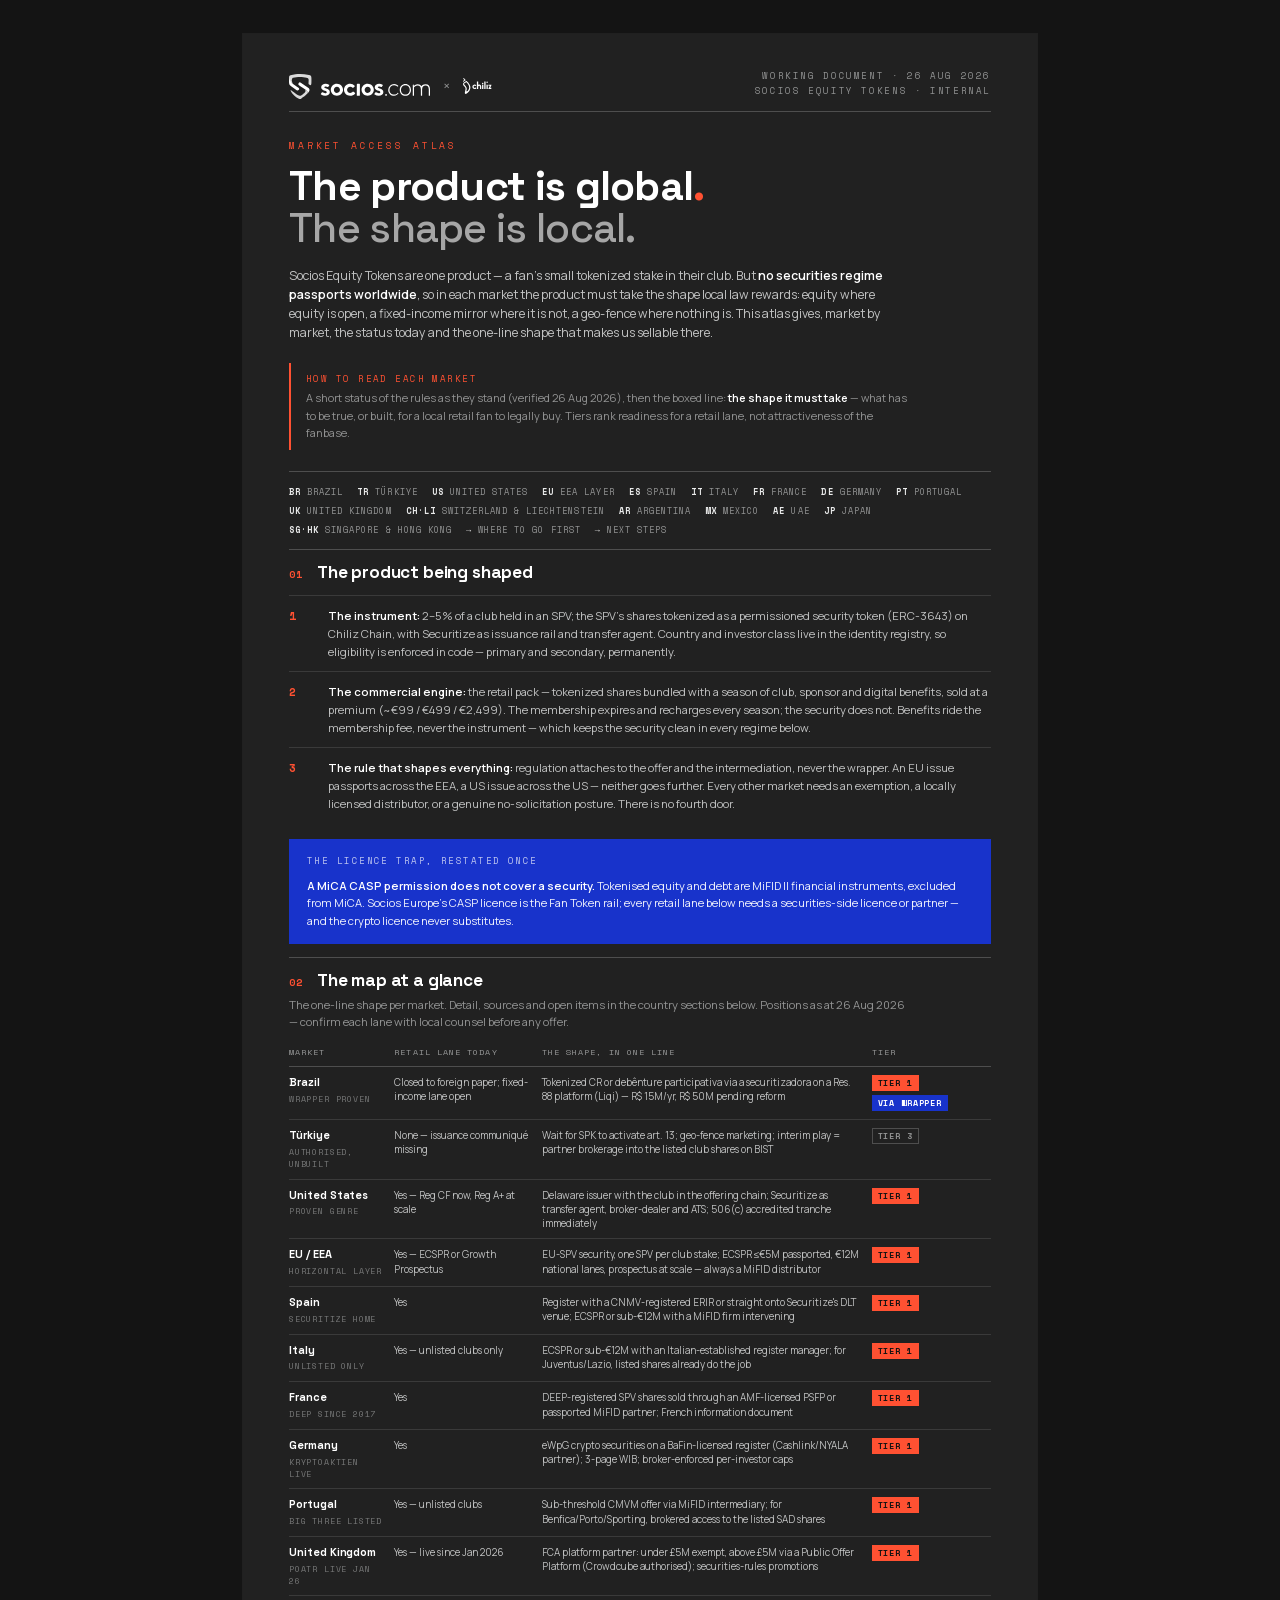
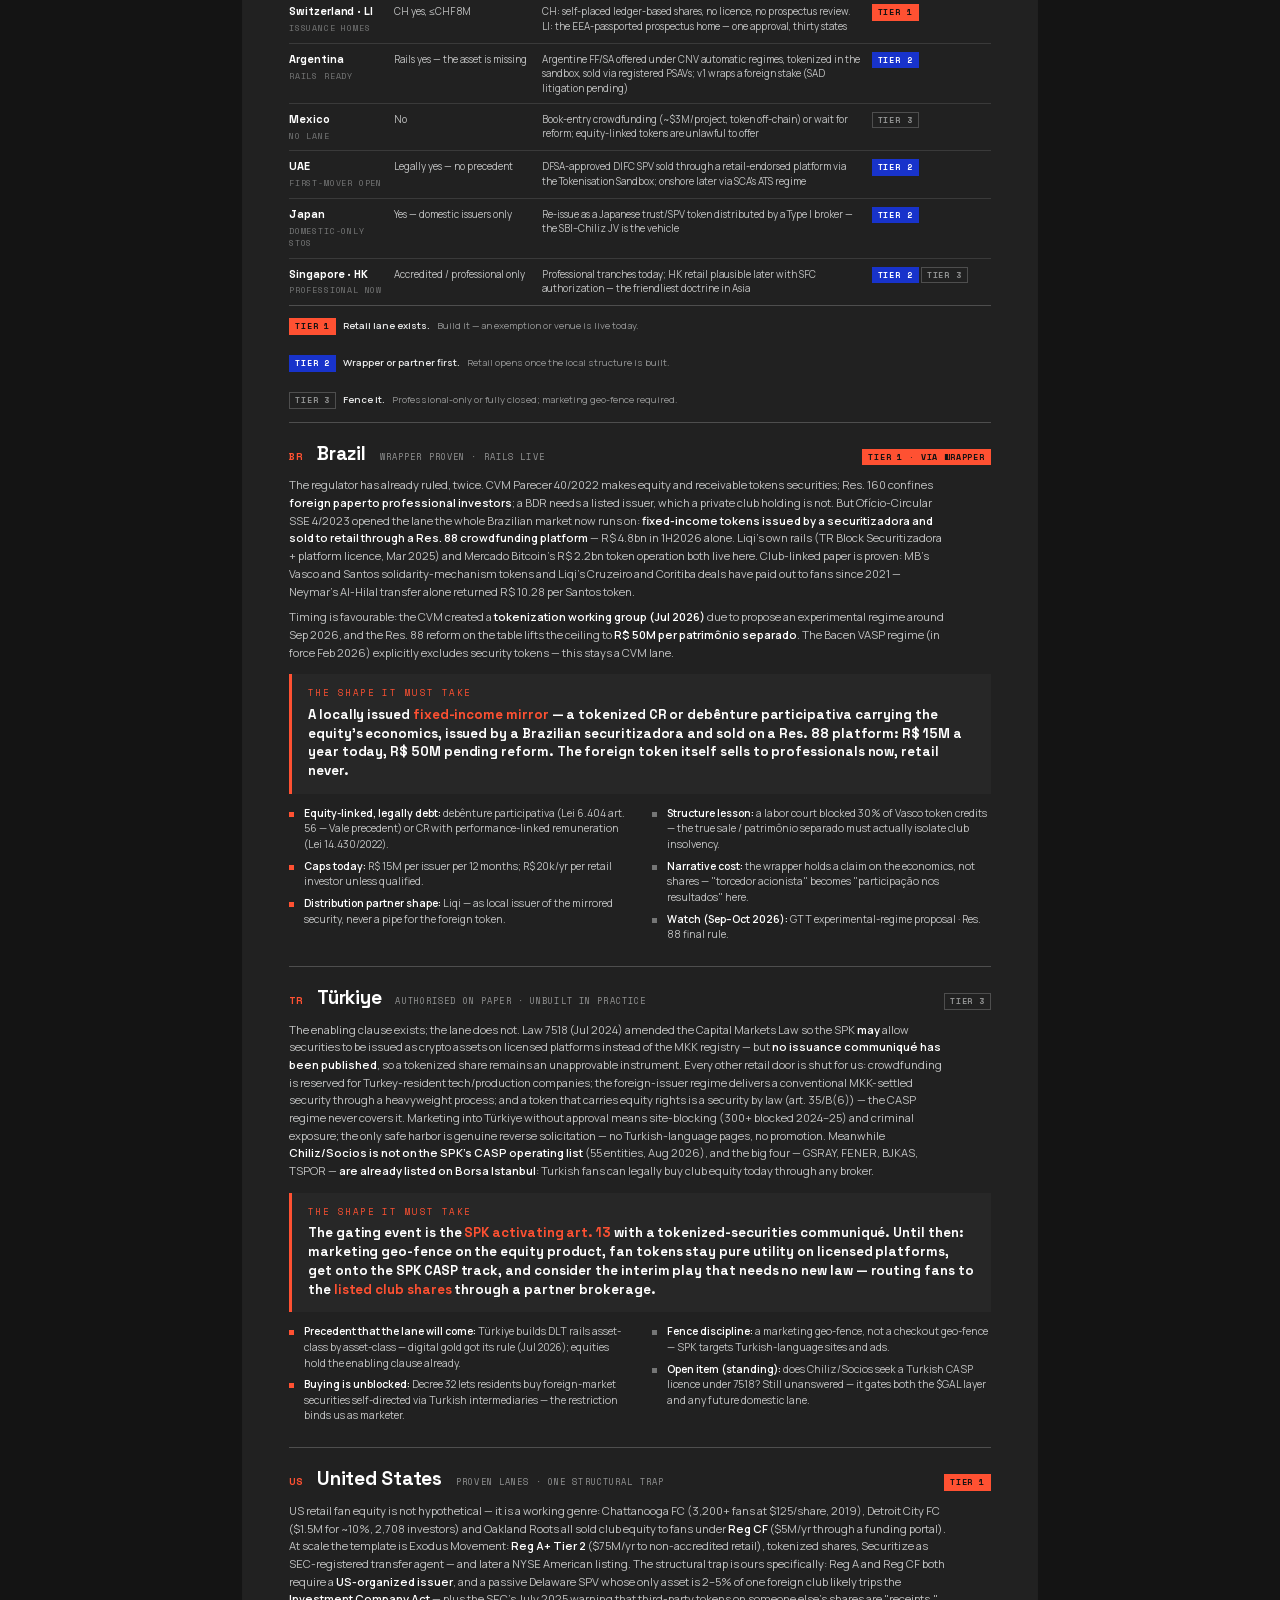
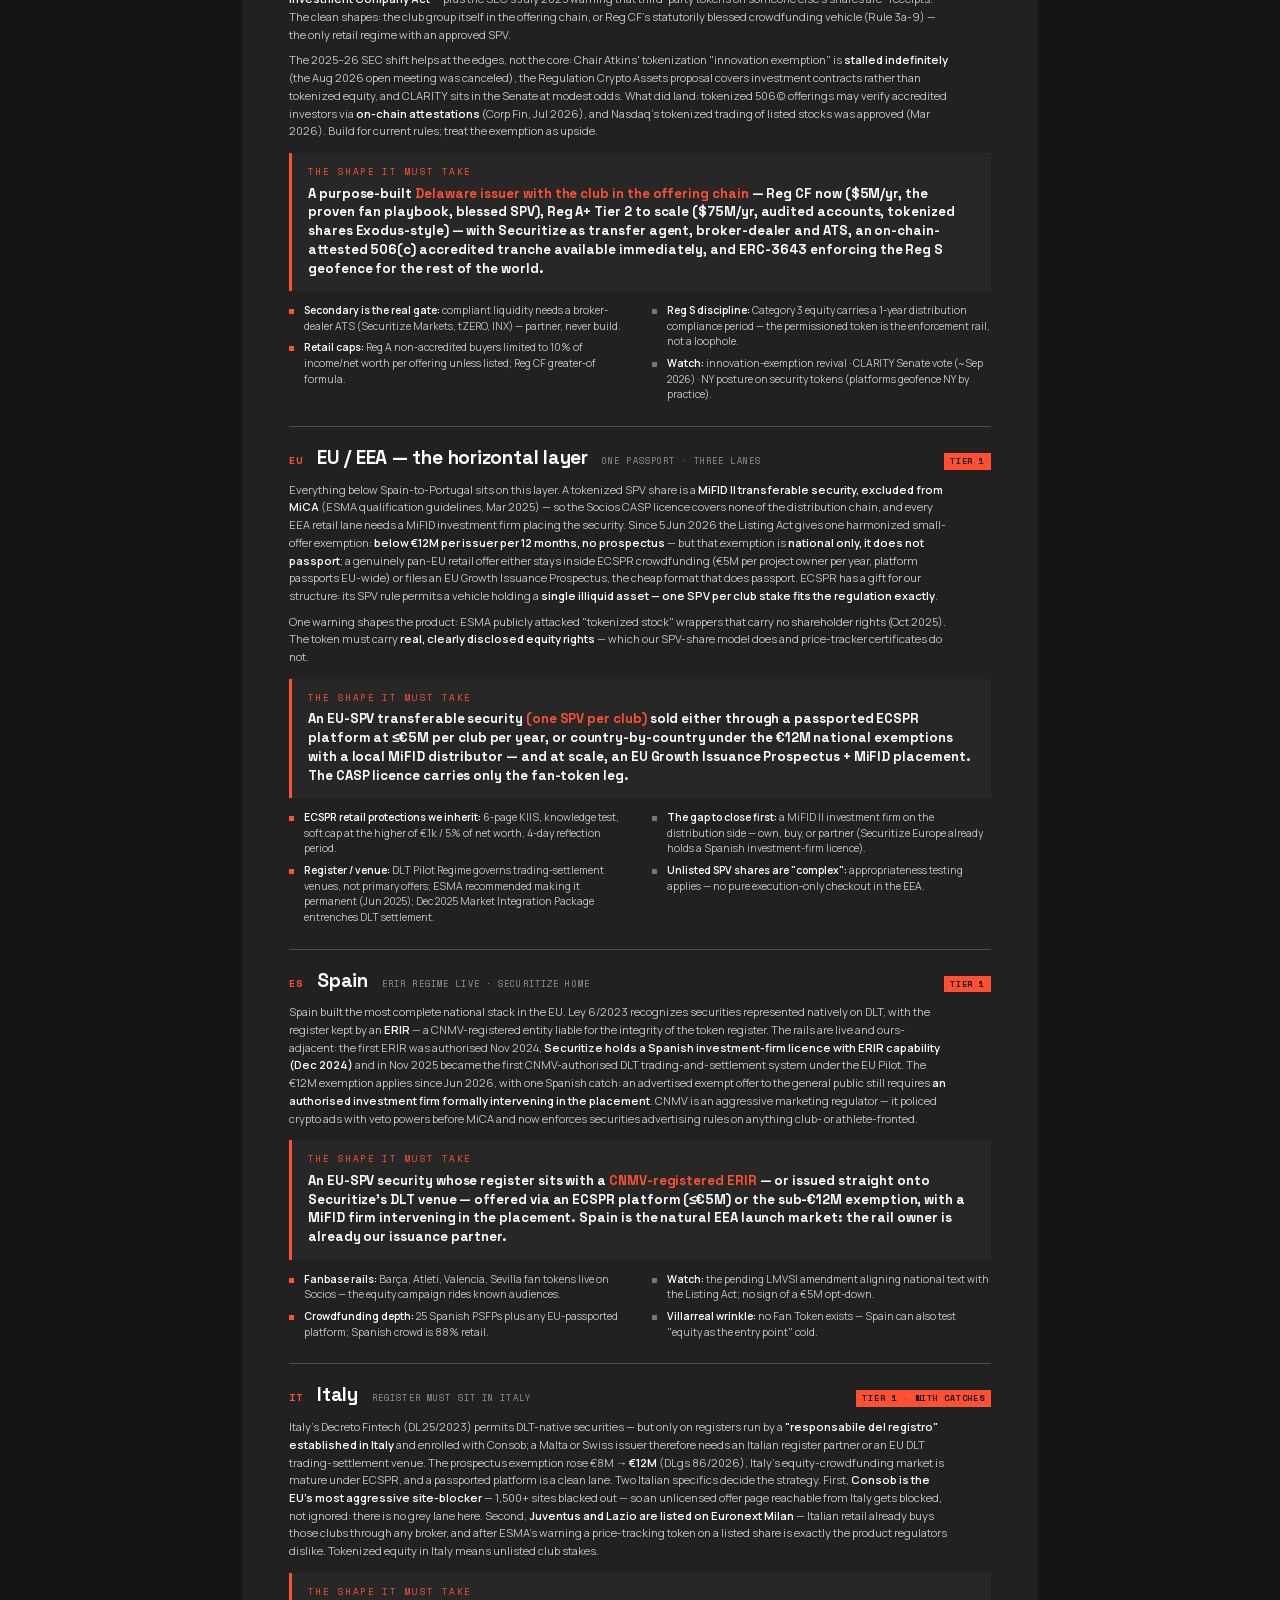
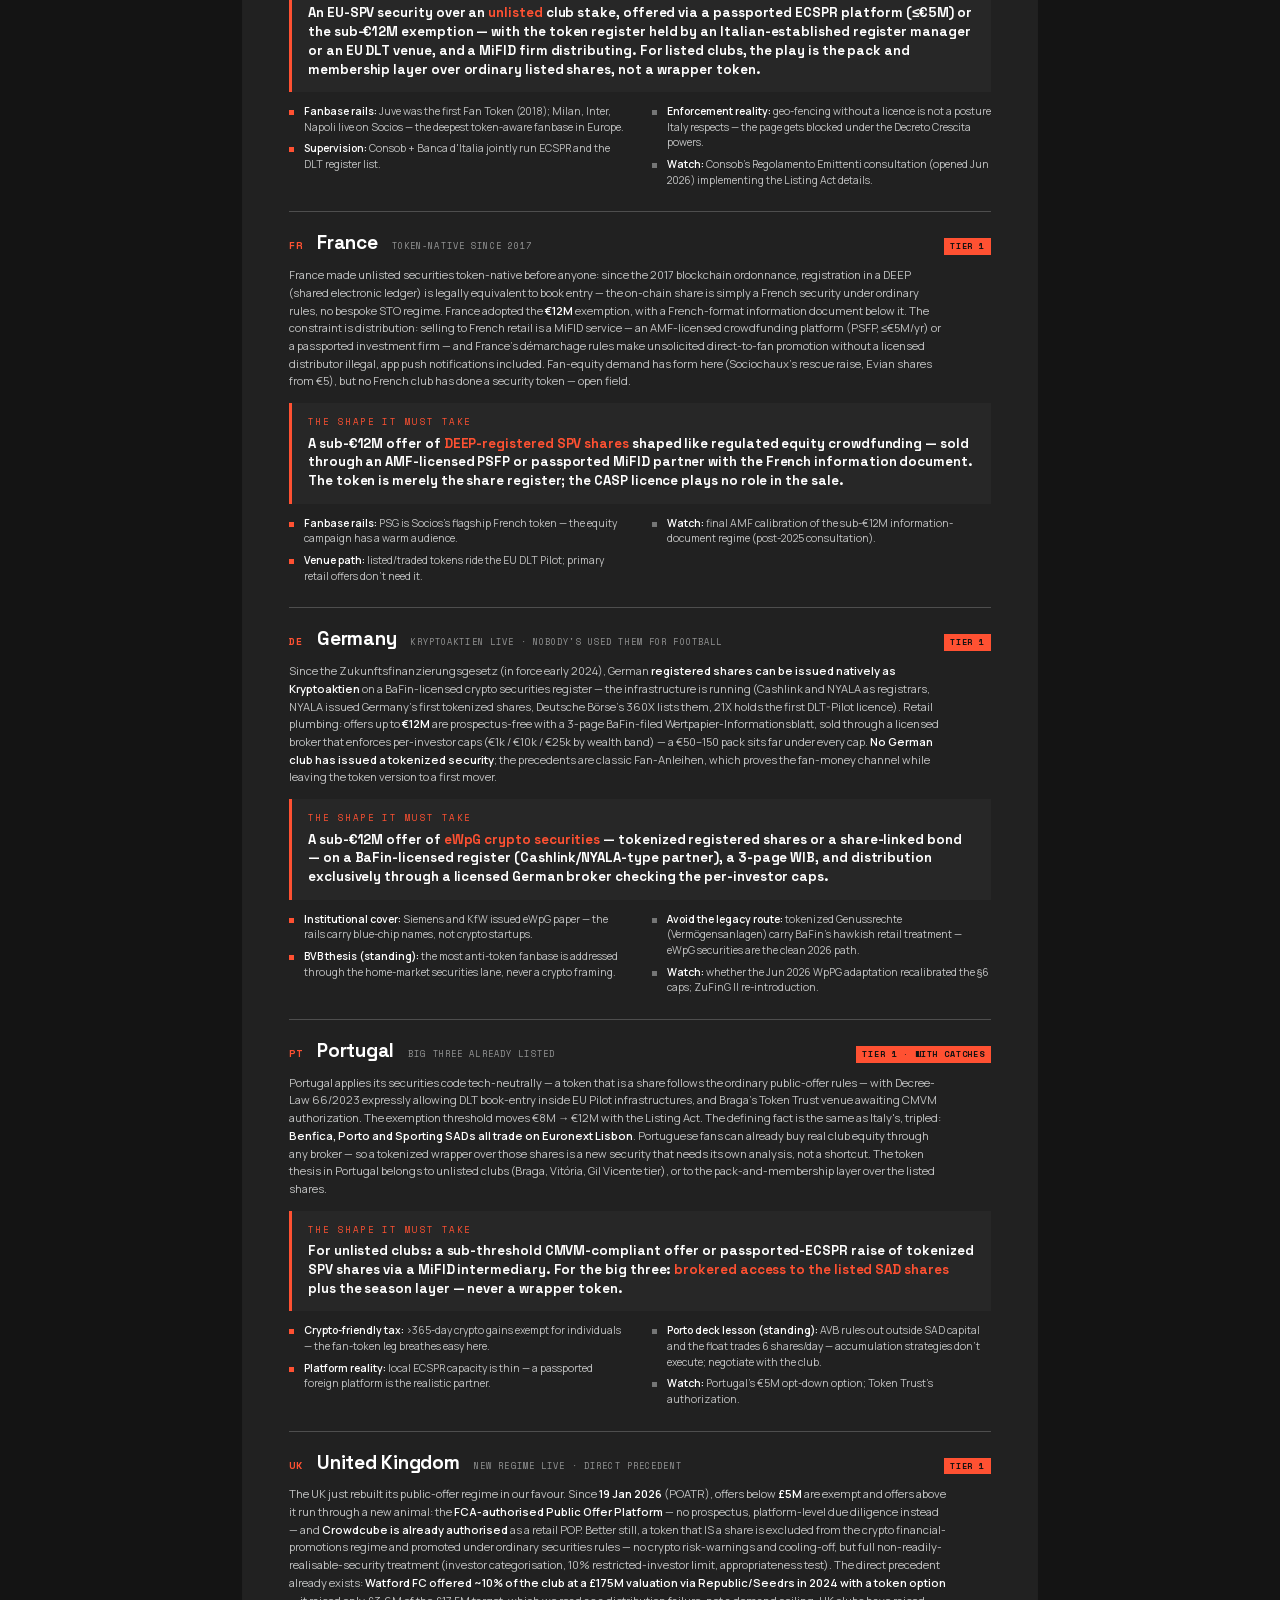
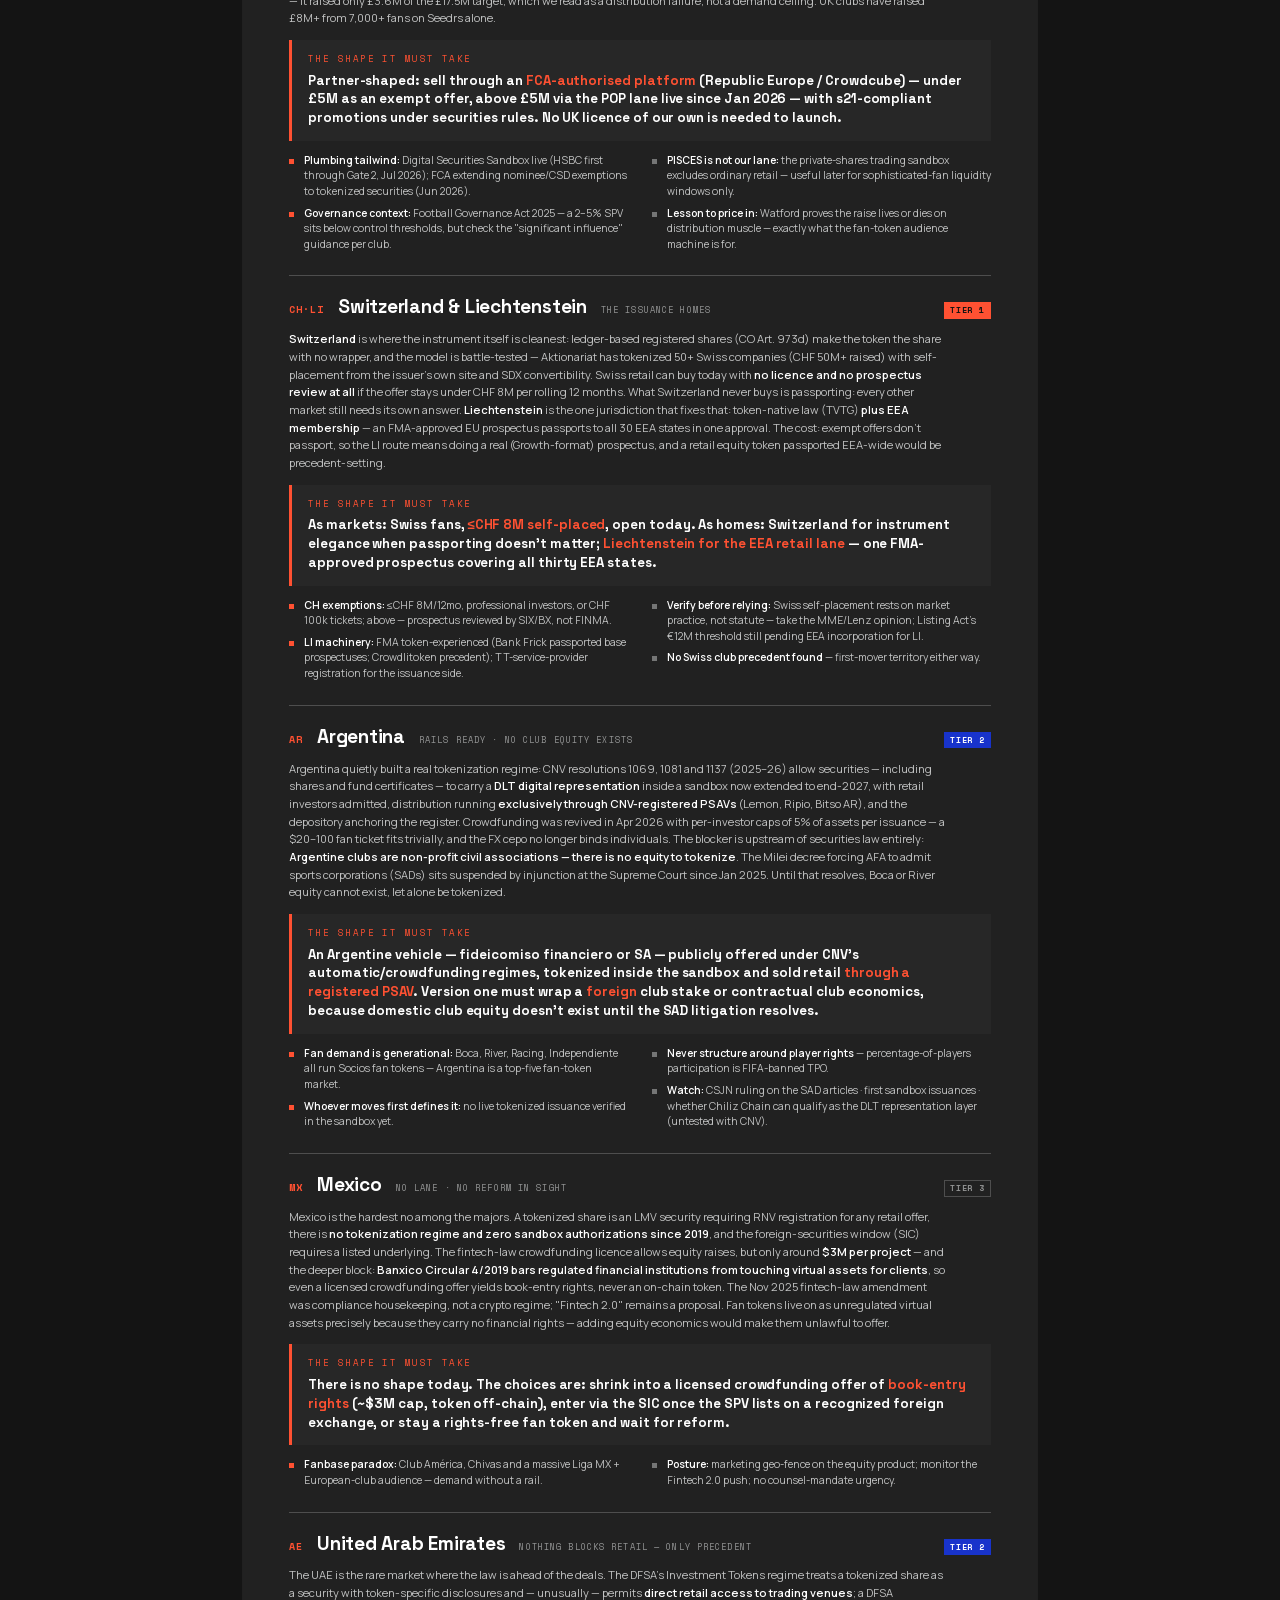
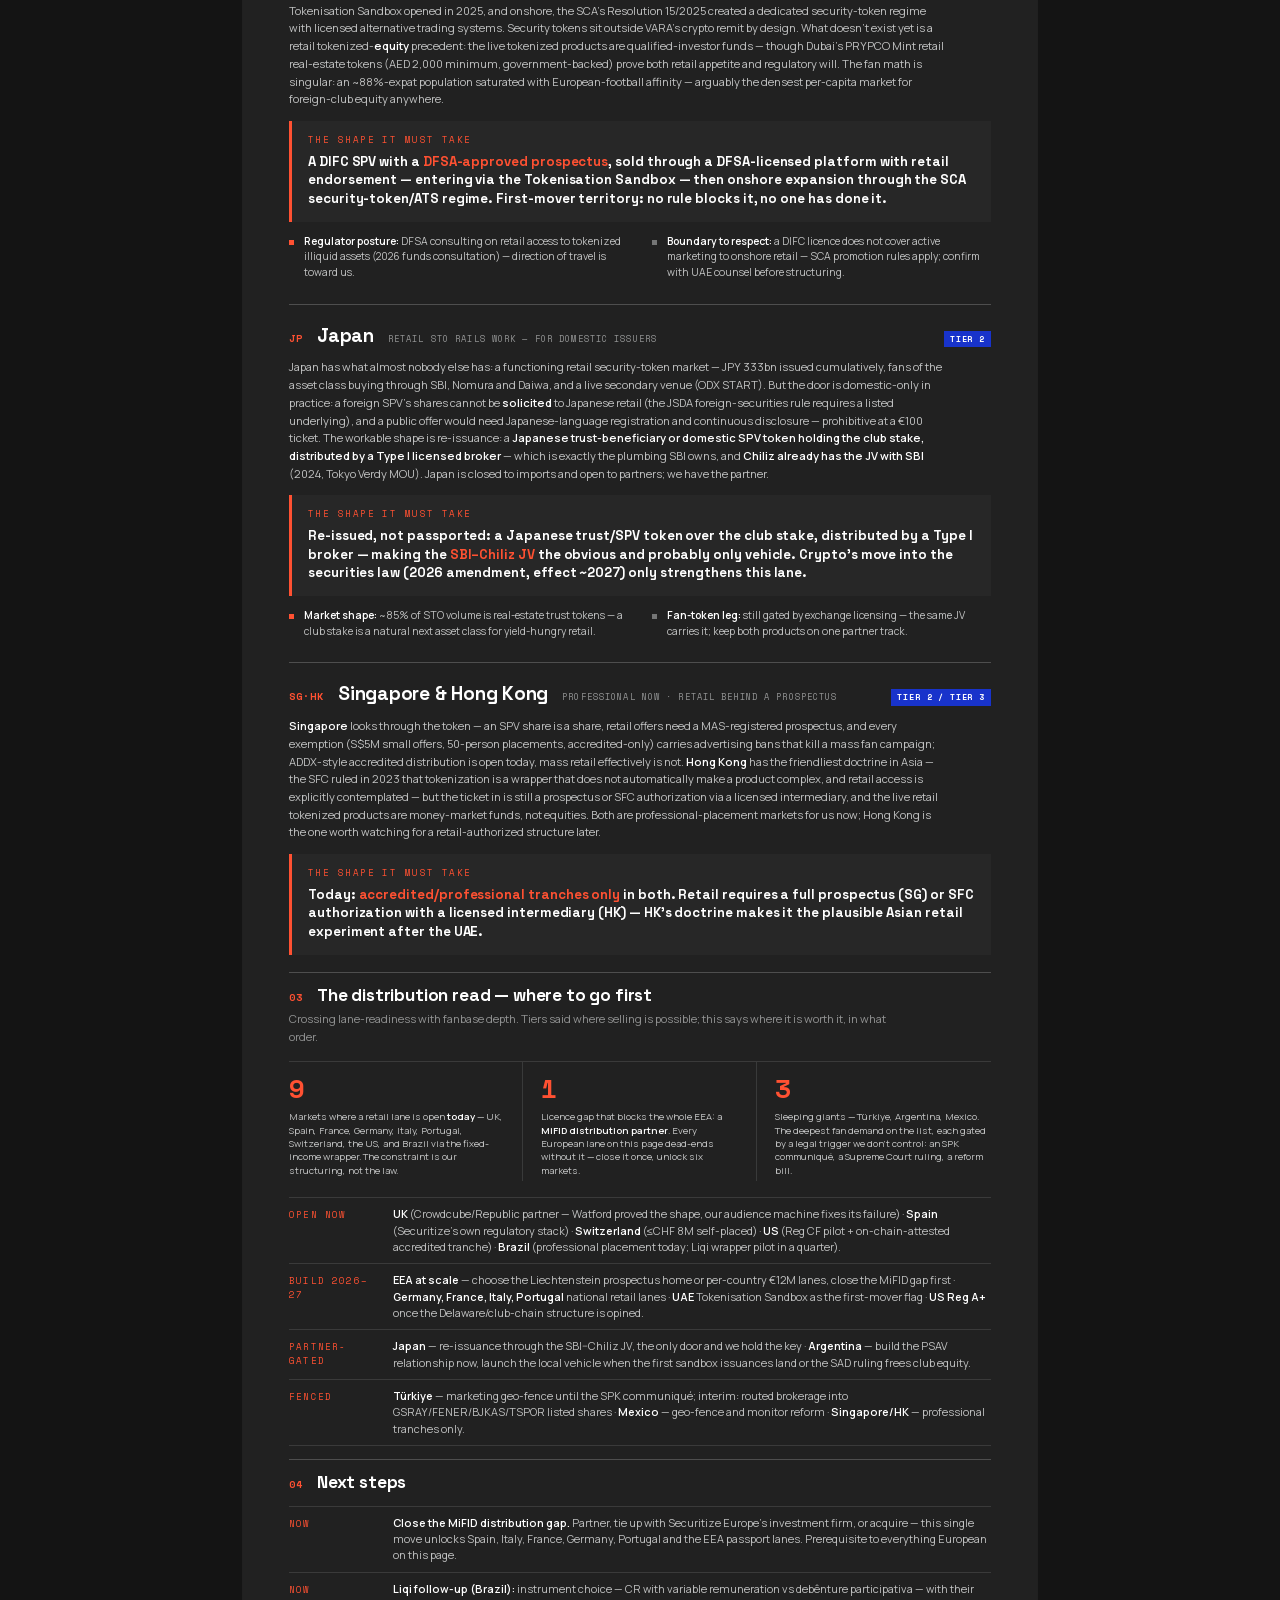
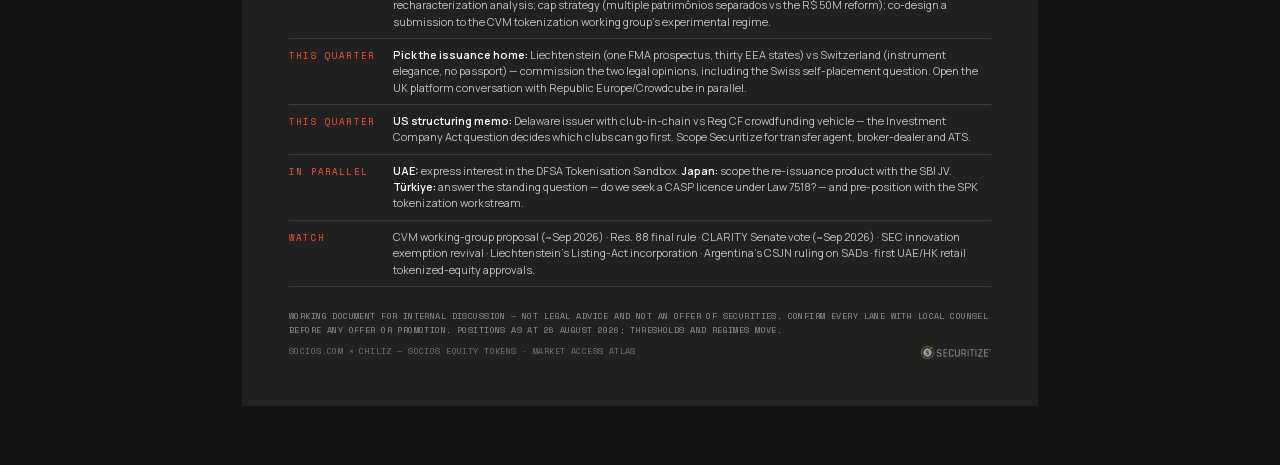
==== index.html @ 25858655 "feat: Socios Equity Tokens market access atlas 16-market regulatory atlas (verified 26 Aug 2026): st" ====
<!DOCTYPE html>
<html lang="en">
<head>
<meta charset="utf-8">
<meta name="viewport" content="width=device-width, initial-scale=1">
<title>Socios.com × Chiliz — Market Access Atlas · Socios Equity Tokens</title>
<meta name="description" content="Where Socios Equity Tokens can be sold, what shape the product must take in each market, and which markets to target first.">
<meta name="robots" content="noindex,nofollow">
<style>
/* vietnamese */
@font-face {
  font-family: 'Space Grotesk';
  font-style: normal;
  font-weight: 500;
  font-display: swap;
  src: url([data-uri]) format('woff2');
  unicode-range: U+0102-0103, U+0110-0111, U+0128-0129, U+0168-0169, U+01A0-01A1, U+01AF-01B0, U+0300-0301, U+0303-0304, U+0308-0309, U+0323, U+0329, U+1EA0-1EF9, U+20AB;
}
/* latin-ext */
@font-face {
  font-family: 'Space Grotesk';
  font-style: normal;
  font-weight: 500;
  font-display: swap;
  src: url([data-uri]) format('woff2');
  unicode-range: U+0100-02BA, U+02BD-02C5, U+02C7-02CC, U+02CE-02D7, U+02DD-02FF, U+0304, U+0308, U+0329, U+1D00-1DBF, U+1E00-1E9F, U+1EF2-1EFF, U+2020, U+20A0-20AB, U+20AD-20C0, U+2113, U+2C60-2C7F, U+A720-A7FF;
}
/* latin */
@font-face {
  font-family: 'Space Grotesk';
  font-style: normal;
  font-weight: 500;
  font-display: swap;
  src: url([data-uri]) format('woff2');
  unicode-range: U+0000-00FF, U+0131, U+0152-0153, U+02BB-02BC, U+02C6, U+02DA, U+02DC, U+0304, U+0308, U+0329, U+2000-206F, U+20AC, U+2122, U+2191, U+2193, U+2212, U+2215, U+FEFF, U+FFFD;
}
/* vietnamese */
@font-face {
  font-family: 'Space Grotesk';
  font-style: normal;
  font-weight: 700;
  font-display: swap;
  src: url([data-uri]) format('woff2');
  unicode-range: U+0102-0103, U+0110-0111, U+0128-0129, U+0168-0169, U+01A0-01A1, U+01AF-01B0, U+0300-0301, U+0303-0304, U+0308-0309, U+0323, U+0329, U+1EA0-1EF9, U+20AB;
}
/* latin-ext */
@font-face {
  font-family: 'Space Grotesk';
  font-style: normal;
  font-weight: 700;
  font-display: swap;
  src: url([data-uri]) format('woff2');
  unicode-range: U+0100-02BA, U+02BD-02C5, U+02C7-02CC, U+02CE-02D7, U+02DD-02FF, U+0304, U+0308, U+0329, U+1D00-1DBF, U+1E00-1E9F, U+1EF2-1EFF, U+2020, U+20A0-20AB, U+20AD-20C0, U+2113, U+2C60-2C7F, U+A720-A7FF;
}
/* latin */
@font-face {
  font-family: 'Space Grotesk';
  font-style: normal;
  font-weight: 700;
  font-display: swap;
  src: url([data-uri]) format('woff2');
  unicode-range: U+0000-00FF, U+0131, U+0152-0153, U+02BB-02BC, U+02C6, U+02DA, U+02DC, U+0304, U+0308, U+0329, U+2000-206F, U+20AC, U+2122, U+2191, U+2193, U+2212, U+2215, U+FEFF, U+FFFD;
}
/* cyrillic-ext */
@font-face {
  font-family: 'Manrope';
  font-style: normal;
  font-weight: 400;
  font-display: swap;
  src: url([data-uri]) format('woff2');
  unicode-range: U+0460-052F, U+1C80-1C8A, U+20B4, U+2DE0-2DFF, U+A640-A69F, U+FE2E-FE2F;
}
/* cyrillic */
@font-face {
  font-family: 'Manrope';
  font-style: normal;
  font-weight: 400;
  font-display: swap;
  src: url([data-uri]) format('woff2');
  unicode-range: U+0301, U+0400-045F, U+0490-0491, U+04B0-04B1, U+2116;
}
/* greek */
@font-face {
  font-family: 'Manrope';
  font-style: normal;
  font-weight: 400;
  font-display: swap;
  src: url([data-uri]) format('woff2');
  unicode-range: U+0370-0377, U+037A-037F, U+0384-038A, U+038C, U+038E-03A1, U+03A3-03FF;
}
/* vietnamese */
@font-face {
  font-family: 'Manrope';
  font-style: normal;
  font-weight: 400;
  font-display: swap;
  src: url([data-uri]) format('woff2');
  unicode-range: U+0102-0103, U+0110-0111, U+0128-0129, U+0168-0169, U+01A0-01A1, U+01AF-01B0, U+0300-0301, U+0303-0304, U+0308-0309, U+0323, U+0329, U+1EA0-1EF9, U+20AB;
}
/* latin-ext */
@font-face {
  font-family: 'Manrope';
  font-style: normal;
  font-weight: 400;
  font-display: swap;
  src: url([data-uri]) format('woff2');
  unicode-range: U+0100-02BA, U+02BD-02C5, U+02C7-02CC, U+02CE-02D7, U+02DD-02FF, U+0304, U+0308, U+0329, U+1D00-1DBF, U+1E00-1E9F, U+1EF2-1EFF, U+2020, U+20A0-20AB, U+20AD-20C0, U+2113, U+2C60-2C7F, U+A720-A7FF;
}
/* latin */
@font-face {
  font-family: 'Manrope';
  font-style: normal;
  font-weight: 400;
  font-display: swap;
  src: url([data-uri]) format('woff2');
  unicode-range: U+0000-00FF, U+0131, U+0152-0153, U+02BB-02BC, U+02C6, U+02DA, U+02DC, U+0304, U+0308, U+0329, U+2000-206F, U+20AC, U+2122, U+2191, U+2193, U+2212, U+2215, U+FEFF, U+FFFD;
}
/* cyrillic-ext */
@font-face {
  font-family: 'Manrope';
  font-style: normal;
  font-weight: 600;
  font-display: swap;
  src: url([data-uri]) format('woff2');
  unicode-range: U+0460-052F, U+1C80-1C8A, U+20B4, U+2DE0-2DFF, U+A640-A69F, U+FE2E-FE2F;
}
/* cyrillic */
@font-face {
  font-family: 'Manrope';
  font-style: normal;
  font-weight: 600;
  font-display: swap;
  src: url([data-uri]) format('woff2');
  unicode-range: U+0301, U+0400-045F, U+0490-0491, U+04B0-04B1, U+2116;
}
/* greek */
@font-face {
  font-family: 'Manrope';
  font-style: normal;
  font-weight: 600;
  font-display: swap;
  src: url([data-uri]) format('woff2');
  unicode-range: U+0370-0377, U+037A-037F, U+0384-038A, U+038C, U+038E-03A1, U+03A3-03FF;
}
/* vietnamese */
@font-face {
  font-family: 'Manrope';
  font-style: normal;
  font-weight: 600;
  font-display: swap;
  src: url([data-uri]) format('woff2');
  unicode-range: U+0102-0103, U+0110-0111, U+0128-0129, U+0168-0169, U+01A0-01A1, U+01AF-01B0, U+0300-0301, U+0303-0304, U+0308-0309, U+0323, U+0329, U+1EA0-1EF9, U+20AB;
}
/* latin-ext */
@font-face {
  font-family: 'Manrope';
  font-style: normal;
  font-weight: 600;
  font-display: swap;
  src: url([data-uri]) format('woff2');
  unicode-range: U+0100-02BA, U+02BD-02C5, U+02C7-02CC, U+02CE-02D7, U+02DD-02FF, U+0304, U+0308, U+0329, U+1D00-1DBF, U+1E00-1E9F, U+1EF2-1EFF, U+2020, U+20A0-20AB, U+20AD-20C0, U+2113, U+2C60-2C7F, U+A720-A7FF;
}
/* latin */
@font-face {
  font-family: 'Manrope';
  font-style: normal;
  font-weight: 600;
  font-display: swap;
  src: url([data-uri]) format('woff2');
  unicode-range: U+0000-00FF, U+0131, U+0152-0153, U+02BB-02BC, U+02C6, U+02DA, U+02DC, U+0304, U+0308, U+0329, U+2000-206F, U+20AC, U+2122, U+2191, U+2193, U+2212, U+2215, U+FEFF, U+FFFD;
}
/* vietnamese */
@font-face {
  font-family: 'Space Mono';
  font-style: normal;
  font-weight: 400;
  font-display: swap;
  src: url([data-uri]) format('woff2');
  unicode-range: U+0102-0103, U+0110-0111, U+0128-0129, U+0168-0169, U+01A0-01A1, U+01AF-01B0, U+0300-0301, U+0303-0304, U+0308-0309, U+0323, U+0329, U+1EA0-1EF9, U+20AB;
}
/* latin-ext */
@font-face {
  font-family: 'Space Mono';
  font-style: normal;
  font-weight: 400;
  font-display: swap;
  src: url([data-uri]) format('woff2');
  unicode-range: U+0100-02BA, U+02BD-02C5, U+02C7-02CC, U+02CE-02D7, U+02DD-02FF, U+0304, U+0308, U+0329, U+1D00-1DBF, U+1E00-1E9F, U+1EF2-1EFF, U+2020, U+20A0-20AB, U+20AD-20C0, U+2113, U+2C60-2C7F, U+A720-A7FF;
}
/* latin */
@font-face {
  font-family: 'Space Mono';
  font-style: normal;
  font-weight: 400;
  font-display: swap;
  src: url([data-uri]) format('woff2');
  unicode-range: U+0000-00FF, U+0131, U+0152-0153, U+02BB-02BC, U+02C6, U+02DA, U+02DC, U+0304, U+0308, U+0329, U+2000-206F, U+20AC, U+2122, U+2191, U+2193, U+2212, U+2215, U+FEFF, U+FFFD;
}
/* vietnamese */
@font-face {
  font-family: 'Space Mono';
  font-style: normal;
  font-weight: 700;
  font-display: swap;
  src: url([data-uri]) format('woff2');
  unicode-range: U+0102-0103, U+0110-0111, U+0128-0129, U+0168-0169, U+01A0-01A1, U+01AF-01B0, U+0300-0301, U+0303-0304, U+0308-0309, U+0323, U+0329, U+1EA0-1EF9, U+20AB;
}
/* latin-ext */
@font-face {
  font-family: 'Space Mono';
  font-style: normal;
  font-weight: 700;
  font-display: swap;
  src: url([data-uri]) format('woff2');
  unicode-range: U+0100-02BA, U+02BD-02C5, U+02C7-02CC, U+02CE-02D7, U+02DD-02FF, U+0304, U+0308, U+0329, U+1D00-1DBF, U+1E00-1E9F, U+1EF2-1EFF, U+2020, U+20A0-20AB, U+20AD-20C0, U+2113, U+2C60-2C7F, U+A720-A7FF;
}
/* latin */
@font-face {
  font-family: 'Space Mono';
  font-style: normal;
  font-weight: 700;
  font-display: swap;
  src: url([data-uri]) format('woff2');
  unicode-range: U+0000-00FF, U+0131, U+0152-0153, U+02BB-02BC, U+02C6, U+02DA, U+02DC, U+0304, U+0308, U+0329, U+2000-206F, U+20AC, U+2122, U+2191, U+2193, U+2212, U+2215, U+FEFF, U+FFFD;
}
:root{
  --ground:#212121;
  --panel:#272727;
  --blue:#1833CB;
  --orange:#FF5132;
  --white:#FFFFFF;
  --paper:#EAEBEB;
  --dim:rgba(234,235,235,.80);
  --faint:rgba(234,235,235,.56);
  --mute:rgba(234,235,235,.42);
  --line:rgba(234,235,235,.22);
  --lineS:rgba(234,235,235,.12);
  --W:794px;
  --PAD:46px;
}
*{margin:0;padding:0;box-sizing:border-box}
html{background:#141414;scroll-behavior:smooth}
body{background:#141414;font-family:'Manrope',sans-serif;-webkit-font-smoothing:antialiased;
  color:var(--paper);font-size:10.6px;line-height:1.52;padding:34px 0 60px}
.doc{width:var(--W);margin:0 auto;background:var(--ground);padding:0 var(--PAD) 46px;
  box-shadow:0 0 0 1px rgba(255,255,255,.05)}

/* ---------- type ---------- */
.mono{font-family:'Space Mono',monospace}
.kick{font-family:'Space Mono',monospace;font-size:9.5px;letter-spacing:.30em;
  color:var(--orange);text-transform:uppercase}
h1{font-family:'Space Grotesk',sans-serif;font-weight:700;font-size:41px;line-height:1.02;
  letter-spacing:-.017em;color:var(--white);margin:14px 0 0}
h1 .thin{font-weight:500;opacity:.60}
h1 .dot{color:var(--orange)}
h2{font-family:'Space Grotesk',sans-serif;font-weight:700;font-size:17px;line-height:1.15;
  letter-spacing:-.01em;color:var(--white)}
h3{font-family:'Space Grotesk',sans-serif;font-weight:700;font-size:12.4px;color:var(--white);margin-bottom:5px}
.lead{font-size:12.4px;line-height:1.55;color:var(--dim);max-width:600px}
.lead b{color:var(--white);font-weight:600}
p{margin:0}
b,strong{color:var(--white);font-weight:600}
a{color:var(--orange);text-decoration:none}

/* ---------- header ---------- */
.top{display:flex;justify-content:space-between;align-items:flex-end;
  padding:34px 0 12px;border-bottom:1px solid var(--line)}
.lock{display:flex;align-items:center;gap:13px}
.lock img.socios{height:25px;display:block}
.lock .x{color:var(--faint);font-family:'Space Mono',monospace;font-size:12px}
.lock img.chz{height:16px;display:block}
.stamp{font-family:'Space Mono',monospace;font-size:9px;letter-spacing:.18em;
  color:var(--faint);text-transform:uppercase;text-align:right;line-height:1.7}
.hero{padding:26px 0 21px;border-bottom:1px solid var(--line)}
.hero .lead{margin-top:16px}
.askbox{margin-top:20px;border-left:2px solid var(--orange);padding:9px 0 9px 15px;
  font-size:11px;line-height:1.55;color:var(--faint);max-width:620px}
.askbox .who{font-family:'Space Mono',monospace;font-size:9px;letter-spacing:.16em;
  text-transform:uppercase;color:var(--orange);display:block;margin-bottom:4px}

/* contents strip */
.contents{padding:13px 0;border-bottom:1px solid var(--line);display:flex;flex-wrap:wrap;gap:6px 14px}
.contents a{font-family:'Space Mono',monospace;font-size:8.6px;letter-spacing:.12em;
  text-transform:uppercase;color:var(--faint)}
.contents a b{color:var(--paper);font-weight:600}
.contents a:hover{color:var(--orange)}

/* ---------- sections ---------- */
section{padding:13px 0;border-bottom:1px solid var(--line)}
.sec-head{break-after:avoid;display:flex;align-items:baseline;gap:14px;margin-bottom:13px}
.sec-n{font-family:'Space Mono',monospace;font-size:10px;color:var(--orange);
  letter-spacing:.10em;font-weight:700;flex:0 0 auto}
.sec-sub{font-size:11.4px;color:var(--faint);margin:-8px 0 16px;max-width:620px}

/* ledger rows */
.ledger{border-top:1px solid var(--lineS)}
.led{display:grid;grid-template-columns:26px 1fr;gap:13px;padding:11px 0;border-bottom:1px solid var(--lineS)}
.led:last-child{border-bottom:none}
.led-n{font-family:'Space Mono',monospace;font-size:11px;color:var(--orange);font-weight:700;padding-top:1px}
.led-b{font-size:11.4px;line-height:1.55;color:var(--dim)}
.led-b b{color:var(--white)}

/* two columns */
.two{display:grid;grid-template-columns:1fr 1fr;gap:0;border-top:1px solid var(--lineS)}
.two .col{padding:12px 20px 4px 0}
.two .col+.col{padding-left:24px;border-left:1px solid var(--lineS);padding-right:0}
.cap{font-family:'Space Mono',monospace;font-size:9px;letter-spacing:.16em;
  text-transform:uppercase;color:var(--orange);margin-bottom:9px}
.cap.blue{color:var(--paper);opacity:.55}
ul.tick{list-style:none}
ul.tick li{position:relative;padding-left:15px;margin-bottom:7px;font-size:10.9px;
  line-height:1.5;color:var(--dim)}
ul.tick li:before{content:"";position:absolute;left:0;top:6px;width:5px;height:5px;background:var(--orange)}
ul.tick.off li:before{background:var(--mute)}

/* callout */
.callout{margin-top:16px;background:var(--blue);color:#fff;padding:15px 18px;break-inside:avoid}
.callout .cap{color:rgba(255,255,255,.72)}
.callout p{font-size:11.2px;line-height:1.55;color:rgba(255,255,255,.94)}
.callout b{color:#fff}

/* ---------- market sections ---------- */
.mk-sec{padding:17px 0}
.mkhead{display:flex;align-items:baseline;justify-content:space-between;gap:14px;margin-bottom:4px}
.mkhead .l{display:flex;align-items:baseline;gap:14px}
.mk-cc{font-family:'Space Mono',monospace;font-size:10px;color:var(--orange);letter-spacing:.10em;font-weight:700}
.mk-name{font-family:'Space Grotesk',sans-serif;font-weight:700;font-size:19px;
  letter-spacing:-.012em;color:var(--white)}
.mk-tag{font-family:'Space Mono',monospace;font-size:8.6px;letter-spacing:.13em;
  text-transform:uppercase;color:var(--faint)}
.mk-status{font-size:11.2px;line-height:1.58;color:var(--dim);max-width:660px;margin-top:8px}
.mk-status b{color:var(--white)}
.mk-status+.mk-status{margin-top:8px}
/* the signature device: the shape box */
.shape{margin-top:13px;border-left:3px solid var(--orange);background:var(--panel);
  padding:12px 16px 13px;break-inside:avoid}
.shape .cap{margin-bottom:6px}
.shape p{font-family:'Space Grotesk',sans-serif;font-weight:700;font-size:13.2px;
  line-height:1.42;letter-spacing:-.005em;color:var(--white)}
.shape p .amp{color:var(--orange)}
.facts{display:grid;grid-template-columns:1fr 1fr;gap:0 24px;margin-top:12px}
.facts ul.tick li{margin-bottom:6px;font-size:10.4px}
.mk-open{margin-top:11px;font-size:10.2px;line-height:1.5;color:var(--faint)}
.mk-open b{color:var(--dim);font-weight:600}
.mk-open .w{font-family:'Space Mono',monospace;font-size:8.6px;letter-spacing:.14em;
  text-transform:uppercase;color:var(--orange);margin-right:8px}

/* ---------- matrix ---------- */
table{width:100%;border-collapse:collapse;table-layout:fixed}
thead th{font-family:'Space Mono',monospace;font-size:8.3px;letter-spacing:.13em;
  text-transform:uppercase;color:var(--faint);text-align:left;font-weight:400;
  padding:0 9px 7px 0;border-bottom:1px solid var(--line);vertical-align:bottom}
tbody td{font-variant-ligatures:none;padding:8px 9px 8px 0;border-bottom:1px solid var(--lineS);
  vertical-align:top;font-size:9.9px;line-height:1.44;color:var(--dim)}
tbody tr:last-child td{border-bottom:1px solid var(--line)}
td.mk{color:var(--white);font-weight:700;font-family:'Space Grotesk',sans-serif;font-size:11px;letter-spacing:-.005em}
td.mk span{display:block;font-family:'Space Mono',monospace;font-size:8.2px;font-weight:400;
  letter-spacing:.10em;color:var(--mute);text-transform:uppercase;margin-top:3px}
td.last{padding-right:0}
.tier{display:inline-block;font-family:'Space Mono',monospace;font-size:8.4px;letter-spacing:.10em;
  padding:2px 6px;text-transform:uppercase;font-weight:700;white-space:nowrap}
.t1{background:var(--orange);color:#111}
.t2{background:var(--blue);color:#fff}
.t3{background:transparent;color:var(--faint);box-shadow:inset 0 0 0 1px var(--line)}
.legend{display:flex;gap:20px;margin-top:12px;flex-wrap:wrap}
.legend div{font-size:9.6px;color:var(--faint);display:flex;gap:7px;align-items:center}
.legend b{color:var(--paper);font-weight:600}

/* panel + math strip */
.panel{background:var(--panel);padding:22px 24px;break-inside:avoid}
.panel h2{margin-bottom:4px}
.mathstrip{display:grid;grid-template-columns:repeat(3,1fr);border-top:1px solid var(--lineS);margin-top:13px}
.mathstrip .m{padding:14px 16px 4px 0;border-right:1px solid var(--lineS)}
.mathstrip .m:last-child{border-right:none;padding-right:0}
.mathstrip .m:not(:first-child){padding-left:18px}
.mathstrip .n{font-family:'Space Grotesk',sans-serif;font-weight:700;font-size:26px;line-height:1;
  color:var(--orange);letter-spacing:-.02em;font-variant-numeric:tabular-nums}
.mathstrip .l{font-size:9.6px;line-height:1.4;color:var(--dim);margin-top:8px}

/* next steps */
.steps{border-top:1px solid var(--lineS);margin-top:4px}
.step{display:grid;grid-template-columns:88px 1fr;gap:16px;padding:8px 0;border-bottom:1px solid var(--lineS)}
.step .w{font-family:'Space Mono',monospace;font-size:9px;letter-spacing:.13em;
  text-transform:uppercase;color:var(--orange);padding-top:2px}
.step .t{font-size:10.9px;line-height:1.5;color:var(--dim)}

/* footer */
footer{padding-top:9px;font-family:'Space Mono',monospace;font-size:8.4px;line-height:1.7;
  letter-spacing:.05em;color:var(--mute);text-transform:uppercase}
.sig{display:flex;justify-content:space-between;align-items:flex-end;margin-top:7px;gap:20px}
.sig img{height:13px;opacity:.55}
footer .warn{color:var(--faint)}

/* ---------- print ---------- */
@page{size:A4;margin:0}
@media print{
  html,body{background:var(--ground)}
  body{padding:0}
  .doc{width:210mm;box-shadow:none;padding:0 var(--PAD) 0}
  .panel,.callout,.two,.mathstrip,.led,.step,.legend,.steps,.shape,.facts{break-inside:avoid}
  h2,.sec-head,.mkhead{break-after:avoid}
  section{break-inside:auto}
  .contents{display:none}
  a{color:var(--orange)}
}
html,body,.doc{-webkit-print-color-adjust:exact;print-color-adjust:exact}

/* ---------- small screens ---------- */
@media screen and (max-width:860px){
  body{padding:0 0 30px}
  :root{--W:100%;--PAD:20px}
  .doc{box-shadow:none}
  h1{font-size:30px}
  .two,.facts{grid-template-columns:1fr}
  .two .col+.col{padding-left:0;border-left:none;border-top:1px solid var(--lineS)}
  .mathstrip{grid-template-columns:1fr}
  .mathstrip .m{border-right:none;border-bottom:1px solid var(--lineS);padding-left:0!important}
  .tablewrap{overflow-x:auto}
  .tablewrap table{min-width:700px}
}
</style>
</head>
<body>
<div class="doc">

  <div class="top">
    <div class="lock">
      <img class="socios" src="[data-uri]" alt="Socios.com">
      <span class="x">×</span>
      <img class="chz" src="[data-uri]" alt="Chiliz">
    </div>
    <div class="stamp">Working document · 26 Aug 2026<br>Socios Equity Tokens · Internal</div>
  </div>

  <div class="hero">
    <div class="kick">Market Access Atlas</div>
    <h1>The product is global<span class="dot">.</span><br><span class="thin">The shape is local.</span></h1>
    <p class="lead">Socios Equity Tokens are one product — a fan's small tokenized stake in their club. But <b>no securities regime passports worldwide</b>, so in each market the product must take the shape local law rewards: equity where equity is open, a fixed-income mirror where it is not, a geo-fence where nothing is. This atlas gives, market by market, the status today and the one-line shape that makes us sellable there.</p>
    <div class="askbox">
      <span class="who">How to read each market</span>
      A short status of the rules as they stand (verified 26 Aug 2026), then the boxed line: <b>the shape it must take</b> — what has to be true, or built, for a local retail fan to legally buy. Tiers rank readiness for a retail lane, not attractiveness of the fanbase.
    </div>
  </div>

  <div class="contents">
    <a href="#br"><b>BR</b> Brazil</a>
    <a href="#tr"><b>TR</b> Türkiye</a>
    <a href="#us"><b>US</b> United States</a>
    <a href="#eu"><b>EU</b> EEA layer</a>
    <a href="#es"><b>ES</b> Spain</a>
    <a href="#it"><b>IT</b> Italy</a>
    <a href="#fr"><b>FR</b> France</a>
    <a href="#de"><b>DE</b> Germany</a>
    <a href="#pt"><b>PT</b> Portugal</a>
    <a href="#uk"><b>UK</b> United Kingdom</a>
    <a href="#chli"><b>CH·LI</b> Switzerland &amp; Liechtenstein</a>
    <a href="#ar"><b>AR</b> Argentina</a>
    <a href="#mx"><b>MX</b> Mexico</a>
    <a href="#uae"><b>AE</b> UAE</a>
    <a href="#jp"><b>JP</b> Japan</a>
    <a href="#sghk"><b>SG·HK</b> Singapore &amp; Hong Kong</a>
    <a href="#ranking"><b>→</b> Where to go first</a>
    <a href="#steps"><b>→</b> Next steps</a>
  </div>

  <section>
    <div class="sec-head"><div class="sec-n">01</div><h2>The product being shaped</h2></div>
    <div class="ledger">
      <div class="led"><div class="led-n">1</div><div class="led-b"><b>The instrument:</b> 2–5% of a club held in an SPV; the SPV's shares tokenized as a permissioned security token (ERC-3643) on Chiliz Chain, with Securitize as issuance rail and transfer agent. Country and investor class live in the identity registry, so eligibility is enforced in code — primary and secondary, permanently.</div></div>
      <div class="led"><div class="led-n">2</div><div class="led-b"><b>The commercial engine:</b> the retail pack — tokenized shares bundled with a season of club, sponsor and digital benefits, sold at a premium (~€99 / €499 / €2,499). The membership expires and recharges every season; the security does not. Benefits ride the membership fee, never the instrument — which keeps the security clean in every regime below.</div></div>
      <div class="led"><div class="led-n">3</div><div class="led-b"><b>The rule that shapes everything:</b> regulation attaches to the offer and the intermediation, never the wrapper. An EU issue passports across the EEA, a US issue across the US — neither goes further. Every other market needs an exemption, a locally licensed distributor, or a genuine no-solicitation posture. There is no fourth door.</div></div>
    </div>
    <div class="callout">
      <div class="cap">The licence trap, restated once</div>
      <p><b>A MiCA CASP permission does not cover a security.</b> Tokenised equity and debt are MiFID II financial instruments, excluded from MiCA. Socios Europe's CASP licence is the Fan Token rail; every retail lane below needs a securities-side licence or partner — and the crypto licence never substitutes.</p>
    </div>
  </section>

  <section>
    <div class="sec-head"><div class="sec-n">02</div><h2>The map at a glance</h2></div>
    <p class="sec-sub">The one-line shape per market. Detail, sources and open items in the country sections below. Positions as at 26 Aug 2026 — confirm each lane with local counsel before any offer.</p>
    <div class="tablewrap">
    <table>
      <colgroup><col style="width:15%"><col style="width:21%"><col style="width:47%"><col style="width:17%"></colgroup>
      <thead><tr>
        <th>Market</th><th>Retail lane today</th><th>The shape, in one line</th><th class="last">Tier</th>
      </tr></thead>
      <tbody>
        <tr><td class="mk">Brazil<span>Wrapper proven</span></td><td>Closed to foreign paper; fixed-income lane open</td><td>Tokenized CR or debênture participativa via a securitizadora on a Res. 88 platform (Liqi) — R$ 15M/yr, R$ 50M pending reform</td><td class="last"><span class="tier t1">Tier 1</span><br><span class="tier t2" style="margin-top:4px">via wrapper</span></td></tr>
        <tr><td class="mk">Türkiye<span>Authorised, unbuilt</span></td><td>None — issuance communiqué missing</td><td>Wait for SPK to activate art. 13; geo-fence marketing; interim play = partner brokerage into the listed club shares on BIST</td><td class="last"><span class="tier t3">Tier 3</span></td></tr>
        <tr><td class="mk">United States<span>Proven genre</span></td><td>Yes — Reg CF now, Reg A+ at scale</td><td>Delaware issuer with the club in the offering chain; Securitize as transfer agent, broker-dealer and ATS; 506(&zwnj;c) accredited tranche immediately</td><td class="last"><span class="tier t1">Tier 1</span></td></tr>
        <tr><td class="mk">EU / EEA<span>Horizontal layer</span></td><td>Yes — ECSPR or Growth Prospectus</td><td>EU-SPV security, one SPV per club stake; ECSPR ≤€5M passported, €12M national lanes, prospectus at scale — always a MiFID distributor</td><td class="last"><span class="tier t1">Tier 1</span></td></tr>
        <tr><td class="mk">Spain<span>Securitize home</span></td><td>Yes</td><td>Register with a CNMV-registered ERIR or straight onto Securitize's DLT venue; ECSPR or sub-€12M with a MiFID firm intervening</td><td class="last"><span class="tier t1">Tier 1</span></td></tr>
        <tr><td class="mk">Italy<span>Unlisted only</span></td><td>Yes — unlisted clubs only</td><td>ECSPR or sub-€12M with an Italian-established register manager; for Juventus/Lazio, listed shares already do the job</td><td class="last"><span class="tier t1">Tier 1</span></td></tr>
        <tr><td class="mk">France<span>DEEP since 2017</span></td><td>Yes</td><td>DEEP-registered SPV shares sold through an AMF-licensed PSFP or passported MiFID partner; French information document</td><td class="last"><span class="tier t1">Tier 1</span></td></tr>
        <tr><td class="mk">Germany<span>Kryptoaktien live</span></td><td>Yes</td><td>eWpG crypto securities on a BaFin-licensed register (Cashlink/NYALA partner); 3-page WIB; broker-enforced per-investor caps</td><td class="last"><span class="tier t1">Tier 1</span></td></tr>
        <tr><td class="mk">Portugal<span>Big three listed</span></td><td>Yes — unlisted clubs</td><td>Sub-threshold CMVM offer via MiFID intermediary; for Benfica/Porto/Sporting, brokered access to the listed SAD shares</td><td class="last"><span class="tier t1">Tier 1</span></td></tr>
        <tr><td class="mk">United Kingdom<span>POATR live Jan 26</span></td><td>Yes — live since Jan 2026</td><td>FCA platform partner: under £5M exempt, above £5M via a Public Offer Platform (Crowdcube authorised); securities-rules promotions</td><td class="last"><span class="tier t1">Tier 1</span></td></tr>
        <tr><td class="mk">Switzerland · LI<span>Issuance homes</span></td><td>CH yes, ≤CHF 8M</td><td>CH: self-placed ledger-based shares, no licence, no prospectus review. LI: the EEA-passported prospectus home — one approval, thirty states</td><td class="last"><span class="tier t1">Tier 1</span></td></tr>
        <tr><td class="mk">Argentina<span>Rails ready</span></td><td>Rails yes — the asset is missing</td><td>Argentine FF/SA offered under CNV automatic regimes, tokenized in the sandbox, sold via registered PSAVs; v1 wraps a foreign stake (SAD litigation pending)</td><td class="last"><span class="tier t2">Tier 2</span></td></tr>
        <tr><td class="mk">Mexico<span>No lane</span></td><td>No</td><td>Book-entry crowdfunding (~$3M/project, token off-chain) or wait for reform; equity-linked tokens are unlawful to offer</td><td class="last"><span class="tier t3">Tier 3</span></td></tr>
        <tr><td class="mk">UAE<span>First-mover open</span></td><td>Legally yes — no precedent</td><td>DFSA-approved DIFC SPV sold through a retail-endorsed platform via the Tokenisation Sandbox; onshore later via SCA's ATS regime</td><td class="last"><span class="tier t2">Tier 2</span></td></tr>
        <tr><td class="mk">Japan<span>Domestic-only STOs</span></td><td>Yes — domestic issuers only</td><td>Re-issue as a Japanese trust/SPV token distributed by a Type I broker — the SBI–Chiliz JV is the vehicle</td><td class="last"><span class="tier t2">Tier 2</span></td></tr>
        <tr><td class="mk">Singapore · HK<span>Professional now</span></td><td>Accredited / professional only</td><td>Professional tranches today; HK retail plausible later with SFC authorization — the friendliest doctrine in Asia</td><td class="last"><span class="tier t2">Tier 2</span>&nbsp;<span class="tier t3">Tier 3</span></td></tr>
      </tbody>
    </table>
    </div>
    <div class="legend">
      <div><span class="tier t1">Tier 1</span> <b>Retail lane exists.</b> Build it — an exemption or venue is live today.</div>
      <div><span class="tier t2">Tier 2</span> <b>Wrapper or partner first.</b> Retail opens once the local structure is built.</div>
      <div><span class="tier t3">Tier 3</span> <b>Fence it.</b> Professional-only or fully closed; marketing geo-fence required.</div>
    </div>
  </section>

  <!-- ==================== MARKETS ==================== -->

  <section class="mk-sec" id="br">
    <div class="mkhead">
      <div class="l"><span class="mk-cc">BR</span><span class="mk-name">Brazil</span><span class="mk-tag">Wrapper proven · rails live</span></div>
      <span class="tier t1">Tier 1 · via wrapper</span>
    </div>
    <p class="mk-status">The regulator has already ruled, twice. CVM Parecer 40/2022 makes equity and receivable tokens securities; Res. 160 confines <b>foreign paper to professional investors</b>; a BDR needs a listed issuer, which a private club holding is not. But Ofício-Circular SSE 4/2023 opened the lane the whole Brazilian market now runs on: <b>fixed-income tokens issued by a securitizadora and sold to retail through a Res. 88 crowdfunding platform</b> — R$ 4.8bn in 1H2026 alone. Liqi's own rails (TR Block Securitizadora + platform licence, Mar 2025) and Mercado Bitcoin's R$ 2.2bn token operation both live here. Club-linked paper is proven: MB's Vasco and Santos solidarity-mechanism tokens and Liqi's Cruzeiro and Coritiba deals have paid out to fans since 2021 — Neymar's Al-Hilal transfer alone returned R$ 10.28 per Santos token.</p>
    <p class="mk-status">Timing is favourable: the CVM created a <b>tokenization working group (Jul 2026)</b> due to propose an experimental regime around Sep 2026, and the Res. 88 reform on the table lifts the ceiling to <b>R$ 50M per patrimônio separado</b>. The Bacen VASP regime (in force Feb 2026) explicitly excludes security tokens — this stays a CVM lane.</p>
    <div class="shape">
      <div class="cap">The shape it must take</div>
      <p>A locally issued <span class="amp">fixed-income mirror</span> — a tokenized CR or debênture participativa carrying the equity's economics, issued by a Brazilian securitizadora and sold on a Res. 88 platform: R$ 15M a year today, R$ 50M pending reform. The foreign token itself sells to professionals now, retail never.</p>
    </div>
    <div class="facts">
      <ul class="tick">
        <li><b>Equity-linked, legally debt:</b> debênture participativa (Lei 6.404 art. 56 — Vale precedent) or CR with performance-linked remuneration (Lei 14.430/2022).</li>
        <li><b>Caps today:</b> R$ 15M per issuer per 12 months; R$ 20k/yr per retail investor unless qualified.</li>
        <li><b>Distribution partner shape:</b> Liqi — as local issuer of the mirrored security, never a pipe for the foreign token.</li>
      </ul>
      <ul class="tick off">
        <li><b>Structure lesson:</b> a labor court blocked 30% of Vasco token credits — the true sale / patrimônio separado must actually isolate club insolvency.</li>
        <li><b>Narrative cost:</b> the wrapper holds a claim on the economics, not shares — "torcedor acionista" becomes "participação nos resultados" here.</li>
        <li><b>Watch (Sep–Oct 2026):</b> GTT experimental-regime proposal · Res. 88 final rule.</li>
      </ul>
    </div>
  </section>
  <section class="mk-sec" id="tr">
    <div class="mkhead">
      <div class="l"><span class="mk-cc">TR</span><span class="mk-name">Türkiye</span><span class="mk-tag">Authorised on paper · unbuilt in practice</span></div>
      <span class="tier t3">Tier 3</span>
    </div>
    <p class="mk-status">The enabling clause exists; the lane does not. Law 7518 (Jul 2024) amended the Capital Markets Law so the SPK <b>may</b> allow securities to be issued as crypto assets on licensed platforms instead of the MKK registry — but <b>no issuance communiqué has been published</b>, so a tokenized share remains an unapprovable instrument. Every other retail door is shut for us: crowdfunding is reserved for Turkey-resident tech/production companies; the foreign-issuer regime delivers a conventional MKK-settled security through a heavyweight process; and a token that carries equity rights is a security by law (art. 35/B(6)) — the CASP regime never covers it. Marketing into Türkiye without approval means site-blocking (300+ blocked 2024–25) and criminal exposure; the only safe harbor is genuine reverse solicitation — no Turkish-language pages, no promotion. Meanwhile <b>Chiliz/Socios is not on the SPK's CASP operating list</b> (55 entities, Aug 2026), and the big four — GSRAY, FENER, BJKAS, TSPOR — <b>are already listed on Borsa Istanbul</b>: Turkish fans can legally buy club equity today through any broker.</p>
    <div class="shape">
      <div class="cap">The shape it must take</div>
      <p>The gating event is the <span class="amp">SPK activating art. 13</span> with a tokenized-securities communiqué. Until then: marketing geo-fence on the equity product, fan tokens stay pure utility on licensed platforms, get onto the SPK CASP track, and consider the interim play that needs no new law — routing fans to the <span class="amp">listed club shares</span> through a partner brokerage.</p>
    </div>
    <div class="facts">
      <ul class="tick">
        <li><b>Precedent that the lane will come:</b> Türkiye builds DLT rails asset-class by asset-class — digital gold got its rule (Jul 2026); equities hold the enabling clause already.</li>
        <li><b>Buying is unblocked:</b> Decree 32 lets residents buy foreign-market securities self-directed via Turkish intermediaries — the restriction binds us as marketer.</li>
      </ul>
      <ul class="tick off">
        <li><b>Fence discipline:</b> a marketing geo-fence, not a checkout geo-fence — SPK targets Turkish-language sites and ads.</li>
        <li><b>Open item (standing):</b> does Chiliz/Socios seek a Turkish CASP licence under 7518? Still unanswered — it gates both the $GAL layer and any future domestic lane.</li>
      </ul>
    </div>
  </section>
  <section class="mk-sec" id="us">
    <div class="mkhead">
      <div class="l"><span class="mk-cc">US</span><span class="mk-name">United States</span><span class="mk-tag">Proven lanes · one structural trap</span></div>
      <span class="tier t1">Tier 1</span>
    </div>
    <p class="mk-status">US retail fan equity is not hypothetical — it is a working genre: Chattanooga FC (3,200+ fans at $125/share, 2019), Detroit City FC ($1.5M for ~10%, 2,708 investors) and Oakland Roots all sold club equity to fans under <b>Reg CF</b> ($5M/yr through a funding portal). At scale the template is Exodus Movement: <b>Reg A+ Tier 2</b> ($75M/yr to non-accredited retail), tokenized shares, Securitize as SEC-registered transfer agent — and later a NYSE American listing. The structural trap is ours specifically: Reg A and Reg CF both require a <b>US-organized issuer</b>, and a passive Delaware SPV whose only asset is 2–5% of one foreign club likely trips the <b>Investment Company Act</b> — plus the SEC's July 2025 warning that third-party tokens on someone else's shares are "receipts." The clean shapes: the club group itself in the offering chain, or Reg CF's statutorily blessed crowdfunding vehicle (Rule 3a-9) — the only retail regime with an approved SPV.</p>
    <p class="mk-status">The 2025–26 SEC shift helps at the edges, not the core: Chair Atkins' tokenization "innovation exemption" is <b>stalled indefinitely</b> (the Aug 2026 open meeting was canceled), the Regulation Crypto Assets proposal covers investment contracts rather than tokenized equity, and CLARITY sits in the Senate at modest odds. What did land: tokenized 506(c) offerings may verify accredited investors via <b>on-chain attestations</b> (Corp Fin, Jul 2026), and Nasdaq's tokenized trading of listed stocks was approved (Mar 2026). Build for current rules; treat the exemption as upside.</p>
    <div class="shape">
      <div class="cap">The shape it must take</div>
      <p>A purpose-built <span class="amp">Delaware issuer with the club in the offering chain</span> — Reg CF now ($5M/yr, the proven fan playbook, blessed SPV), Reg A+ Tier 2 to scale ($75M/yr, audited accounts, tokenized shares Exodus-style) — with Securitize as transfer agent, broker-dealer and ATS, an on-chain-attested 506(c) accredited tranche available immediately, and ERC-3643 enforcing the Reg S geofence for the rest of the world.</p>
    </div>
    <div class="facts">
      <ul class="tick">
        <li><b>Secondary is the real gate:</b> compliant liquidity needs a broker-dealer ATS (Securitize Markets, tZERO, INX) — partner, never build.</li>
        <li><b>Retail caps:</b> Reg A non-accredited buyers limited to 10% of income/net worth per offering unless listed; Reg CF greater-of formula.</li>
      </ul>
      <ul class="tick off">
        <li><b>Reg S discipline:</b> Category 3 equity carries a 1-year distribution compliance period — the permissioned token is the enforcement rail, not a loophole.</li>
        <li><b>Watch:</b> innovation-exemption revival · CLARITY Senate vote (~Sep 2026) · NY posture on security tokens (platforms geofence NY by practice).</li>
      </ul>
    </div>
  </section>
  <section class="mk-sec" id="eu">
    <div class="mkhead">
      <div class="l"><span class="mk-cc">EU</span><span class="mk-name">EU / EEA — the horizontal layer</span><span class="mk-tag">One passport · three lanes</span></div>
      <span class="tier t1">Tier 1</span>
    </div>
    <p class="mk-status">Everything below Spain-to-Portugal sits on this layer. A tokenized SPV share is a <b>MiFID II transferable security, excluded from MiCA</b> (ESMA qualification guidelines, Mar 2025) — so the Socios CASP licence covers none of the distribution chain, and every EEA retail lane needs a MiFID investment firm placing the security. Since 5 Jun 2026 the Listing Act gives one harmonized small-offer exemption: <b>below €12M per issuer per 12 months, no prospectus</b> — but that exemption is <b>national only, it does not passport</b>; a genuinely pan-EU retail offer either stays inside ECSPR crowdfunding (€5M per project owner per year, platform passports EU-wide) or files an EU Growth Issuance Prospectus, the cheap format that does passport. ECSPR has a gift for our structure: its SPV rule permits a vehicle holding a <b>single illiquid asset — one SPV per club stake fits the regulation exactly</b>.</p>
    <p class="mk-status">One warning shapes the product: ESMA publicly attacked "tokenized stock" wrappers that carry no shareholder rights (Oct 2025). The token must carry <b>real, clearly disclosed equity rights</b> — which our SPV-share model does and price-tracker certificates do not.</p>
    <div class="shape">
      <div class="cap">The shape it must take</div>
      <p>An EU-SPV transferable security <span class="amp">(one SPV per club)</span> sold either through a passported ECSPR platform at ≤€5M per club per year, or country-by-country under the €12M national exemptions with a local MiFID distributor — and at scale, an EU Growth Issuance Prospectus + MiFID placement. The CASP licence carries only the fan-token leg.</p>
    </div>
    <div class="facts">
      <ul class="tick">
        <li><b>ECSPR retail protections we inherit:</b> 6-page KIIS, knowledge test, soft cap at the higher of €1k / 5% of net worth, 4-day reflection period.</li>
        <li><b>Register / venue:</b> DLT Pilot Regime governs trading-settlement venues, not primary offers; ESMA recommended making it permanent (Jun 2025); Dec 2025 Market Integration Package entrenches DLT settlement.</li>
      </ul>
      <ul class="tick off">
        <li><b>The gap to close first:</b> a MiFID II investment firm on the distribution side — own, buy, or partner (Securitize Europe already holds a Spanish investment-firm licence).</li>
        <li><b>Unlisted SPV shares are "complex":</b> appropriateness testing applies — no pure execution-only checkout in the EEA.</li>
      </ul>
    </div>
  </section>

  <section class="mk-sec" id="es">
    <div class="mkhead">
      <div class="l"><span class="mk-cc">ES</span><span class="mk-name">Spain</span><span class="mk-tag">ERIR regime live · Securitize home</span></div>
      <span class="tier t1">Tier 1</span>
    </div>
    <p class="mk-status">Spain built the most complete national stack in the EU. Ley 6/2023 recognizes securities represented natively on DLT, with the register kept by an <b>ERIR</b> — a CNMV-registered entity liable for the integrity of the token register. The rails are live and ours-adjacent: the first ERIR was authorised Nov 2024, <b>Securitize holds a Spanish investment-firm licence with ERIR capability (Dec 2024)</b> and in Nov 2025 became the first CNMV-authorised DLT trading-and-settlement system under the EU Pilot. The €12M exemption applies since Jun 2026, with one Spanish catch: an advertised exempt offer to the general public still requires <b>an authorised investment firm formally intervening in the placement</b>. CNMV is an aggressive marketing regulator — it policed crypto ads with veto powers before MiCA and now enforces securities advertising rules on anything club- or athlete-fronted.</p>
    <div class="shape">
      <div class="cap">The shape it must take</div>
      <p>An EU-SPV security whose register sits with a <span class="amp">CNMV-registered ERIR</span> — or issued straight onto Securitize's DLT venue — offered via an ECSPR platform (≤€5M) or the sub-€12M exemption, with a MiFID firm intervening in the placement. Spain is the natural EEA launch market: the rail owner is already our issuance partner.</p>
    </div>
    <div class="facts">
      <ul class="tick">
        <li><b>Fanbase rails:</b> Barça, Atleti, Valencia, Sevilla fan tokens live on Socios — the equity campaign rides known audiences.</li>
        <li><b>Crowdfunding depth:</b> 25 Spanish PSFPs plus any EU-passported platform; Spanish crowd is 88% retail.</li>
      </ul>
      <ul class="tick off">
        <li><b>Watch:</b> the pending LMVSI amendment aligning national text with the Listing Act; no sign of a €5M opt-down.</li>
        <li><b>Villarreal wrinkle:</b> no Fan Token exists — Spain can also test "equity as the entry point" cold.</li>
      </ul>
    </div>
  </section>
  <section class="mk-sec" id="it">
    <div class="mkhead">
      <div class="l"><span class="mk-cc">IT</span><span class="mk-name">Italy</span><span class="mk-tag">Register must sit in Italy</span></div>
      <span class="tier t1">Tier 1 · with catches</span>
    </div>
    <p class="mk-status">Italy's Decreto Fintech (DL 25/2023) permits DLT-native securities — but only on registers run by a <b>"responsabile del registro" established in Italy</b> and enrolled with Consob; a Malta or Swiss issuer therefore needs an Italian register partner or an EU DLT trading-settlement venue. The prospectus exemption rose €8M → <b>€12M</b> (DLgs 86/2026), Italy's equity-crowdfunding market is mature under ECSPR, and a passported platform is a clean lane. Two Italian specifics decide the strategy. First, <b>Consob is the EU's most aggressive site-blocker</b> — 1,500+ sites blacked out — so an unlicensed offer page reachable from Italy gets blocked, not ignored: there is no grey lane here. Second, <b>Juventus and Lazio are listed on Euronext Milan</b> — Italian retail already buys those clubs through any broker, and after ESMA's warning a price-tracking token on a listed share is exactly the product regulators dislike. Tokenized equity in Italy means unlisted club stakes.</p>
    <div class="shape">
      <div class="cap">The shape it must take</div>
      <p>An EU-SPV security over an <span class="amp">unlisted</span> club stake, offered via a passported ECSPR platform (≤€5M) or the sub-€12M exemption — with the token register held by an Italian-established register manager or an EU DLT venue, and a MiFID firm distributing. For listed clubs, the play is the pack and membership layer over ordinary listed shares, not a wrapper token.</p>
    </div>
    <div class="facts">
      <ul class="tick">
        <li><b>Fanbase rails:</b> Juve was the first Fan Token (2018); Milan, Inter, Napoli live on Socios — the deepest token-aware fanbase in Europe.</li>
        <li><b>Supervision:</b> Consob + Banca d'Italia jointly run ECSPR and the DLT register list.</li>
      </ul>
      <ul class="tick off">
        <li><b>Enforcement reality:</b> geo-fencing without a licence is not a posture Italy respects — the page gets blocked under the Decreto Crescita powers.</li>
        <li><b>Watch:</b> Consob's Regolamento Emittenti consultation (opened Jun 2026) implementing the Listing Act details.</li>
      </ul>
    </div>
  </section>
  <section class="mk-sec" id="fr">
    <div class="mkhead">
      <div class="l"><span class="mk-cc">FR</span><span class="mk-name">France</span><span class="mk-tag">Token-native since 2017</span></div>
      <span class="tier t1">Tier 1</span>
    </div>
    <p class="mk-status">France made unlisted securities token-native before anyone: since the 2017 blockchain ordonnance, registration in a DEEP (shared electronic ledger) is legally equivalent to book entry — the on-chain share is simply a French security under ordinary rules, no bespoke STO regime. France adopted the <b>€12M</b> exemption, with a French-format information document below it. The constraint is distribution: selling to French retail is a MiFID service — an AMF-licensed crowdfunding platform (PSFP, ≤€5M/yr) or a passported investment firm — and France's démarchage rules make unsolicited direct-to-fan promotion without a licensed distributor illegal, app push notifications included. Fan-equity demand has form here (Sociochaux's rescue raise, Evian shares from €5), but no French club has done a security token — open field.</p>
    <div class="shape">
      <div class="cap">The shape it must take</div>
      <p>A sub-€12M offer of <span class="amp">DEEP-registered SPV shares</span> shaped like regulated equity crowdfunding — sold through an AMF-licensed PSFP or passported MiFID partner with the French information document. The token is merely the share register; the CASP licence plays no role in the sale.</p>
    </div>
    <div class="facts">
      <ul class="tick">
        <li><b>Fanbase rails:</b> PSG is Socios's flagship French token — the equity campaign has a warm audience.</li>
        <li><b>Venue path:</b> listed/traded tokens ride the EU DLT Pilot; primary retail offers don't need it.</li>
      </ul>
      <ul class="tick off">
        <li><b>Watch:</b> final AMF calibration of the sub-€12M information-document regime (post-2025 consultation).</li>
      </ul>
    </div>
  </section>
  <section class="mk-sec" id="de">
    <div class="mkhead">
      <div class="l"><span class="mk-cc">DE</span><span class="mk-name">Germany</span><span class="mk-tag">Kryptoaktien live · nobody's used them for football</span></div>
      <span class="tier t1">Tier 1</span>
    </div>
    <p class="mk-status">Since the Zukunftsfinanzierungsgesetz (in force early 2024), German <b>registered shares can be issued natively as Kryptoaktien</b> on a BaFin-licensed crypto securities register — the infrastructure is running (Cashlink and NYALA as registrars, NYALA issued Germany's first tokenized shares, Deutsche Börse's 360X lists them, 21X holds the first DLT-Pilot licence). Retail plumbing: offers up to <b>€12M</b> are prospectus-free with a 3-page BaFin-filed Wertpapier-Informationsblatt, sold through a licensed broker that enforces per-investor caps (€1k / €10k / €25k by wealth band) — a €50–150 pack sits far under every cap. <b>No German club has issued a tokenized security</b>; the precedents are classic Fan-Anleihen, which proves the fan-money channel while leaving the token version to a first mover.</p>
    <div class="shape">
      <div class="cap">The shape it must take</div>
      <p>A sub-€12M offer of <span class="amp">eWpG crypto securities</span> — tokenized registered shares or a share-linked bond — on a BaFin-licensed register (Cashlink/NYALA-type partner), a 3-page WIB, and distribution exclusively through a licensed German broker checking the per-investor caps.</p>
    </div>
    <div class="facts">
      <ul class="tick">
        <li><b>Institutional cover:</b> Siemens and KfW issued eWpG paper — the rails carry blue-chip names, not crypto startups.</li>
        <li><b>BVB thesis (standing):</b> the most anti-token fanbase is addressed through the home-market securities lane, never a crypto framing.</li>
      </ul>
      <ul class="tick off">
        <li><b>Avoid the legacy route:</b> tokenized Genussrechte (Vermögensanlagen) carry BaFin's hawkish retail treatment — eWpG securities are the clean 2026 path.</li>
        <li><b>Watch:</b> whether the Jun 2026 WpPG adaptation recalibrated the §6 caps; ZuFinG II re-introduction.</li>
      </ul>
    </div>
  </section>
  <section class="mk-sec" id="pt">
    <div class="mkhead">
      <div class="l"><span class="mk-cc">PT</span><span class="mk-name">Portugal</span><span class="mk-tag">Big three already listed</span></div>
      <span class="tier t1">Tier 1 · with catches</span>
    </div>
    <p class="mk-status">Portugal applies its securities code tech-neutrally — a token that is a share follows the ordinary public-offer rules — with Decree-Law 66/2023 expressly allowing DLT book-entry inside EU Pilot infrastructures, and Braga's Token Trust venue awaiting CMVM authorization. The exemption threshold moves €8M → €12M with the Listing Act. The defining fact is the same as Italy's, tripled: <b>Benfica, Porto and Sporting SADs all trade on Euronext Lisbon</b>. Portuguese fans can already buy real club equity through any broker — so a tokenized wrapper over those shares is a new security that needs its own analysis, not a shortcut. The token thesis in Portugal belongs to unlisted clubs (Braga, Vitória, Gil Vicente tier), or to the pack-and-membership layer over the listed shares.</p>
    <div class="shape">
      <div class="cap">The shape it must take</div>
      <p>For unlisted clubs: a sub-threshold CMVM-compliant offer or passported-ECSPR raise of tokenized SPV shares via a MiFID intermediary. For the big three: <span class="amp">brokered access to the listed SAD shares</span> plus the season layer — never a wrapper token.</p>
    </div>
    <div class="facts">
      <ul class="tick">
        <li><b>Crypto-friendly tax:</b> &gt;365-day crypto gains exempt for individuals — the fan-token leg breathes easy here.</li>
        <li><b>Platform reality:</b> local ECSPR capacity is thin — a passported foreign platform is the realistic partner.</li>
      </ul>
      <ul class="tick off">
        <li><b>Porto deck lesson (standing):</b> AVB rules out outside SAD capital and the float trades 6 shares/day — accumulation strategies don't execute; negotiate with the club.</li>
        <li><b>Watch:</b> Portugal's €5M opt-down option; Token Trust's authorization.</li>
      </ul>
    </div>
  </section>
  <section class="mk-sec" id="uk">
    <div class="mkhead">
      <div class="l"><span class="mk-cc">UK</span><span class="mk-name">United Kingdom</span><span class="mk-tag">New regime live · direct precedent</span></div>
      <span class="tier t1">Tier 1</span>
    </div>
    <p class="mk-status">The UK just rebuilt its public-offer regime in our favour. Since <b>19 Jan 2026</b> (POATR), offers below <b>£5M</b> are exempt and offers above it run through a new animal: the <b>FCA-authorised Public Offer Platform</b> — no prospectus, platform-level due diligence instead — and <b>Crowdcube is already authorised</b> as a retail POP. Better still, a token that IS a share is excluded from the crypto financial-promotions regime and promoted under ordinary securities rules — no crypto risk-warnings and cooling-off, but full non-readily-realisable-security treatment (investor categorisation, 10% restricted-investor limit, appropriateness test). The direct precedent already exists: <b>Watford FC offered ~10% of the club at a £175M valuation via Republic/Seedrs in 2024 with a token option</b> — it raised only £3.6M of the £17.5M target, which we read as a distribution failure, not a demand ceiling. UK clubs have raised £8M+ from 7,000+ fans on Seedrs alone.</p>
    <div class="shape">
      <div class="cap">The shape it must take</div>
      <p>Partner-shaped: sell through an <span class="amp">FCA-authorised platform</span> (Republic Europe / Crowdcube) — under £5M as an exempt offer, above £5M via the POP lane live since Jan 2026 — with s21-compliant promotions under securities rules. No UK licence of our own is needed to launch.</p>
    </div>
    <div class="facts">
      <ul class="tick">
        <li><b>Plumbing tailwind:</b> Digital Securities Sandbox live (HSBC first through Gate 2, Jul 2026); FCA extending nominee/CSD exemptions to tokenized securities (Jun 2026).</li>
        <li><b>Governance context:</b> Football Governance Act 2025 — a 2–5% SPV sits below control thresholds, but check the "significant influence" guidance per club.</li>
      </ul>
      <ul class="tick off">
        <li><b>PISCES is not our lane:</b> the private-shares trading sandbox excludes ordinary retail — useful later for sophisticated-fan liquidity windows only.</li>
        <li><b>Lesson to price in:</b> Watford proves the raise lives or dies on distribution muscle — exactly what the fan-token audience machine is for.</li>
      </ul>
    </div>
  </section>
  <section class="mk-sec" id="chli">
    <div class="mkhead">
      <div class="l"><span class="mk-cc">CH·LI</span><span class="mk-name">Switzerland &amp; Liechtenstein</span><span class="mk-tag">The issuance homes</span></div>
      <span class="tier t1">Tier 1</span>
    </div>
    <p class="mk-status"><b>Switzerland</b> is where the instrument itself is cleanest: ledger-based registered shares (CO Art. 973d) make the token the share with no wrapper, and the model is battle-tested — Aktionariat has tokenized 50+ Swiss companies (CHF 50M+ raised) with self-placement from the issuer's own site and SDX convertibility. Swiss retail can buy today with <b>no licence and no prospectus review at all</b> if the offer stays under CHF 8M per rolling 12 months. What Switzerland never buys is passporting: every other market still needs its own answer. <b>Liechtenstein</b> is the one jurisdiction that fixes that: token-native law (TVTG) <b>plus EEA membership</b> — an FMA-approved EU prospectus passports to all 30 EEA states in one approval. The cost: exempt offers don't passport, so the LI route means doing a real (Growth-format) prospectus, and a retail equity token passported EEA-wide would be precedent-setting.</p>
    <div class="shape">
      <div class="cap">The shape it must take</div>
      <p>As markets: Swiss fans, <span class="amp">≤CHF 8M self-placed</span>, open today. As homes: Switzerland for instrument elegance when passporting doesn't matter; <span class="amp">Liechtenstein for the EEA retail lane</span> — one FMA-approved prospectus covering all thirty EEA states.</p>
    </div>
    <div class="facts">
      <ul class="tick">
        <li><b>CH exemptions:</b> ≤CHF 8M/12mo, professional investors, or CHF 100k tickets; above — prospectus reviewed by SIX/BX, not FINMA.</li>
        <li><b>LI machinery:</b> FMA token-experienced (Bank Frick passported base prospectuses; Crowdlitoken precedent); TT-service-provider registration for the issuance side.</li>
      </ul>
      <ul class="tick off">
        <li><b>Verify before relying:</b> Swiss self-placement rests on market practice, not statute — take the MME/Lenz opinion; Listing Act's €12M threshold still pending EEA incorporation for LI.</li>
        <li><b>No Swiss club precedent found</b> — first-mover territory either way.</li>
      </ul>
    </div>
  </section>
  <section class="mk-sec" id="ar">
    <div class="mkhead">
      <div class="l"><span class="mk-cc">AR</span><span class="mk-name">Argentina</span><span class="mk-tag">Rails ready · no club equity exists</span></div>
      <span class="tier t2">Tier 2</span>
    </div>
    <p class="mk-status">Argentina quietly built a real tokenization regime: CNV resolutions 1069, 1081 and 1137 (2025–26) allow securities — including shares and fund certificates — to carry a <b>DLT digital representation</b> inside a sandbox now extended to end-2027, with retail investors admitted, distribution running <b>exclusively through CNV-registered PSAVs</b> (Lemon, Ripio, Bitso AR), and the depository anchoring the register. Crowdfunding was revived in Apr 2026 with per-investor caps of 5% of assets per issuance — a $20–100 fan ticket fits trivially, and the FX cepo no longer binds individuals. The blocker is upstream of securities law entirely: <b>Argentine clubs are non-profit civil associations — there is no equity to tokenize</b>. The Milei decree forcing AFA to admit sports corporations (SADs) sits suspended by injunction at the Supreme Court since Jan 2025. Until that resolves, Boca or River equity cannot exist, let alone be tokenized.</p>
    <div class="shape">
      <div class="cap">The shape it must take</div>
      <p>An Argentine vehicle — fideicomiso financiero or SA — publicly offered under CNV's automatic/crowdfunding regimes, tokenized inside the sandbox and sold retail <span class="amp">through a registered PSAV</span>. Version one must wrap a <span class="amp">foreign</span> club stake or contractual club economics, because domestic club equity doesn't exist until the SAD litigation resolves.</p>
    </div>
    <div class="facts">
      <ul class="tick">
        <li><b>Fan demand is generational:</b> Boca, River, Racing, Independiente all run Socios fan tokens — Argentina is a top-five fan-token market.</li>
        <li><b>Whoever moves first defines it:</b> no live tokenized issuance verified in the sandbox yet.</li>
      </ul>
      <ul class="tick off">
        <li><b>Never structure around player rights</b> — percentage-of-players participation is FIFA-banned TPO.</li>
        <li><b>Watch:</b> CSJN ruling on the SAD articles · first sandbox issuances · whether Chiliz Chain can qualify as the DLT representation layer (untested with CNV).</li>
      </ul>
    </div>
  </section>
  <section class="mk-sec" id="mx">
    <div class="mkhead">
      <div class="l"><span class="mk-cc">MX</span><span class="mk-name">Mexico</span><span class="mk-tag">No lane · no reform in sight</span></div>
      <span class="tier t3">Tier 3</span>
    </div>
    <p class="mk-status">Mexico is the hardest no among the majors. A tokenized share is an LMV security requiring RNV registration for any retail offer, there is <b>no tokenization regime and zero sandbox authorizations since 2019</b>, and the foreign-securities window (SIC) requires a listed underlying. The fintech-law crowdfunding licence allows equity raises, but only around <b>$3M per project</b> — and the deeper block: <b>Banxico Circular 4/2019 bars regulated financial institutions from touching virtual assets for clients</b>, so even a licensed crowdfunding offer yields book-entry rights, never an on-chain token. The Nov 2025 fintech-law amendment was compliance housekeeping, not a crypto regime; "Fintech 2.0" remains a proposal. Fan tokens live on as unregulated virtual assets precisely because they carry no financial rights — adding equity economics would make them unlawful to offer.</p>
    <div class="shape">
      <div class="cap">The shape it must take</div>
      <p>There is no shape today. The choices are: shrink into a licensed crowdfunding offer of <span class="amp">book-entry rights</span> (~$3M cap, token off-chain), enter via the SIC once the SPV lists on a recognized foreign exchange, or stay a rights-free fan token and wait for reform.</p>
    </div>
    <div class="facts">
      <ul class="tick">
        <li><b>Fanbase paradox:</b> Club América, Chivas and a massive Liga MX + European-club audience — demand without a rail.</li>
      </ul>
      <ul class="tick off">
        <li><b>Posture:</b> marketing geo-fence on the equity product; monitor the Fintech 2.0 push; no counsel-mandate urgency.</li>
      </ul>
    </div>
  </section>
  <section class="mk-sec" id="uae">
    <div class="mkhead">
      <div class="l"><span class="mk-cc">AE</span><span class="mk-name">United Arab Emirates</span><span class="mk-tag">Nothing blocks retail — only precedent</span></div>
      <span class="tier t2">Tier 2</span>
    </div>
    <p class="mk-status">The UAE is the rare market where the law is ahead of the deals. The DFSA's Investment Tokens regime treats a tokenized share as a security with token-specific disclosures and — unusually — permits <b>direct retail access to trading venues</b>; a DFSA Tokenisation Sandbox opened in 2025, and onshore, the SCA's Resolution 15/2025 created a dedicated security-token regime with licensed alternative trading systems. Security tokens sit outside VARA's crypto remit by design. What doesn't exist yet is a retail tokenized-<b>equity</b> precedent: the live tokenized products are qualified-investor funds — though Dubai's PRYPCO Mint retail real-estate tokens (AED 2,000 minimum, government-backed) prove both retail appetite and regulatory will. The fan math is singular: an ~88%-expat population saturated with European-football affinity — arguably the densest per-capita market for foreign-club equity anywhere.</p>
    <div class="shape">
      <div class="cap">The shape it must take</div>
      <p>A DIFC SPV with a <span class="amp">DFSA-approved prospectus</span>, sold through a DFSA-licensed platform with retail endorsement — entering via the Tokenisation Sandbox — then onshore expansion through the SCA security-token/ATS regime. First-mover territory: no rule blocks it, no one has done it.</p>
    </div>
    <div class="facts">
      <ul class="tick">
        <li><b>Regulator posture:</b> DFSA consulting on retail access to tokenized illiquid assets (2026 funds consultation) — direction of travel is toward us.</li>
      </ul>
      <ul class="tick off">
        <li><b>Boundary to respect:</b> a DIFC licence does not cover active marketing to onshore retail — SCA promotion rules apply; confirm with UAE counsel before structuring.</li>
      </ul>
    </div>
  </section>

  <section class="mk-sec" id="jp">
    <div class="mkhead">
      <div class="l"><span class="mk-cc">JP</span><span class="mk-name">Japan</span><span class="mk-tag">Retail STO rails work — for domestic issuers</span></div>
      <span class="tier t2">Tier 2</span>
    </div>
    <p class="mk-status">Japan has what almost nobody else has: a functioning retail security-token market — JPY 333bn issued cumulatively, fans of the asset class buying through SBI, Nomura and Daiwa, and a live secondary venue (ODX START). But the door is domestic-only in practice: a foreign SPV's shares cannot be <b>solicited</b> to Japanese retail (the JSDA foreign-securities rule requires a listed underlying), and a public offer would need Japanese-language registration and continuous disclosure — prohibitive at a €100 ticket. The workable shape is re-issuance: a <b>Japanese trust-beneficiary or domestic SPV token holding the club stake, distributed by a Type I licensed broker</b> — which is exactly the plumbing SBI owns, and <b>Chiliz already has the JV with SBI</b> (2024, Tokyo Verdy MOU). Japan is closed to imports and open to partners; we have the partner.</p>
    <div class="shape">
      <div class="cap">The shape it must take</div>
      <p>Re-issued, not passported: a Japanese trust/SPV token over the club stake, distributed by a Type I broker — making the <span class="amp">SBI–Chiliz JV</span> the obvious and probably only vehicle. Crypto's move into the securities law (2026 amendment, effect ~2027) only strengthens this lane.</p>
    </div>
    <div class="facts">
      <ul class="tick">
        <li><b>Market shape:</b> ~85% of STO volume is real-estate trust tokens — a club stake is a natural next asset class for yield-hungry retail.</li>
      </ul>
      <ul class="tick off">
        <li><b>Fan-token leg:</b> still gated by exchange licensing — the same JV carries it; keep both products on one partner track.</li>
      </ul>
    </div>
  </section>
  <section class="mk-sec" id="sghk">
    <div class="mkhead">
      <div class="l"><span class="mk-cc">SG·HK</span><span class="mk-name">Singapore &amp; Hong Kong</span><span class="mk-tag">Professional now · retail behind a prospectus</span></div>
      <span class="tier t2">Tier 2 / Tier 3</span>
    </div>
    <p class="mk-status"><b>Singapore</b> looks through the token — an SPV share is a share, retail offers need a MAS-registered prospectus, and every exemption (S$5M small offers, 50-person placements, accredited-only) carries advertising bans that kill a mass fan campaign; ADDX-style accredited distribution is open today, mass retail effectively is not. <b>Hong Kong</b> has the friendliest doctrine in Asia — the SFC ruled in 2023 that tokenization is a wrapper that does not automatically make a product complex, and retail access is explicitly contemplated — but the ticket in is still a prospectus or SFC authorization via a licensed intermediary, and the live retail tokenized products are money-market funds, not equities. Both are professional-placement markets for us now; Hong Kong is the one worth watching for a retail-authorized structure later.</p>
    <div class="shape">
      <div class="cap">The shape it must take</div>
      <p>Today: <span class="amp">accredited/professional tranches only</span> in both. Retail requires a full prospectus (SG) or SFC authorization with a licensed intermediary (HK) — HK's doctrine makes it the plausible Asian retail experiment after the UAE.</p>
    </div>
  </section>

  <section id="ranking">
    <div class="sec-head"><div class="sec-n">03</div><h2>The distribution read — where to go first</h2></div>
    <p class="sec-sub">Crossing lane-readiness with fanbase depth. Tiers said where selling is possible; this says where it is worth it, in what order.</p>
    <div class="mathstrip">
      <div class="m"><div class="n">9</div><div class="l">Markets where a retail lane is open <b>today</b> — UK, Spain, France, Germany, Italy, Portugal, Switzerland, the US, and Brazil via the fixed-income wrapper. The constraint is our structuring, not the law.</div></div>
      <div class="m"><div class="n">1</div><div class="l">Licence gap that blocks the whole EEA: a <b>MiFID distribution partner</b>. Every European lane on this page dead-ends without it — close it once, unlock six markets.</div></div>
      <div class="m"><div class="n">3</div><div class="l">Sleeping giants — Türkiye, Argentina, Mexico. The deepest fan demand on the list, each gated by a legal trigger we don't control: an SPK communiqué, a Supreme Court ruling, a reform bill.</div></div>
    </div>
    <div class="steps" style="margin-top:16px">
      <div class="step"><div class="w">Open now</div><div class="t"><b>UK</b> (Crowdcube/Republic partner — Watford proved the shape, our audience machine fixes its failure) · <b>Spain</b> (Securitize's own regulatory stack) · <b>Switzerland</b> (≤CHF 8M self-placed) · <b>US</b> (Reg CF pilot + on-chain-attested accredited tranche) · <b>Brazil</b> (professional placement today; Liqi wrapper pilot in a quarter).</div></div>
      <div class="step"><div class="w">Build 2026–27</div><div class="t"><b>EEA at scale</b> — choose the Liechtenstein prospectus home or per-country €12M lanes, close the MiFID gap first · <b>Germany, France, Italy, Portugal</b> national retail lanes · <b>UAE</b> Tokenisation Sandbox as the first-mover flag · <b>US Reg A+</b> once the Delaware/club-chain structure is opined.</div></div>
      <div class="step"><div class="w">Partner-gated</div><div class="t"><b>Japan</b> — re-issuance through the SBI–Chiliz JV, the only door and we hold the key · <b>Argentina</b> — build the PSAV relationship now, launch the local vehicle when the first sandbox issuances land or the SAD ruling frees club equity.</div></div>
      <div class="step"><div class="w">Fenced</div><div class="t"><b>Türkiye</b> — marketing geo-fence until the SPK communiqué; interim: routed brokerage into GSRAY/FENER/BJKAS/TSPOR listed shares · <b>Mexico</b> — geo-fence and monitor reform · <b>Singapore/HK</b> — professional tranches only.</div></div>
    </div>
  </section>

  <section style="border-bottom:none" id="steps">
    <div class="sec-head"><div class="sec-n">04</div><h2>Next steps</h2></div>
    <div class="steps">
      <div class="step"><div class="w">Now</div><div class="t"><b>Close the MiFID distribution gap.</b> Partner, tie up with Securitize Europe's investment firm, or acquire — this single move unlocks Spain, Italy, France, Germany, Portugal and the EEA passport lanes. Prerequisite to everything European on this page.</div></div>
      <div class="step"><div class="w">Now</div><div class="t"><b>Liqi follow-up (Brazil):</b> instrument choice — CR with variable remuneration vs debênture participativa — with their recharacterization analysis; cap strategy (multiple patrimônios separados vs the R$ 50M reform); co-design a submission to the CVM tokenization working group's experimental regime.</div></div>
      <div class="step"><div class="w">This quarter</div><div class="t"><b>Pick the issuance home:</b> Liechtenstein (one FMA prospectus, thirty EEA states) vs Switzerland (instrument elegance, no passport) — commission the two legal opinions, including the Swiss self-placement question. Open the UK platform conversation with Republic Europe/Crowdcube in parallel.</div></div>
      <div class="step"><div class="w">This quarter</div><div class="t"><b>US structuring memo:</b> Delaware issuer with club-in-chain vs Reg CF crowdfunding vehicle — the Investment Company Act question decides which clubs can go first. Scope Securitize for transfer agent, broker-dealer and ATS.</div></div>
      <div class="step"><div class="w">In parallel</div><div class="t"><b>UAE:</b> express interest in the DFSA Tokenisation Sandbox. <b>Japan:</b> scope the re-issuance product with the SBI JV. <b>Türkiye:</b> answer the standing question — do we seek a CASP licence under Law 7518? — and pre-position with the SPK tokenization workstream.</div></div>
      <div class="step"><div class="w">Watch</div><div class="t">CVM working-group proposal (~Sep 2026) · Res. 88 final rule · CLARITY Senate vote (~Sep 2026) · SEC innovation exemption revival · Liechtenstein's Listing-Act incorporation · Argentina's CSJN ruling on SADs · first UAE/HK retail tokenized-equity approvals.</div></div>
    </div>
  </section>

  <footer>
    <div class="warn">Working document for internal discussion — not legal advice and not an offer of securities. Confirm every lane with local counsel before any offer or promotion. Positions as at 26 August 2026; thresholds and regimes move.</div>
    <div class="sig">
      <div>Socios.com × Chiliz — Socios Equity Tokens · Market Access Atlas</div>
      <img src="[data-uri]" alt="Securitize">
    </div>
  </footer>

</div>
</body>
</html>
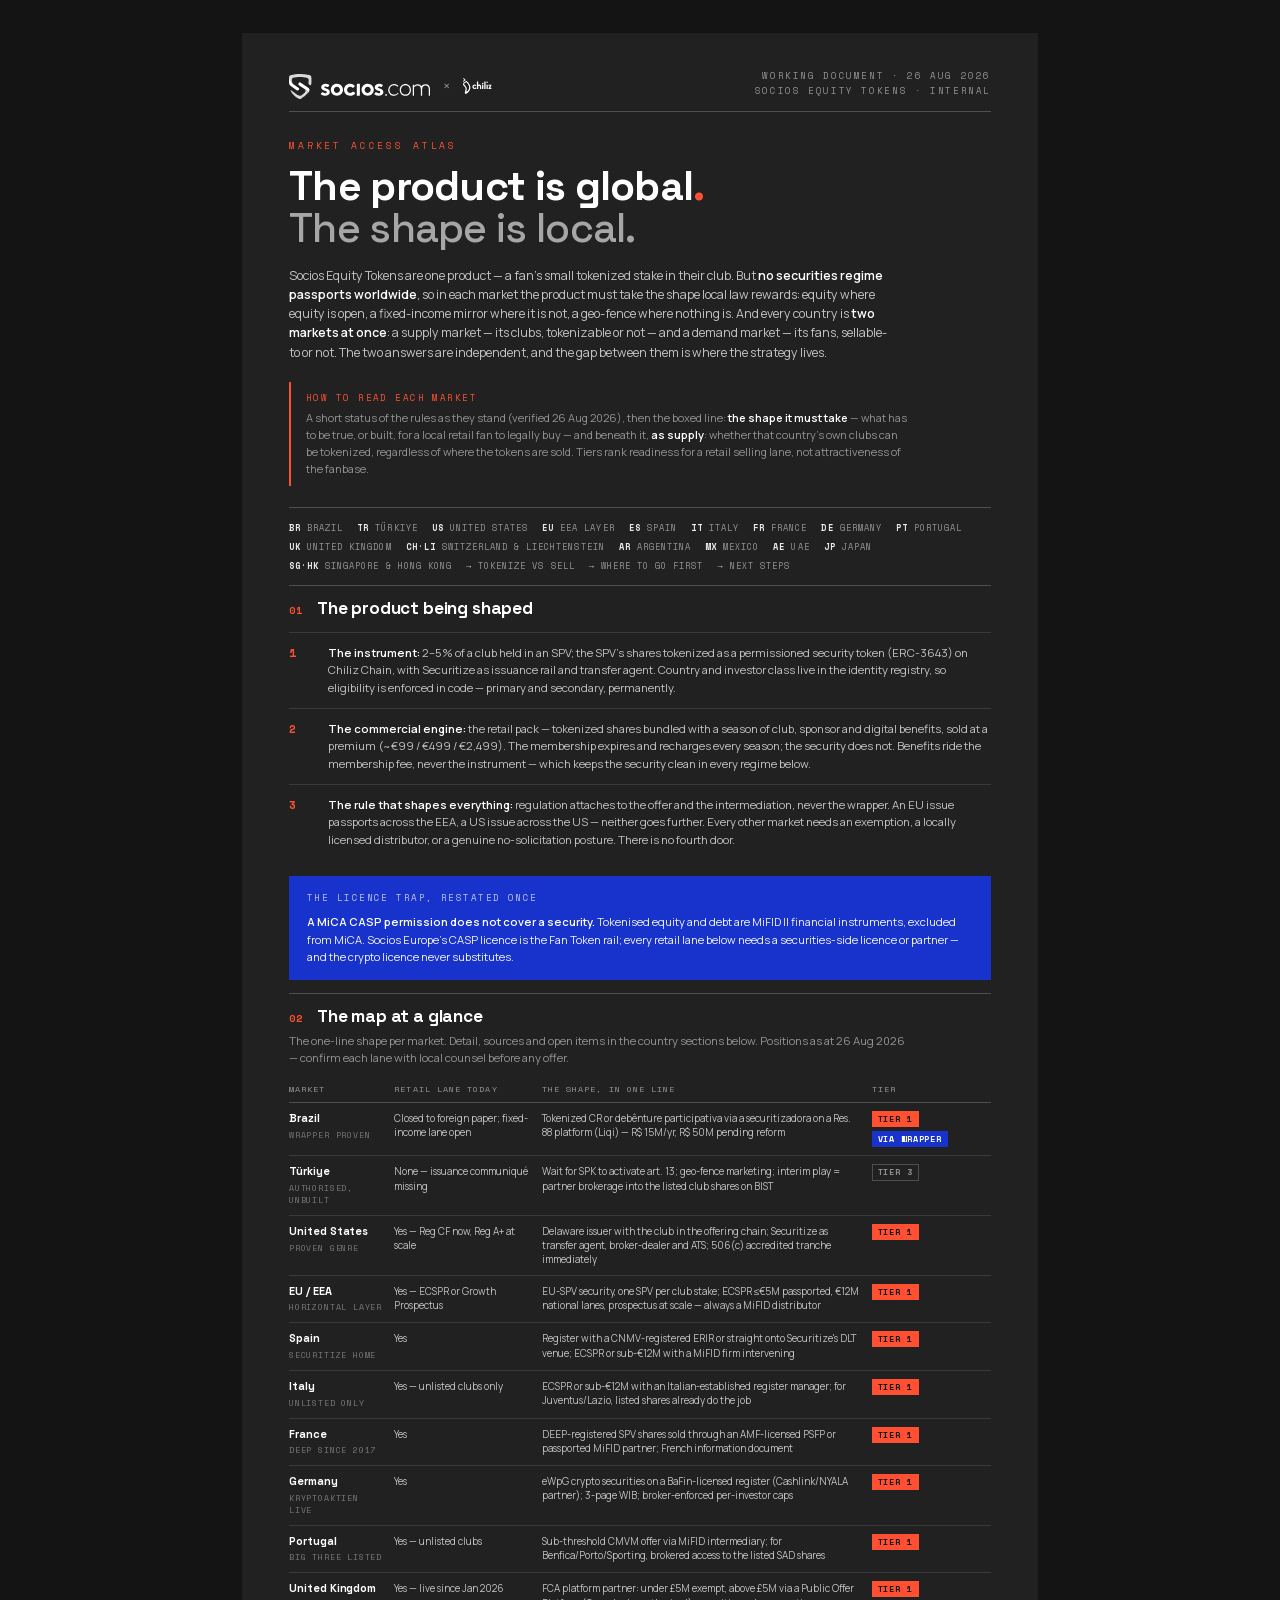
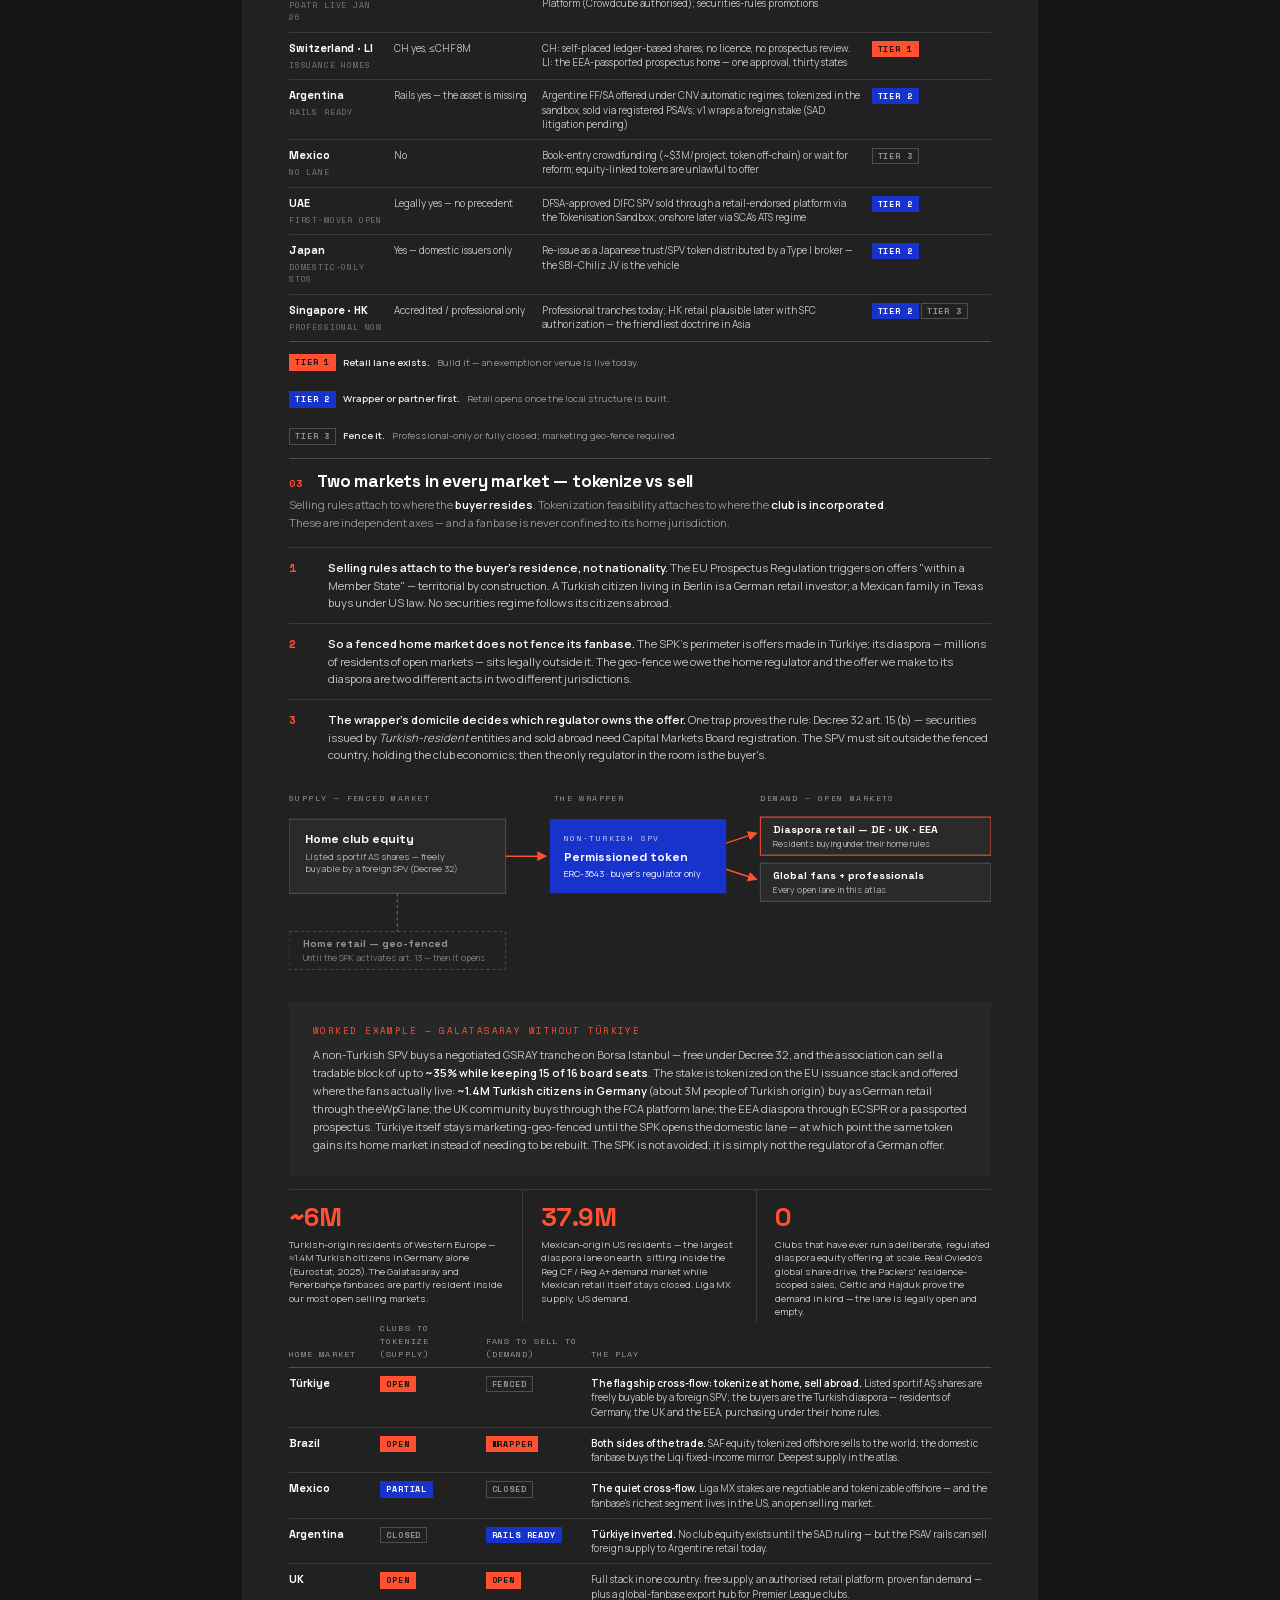
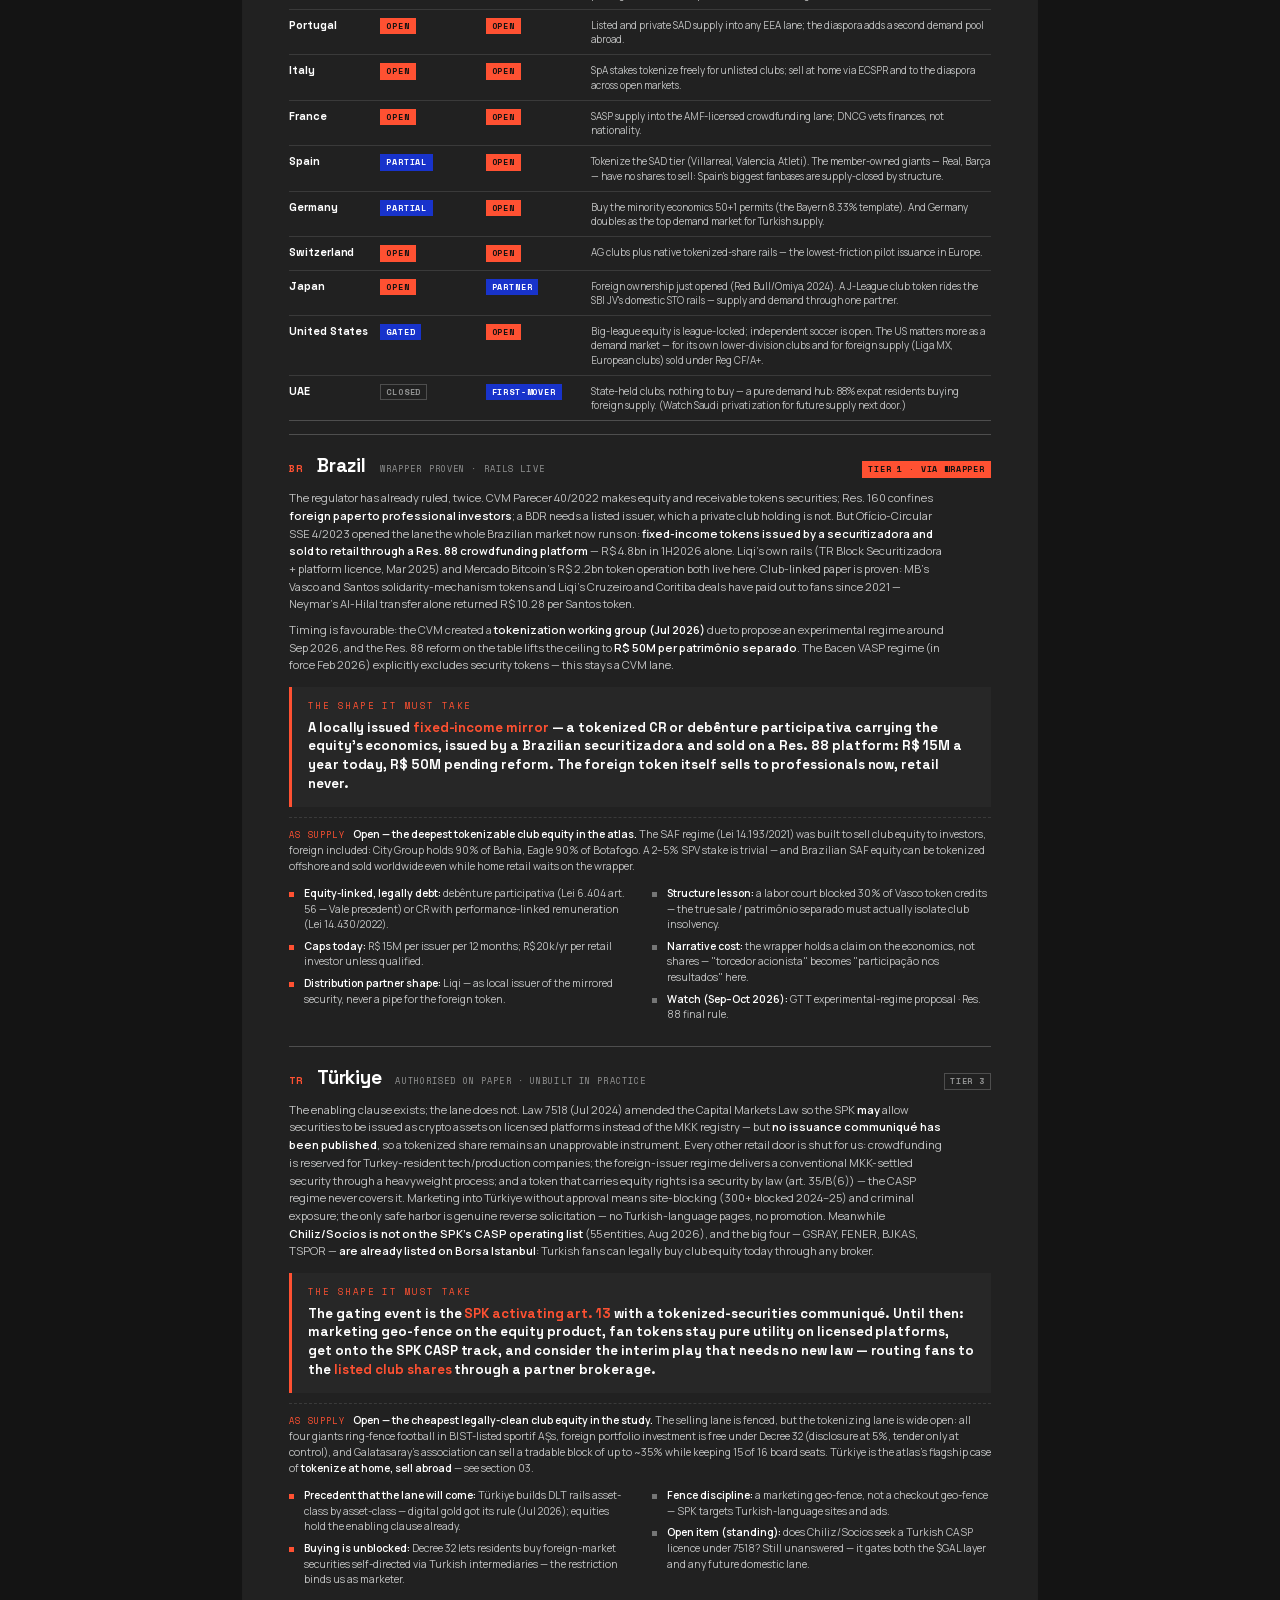
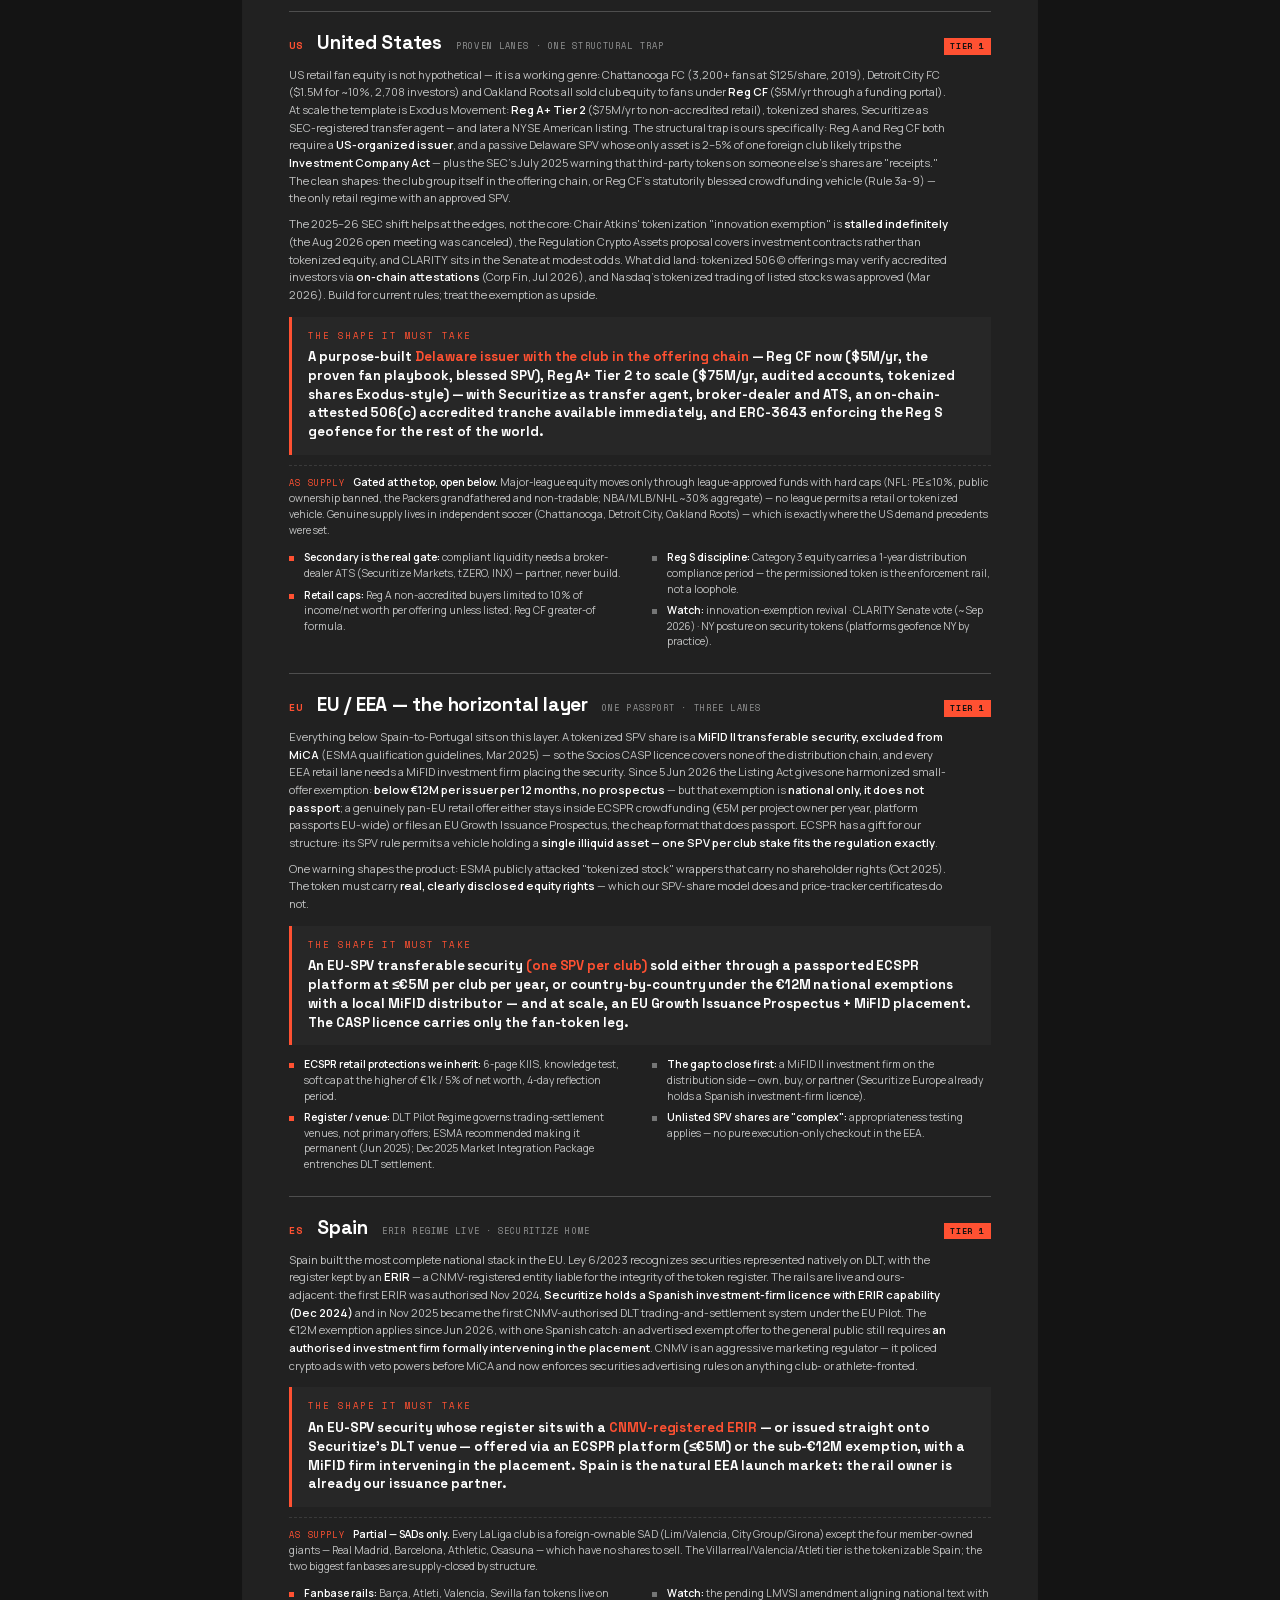
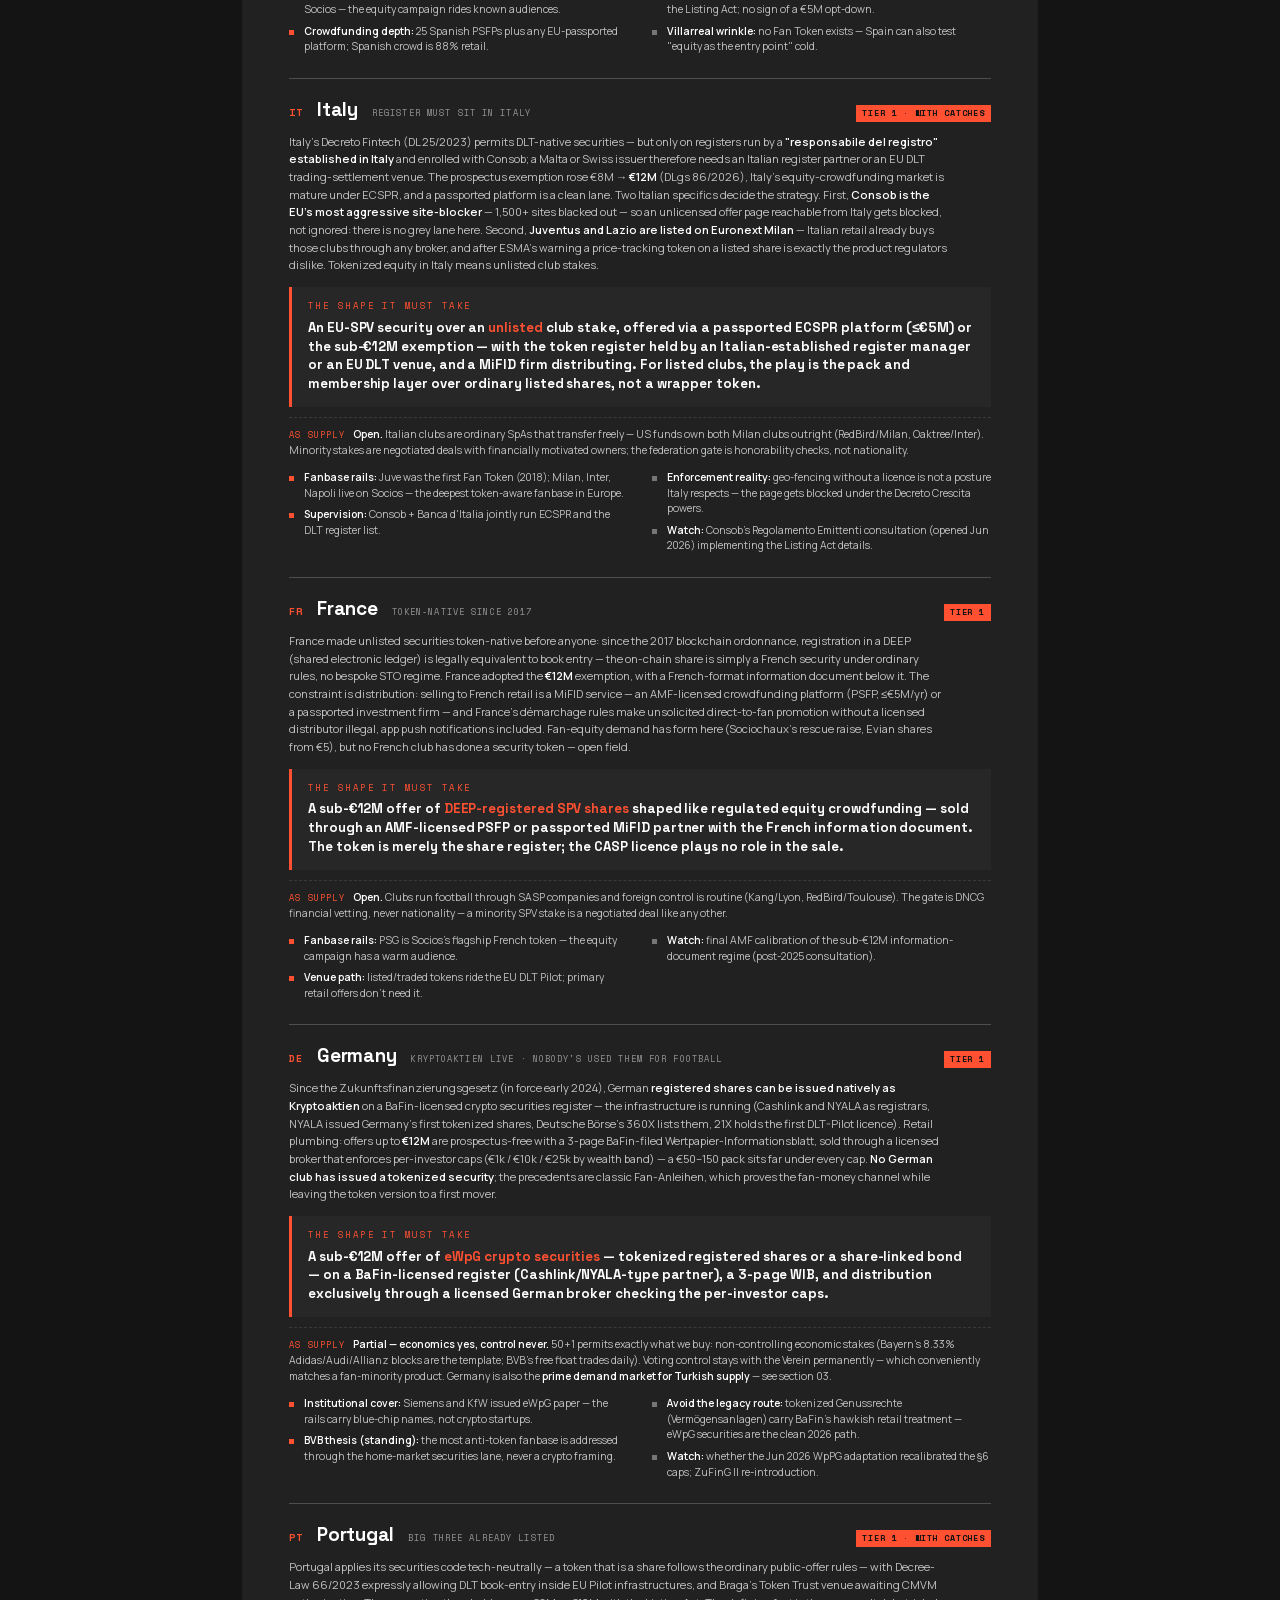
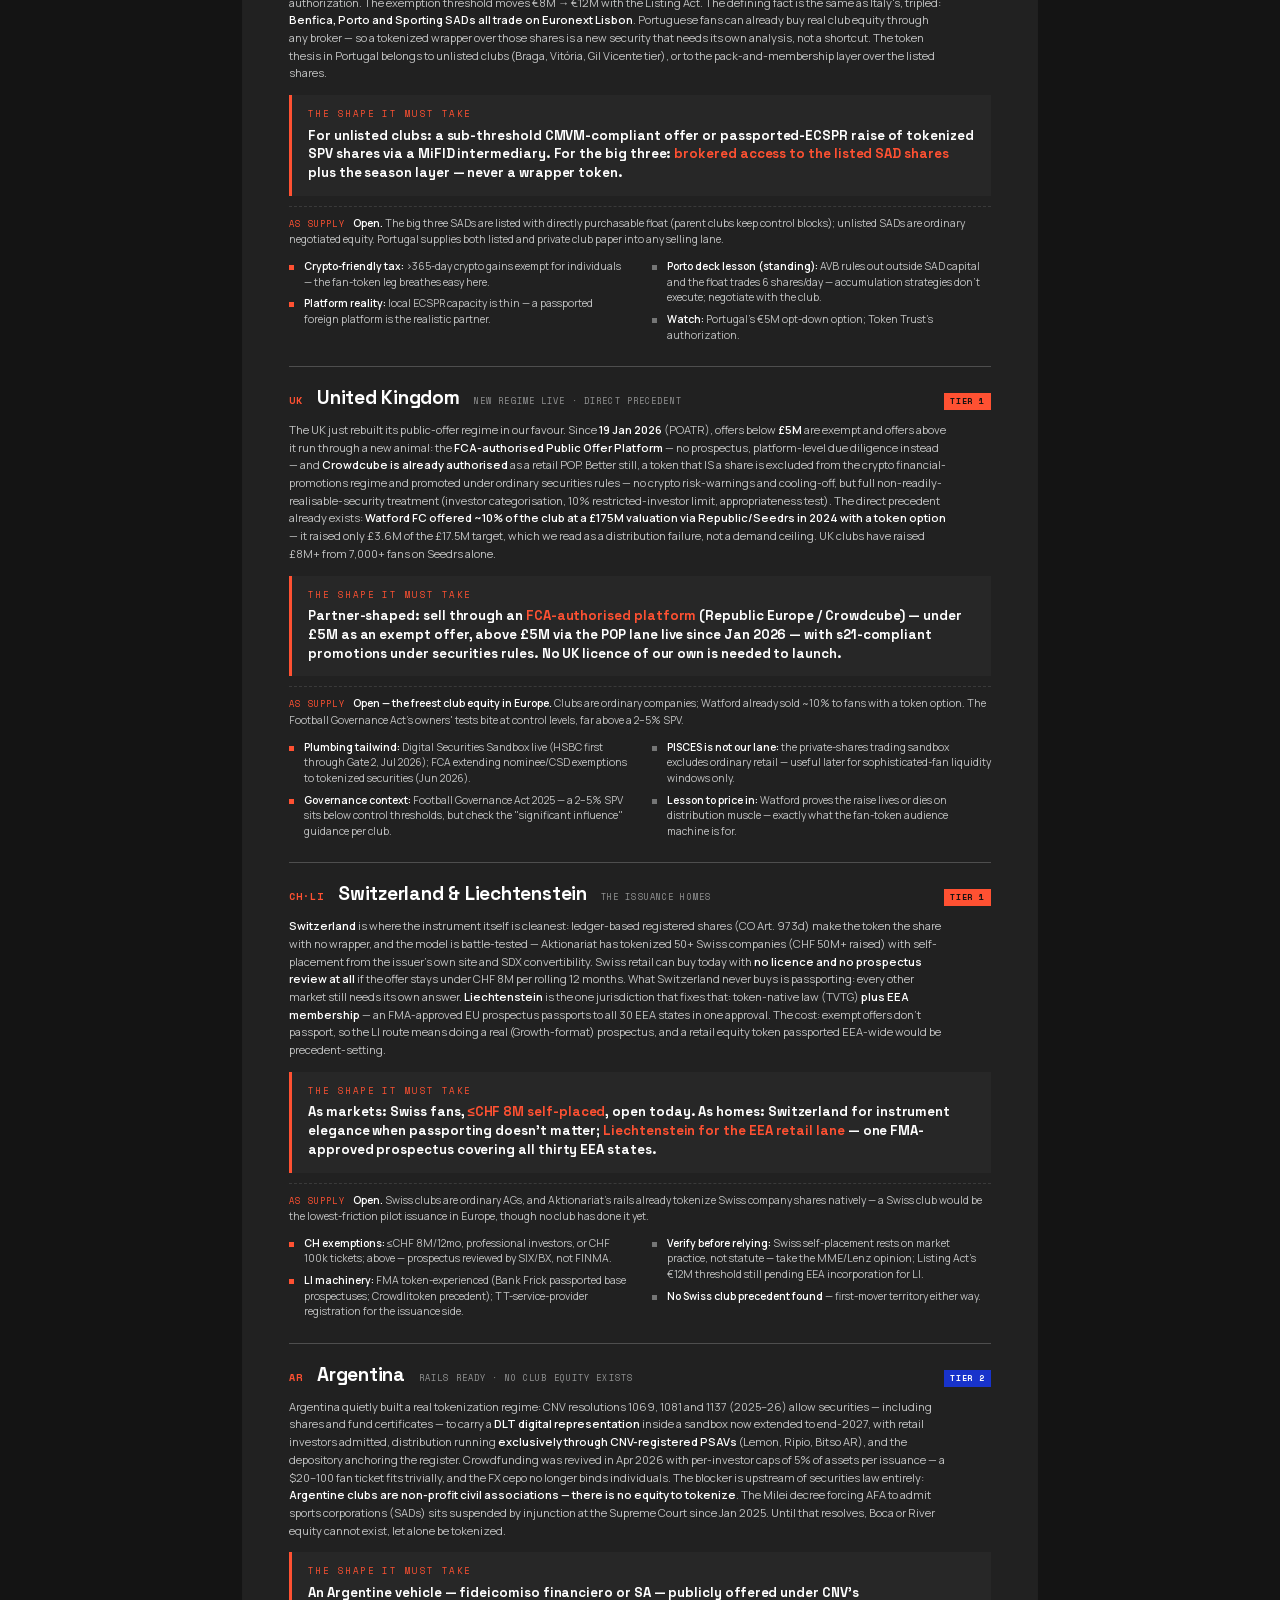
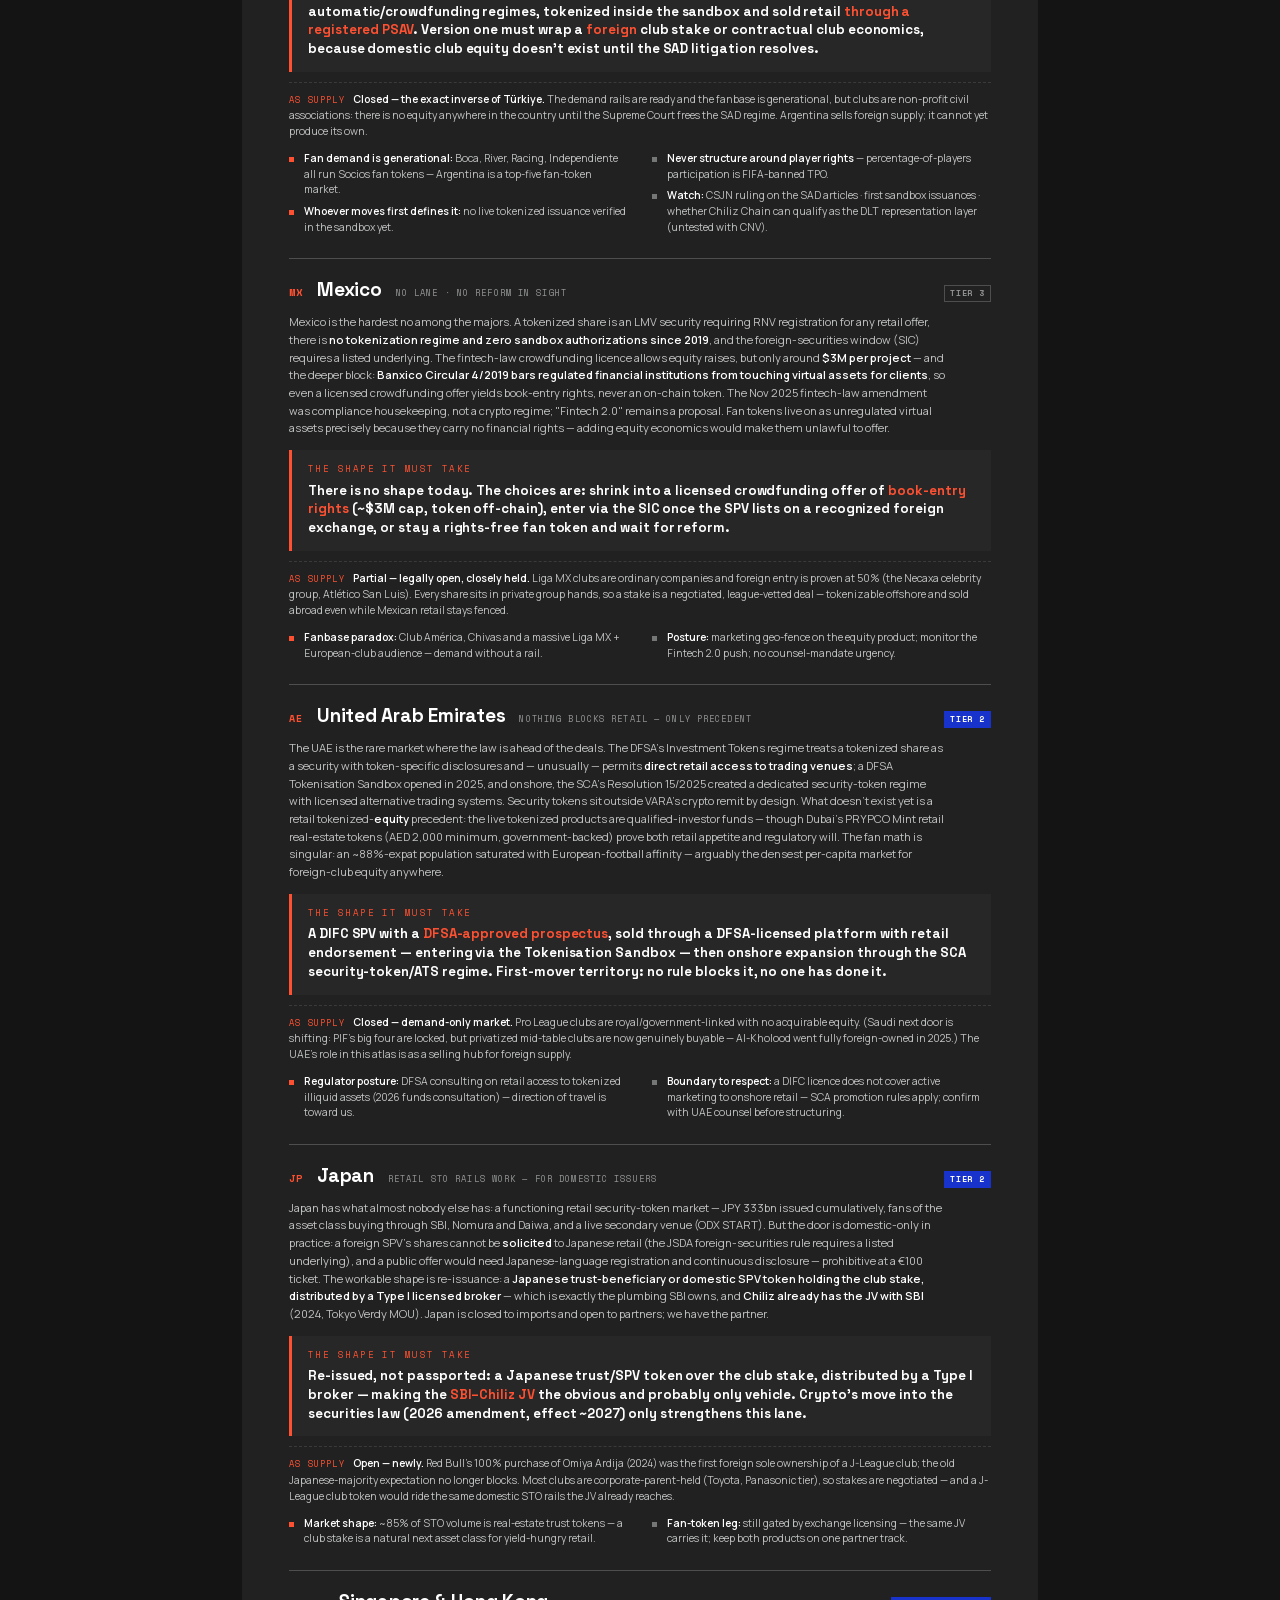
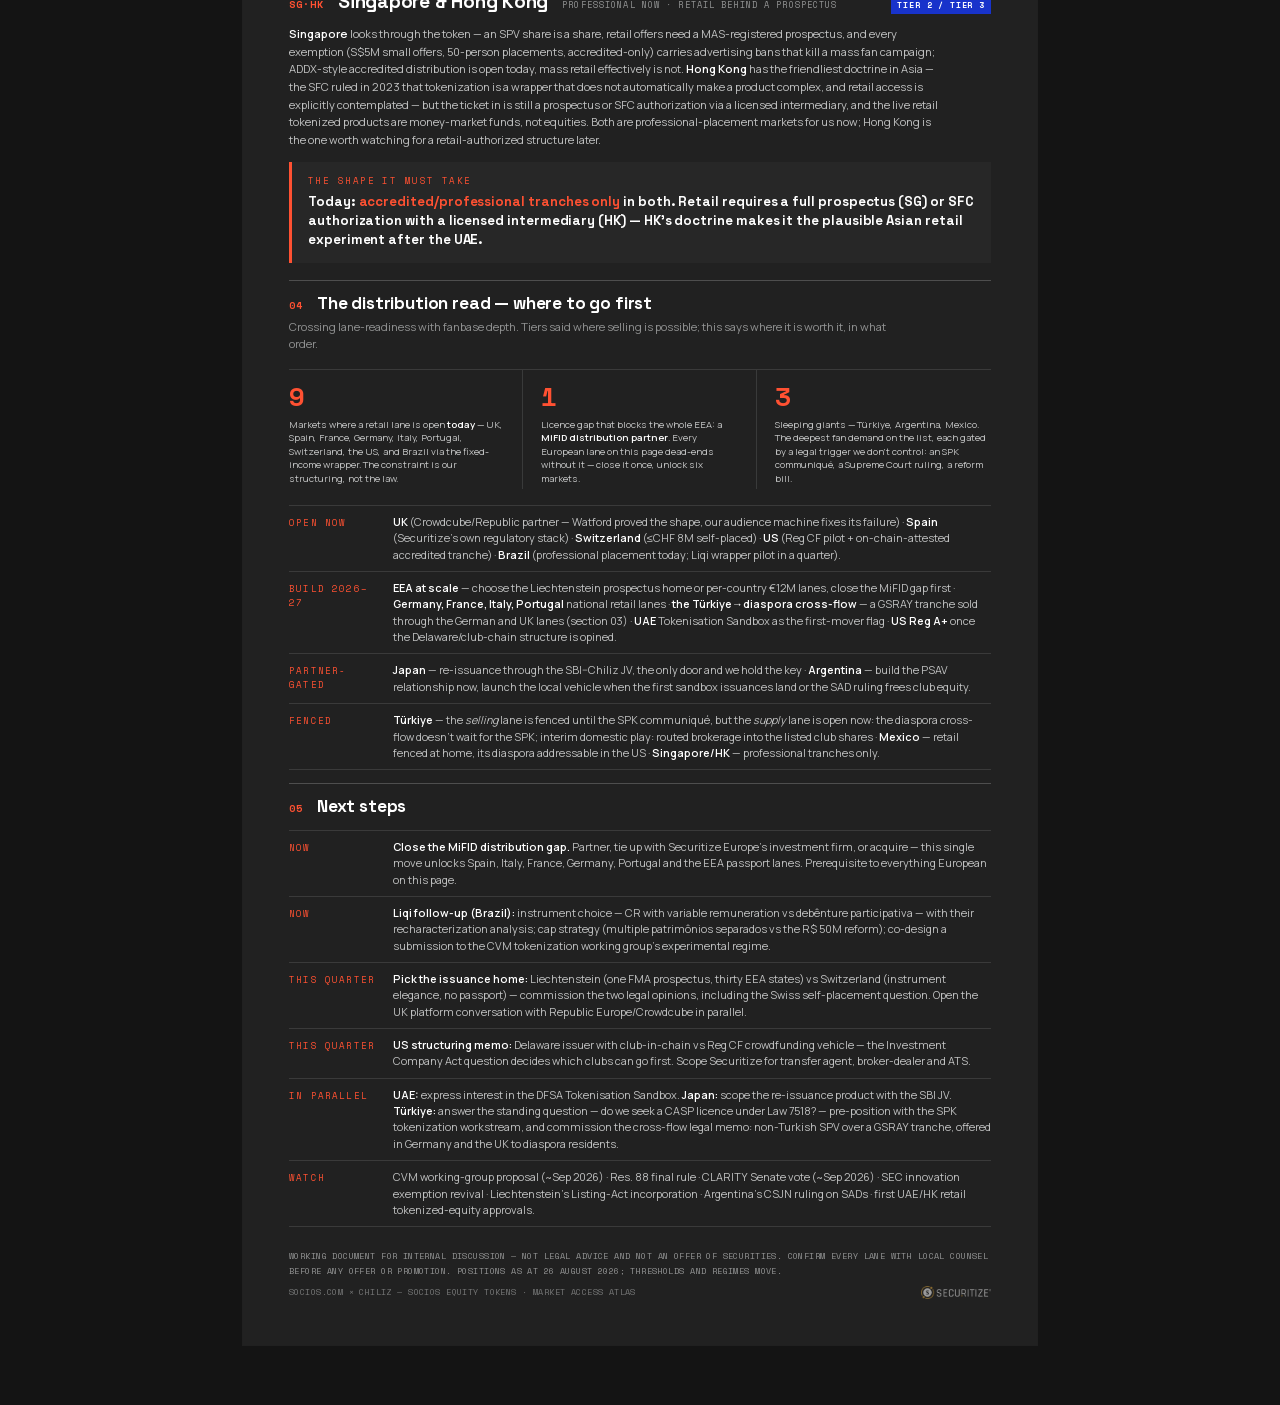
==== commit c3518328: "feat: tokenize-vs-sell axis — supply lines, cross-flow section Every market scored on two independen" ====
--- a/index.html
+++ b/index.html
@@ -338,6 +338,11 @@
 .shape p{font-family:'Space Grotesk',sans-serif;font-weight:700;font-size:13.2px;
   line-height:1.42;letter-spacing:-.005em;color:var(--white)}
 .shape p .amp{color:var(--orange)}
+.supply{margin-top:10px;padding:8px 0 0;border-top:1px dashed var(--lineS);
+  font-size:10.4px;line-height:1.55;color:var(--dim)}
+.supply .w{font-family:'Space Mono',monospace;font-size:8.6px;letter-spacing:.14em;
+  text-transform:uppercase;color:var(--orange);margin-right:8px}
+.supply b{color:var(--white)}
 .facts{display:grid;grid-template-columns:1fr 1fr;gap:0 24px;margin-top:12px}
 .facts ul.tick li{margin-bottom:6px;font-size:10.4px}
 .mk-open{margin-top:11px;font-size:10.2px;line-height:1.5;color:var(--faint)}
@@ -435,10 +440,10 @@
   <div class="hero">
     <div class="kick">Market Access Atlas</div>
     <h1>The product is global<span class="dot">.</span><br><span class="thin">The shape is local.</span></h1>
-    <p class="lead">Socios Equity Tokens are one product — a fan's small tokenized stake in their club. But <b>no securities regime passports worldwide</b>, so in each market the product must take the shape local law rewards: equity where equity is open, a fixed-income mirror where it is not, a geo-fence where nothing is. This atlas gives, market by market, the status today and the one-line shape that makes us sellable there.</p>
+    <p class="lead">Socios Equity Tokens are one product — a fan's small tokenized stake in their club. But <b>no securities regime passports worldwide</b>, so in each market the product must take the shape local law rewards: equity where equity is open, a fixed-income mirror where it is not, a geo-fence where nothing is. And every country is <b>two markets at once</b>: a supply market — its clubs, tokenizable or not — and a demand market — its fans, sellable-to or not. The two answers are independent, and the gap between them is where the strategy lives.</p>
     <div class="askbox">
       <span class="who">How to read each market</span>
-      A short status of the rules as they stand (verified 26 Aug 2026), then the boxed line: <b>the shape it must take</b> — what has to be true, or built, for a local retail fan to legally buy. Tiers rank readiness for a retail lane, not attractiveness of the fanbase.
+      A short status of the rules as they stand (verified 26 Aug 2026), then the boxed line: <b>the shape it must take</b> — what has to be true, or built, for a local retail fan to legally buy — and beneath it, <b>as supply</b>: whether that country's own clubs can be tokenized, regardless of where the tokens are sold. Tiers rank readiness for a retail selling lane, not attractiveness of the fanbase.
     </div>
   </div>
 
@@ -459,6 +464,7 @@
     <a href="#uae"><b>AE</b> UAE</a>
     <a href="#jp"><b>JP</b> Japan</a>
     <a href="#sghk"><b>SG·HK</b> Singapore &amp; Hong Kong</a>
+    <a href="#twomarkets"><b>→</b> Tokenize vs sell</a>
     <a href="#ranking"><b>→</b> Where to go first</a>
     <a href="#steps"><b>→</b> Next steps</a>
   </div>
@@ -512,6 +518,84 @@
     </div>
   </section>
 
+  <section id="twomarkets">
+    <div class="sec-head"><div class="sec-n">03</div><h2>Two markets in every market — tokenize vs sell</h2></div>
+    <p class="sec-sub">Selling rules attach to where the <b>buyer resides</b>. Tokenization feasibility attaches to where the <b>club is incorporated</b>. These are independent axes — and a fanbase is never confined to its home jurisdiction.</p>
+    <div class="ledger">
+      <div class="led"><div class="led-n">1</div><div class="led-b"><b>Selling rules attach to the buyer's residence, not nationality.</b> The EU Prospectus Regulation triggers on offers "within a Member State" — territorial by construction. A Turkish citizen living in Berlin is a German retail investor; a Mexican family in Texas buys under US law. No securities regime follows its citizens abroad.</div></div>
+      <div class="led"><div class="led-n">2</div><div class="led-b"><b>So a fenced home market does not fence its fanbase.</b> The SPK's perimeter is offers made in Türkiye; its diaspora — millions of residents of open markets — sits legally outside it. The geo-fence we owe the home regulator and the offer we make to its diaspora are two different acts in two different jurisdictions.</div></div>
+      <div class="led"><div class="led-n">3</div><div class="led-b"><b>The wrapper's domicile decides which regulator owns the offer.</b> One trap proves the rule: Decree 32 art. 15(b) — securities issued by <i>Turkish-resident</i> entities and sold abroad need Capital Markets Board registration. The SPV must sit outside the fenced country, holding the club economics; then the only regulator in the room is the buyer's.</div></div>
+    </div>
+    <div class="diagram" style="margin-top:16px">
+      <svg viewBox="0 0 700 190" xmlns="http://www.w3.org/2000/svg" role="img" aria-label="Cross-flow: fenced supply market to offshore SPV to diaspora demand markets">
+        <defs>
+          <marker id="cfar" markerWidth="7" markerHeight="7" refX="6" refY="3.5" orient="auto">
+            <path d="M0,0 L7,3.5 L0,7 z" fill="#FF5132"/>
+          </marker>
+        </defs>
+        <g font-family="'Space Mono',monospace" font-size="8" letter-spacing="1.4" fill="rgba(234,235,235,.56)">
+          <text x="0" y="10">SUPPLY — FENCED MARKET</text>
+          <text x="264" y="10">THE WRAPPER</text>
+          <text x="470" y="10">DEMAND — OPEN MARKETS</text>
+        </g>
+        <rect x="0" y="28" width="216" height="74" fill="#2A2A2A" stroke="rgba(234,235,235,.22)"/>
+        <text x="16" y="52" font-family="'Space Grotesk',sans-serif" font-weight="700" font-size="12" fill="#fff">Home club equity</text>
+        <text x="16" y="69" font-family="'Manrope',sans-serif" font-size="9" fill="rgba(234,235,235,.66)">Listed sportif AS shares — freely</text>
+        <text x="16" y="81" font-family="'Manrope',sans-serif" font-size="9" fill="rgba(234,235,235,.66)">buyable by a foreign SPV (Decree 32)</text>
+        <line x1="216" y1="65" x2="256" y2="65" stroke="#FF5132" stroke-width="1.4" marker-end="url(#cfar)"/>
+        <rect x="260" y="28" width="176" height="74" fill="#1833CB"/>
+        <text x="274" y="50" font-family="'Space Mono',monospace" font-size="8" letter-spacing="1.4" fill="rgba(255,255,255,.72)">NON-TURKISH SPV</text>
+        <text x="274" y="70" font-family="'Space Grotesk',sans-serif" font-weight="700" font-size="12" fill="#fff">Permissioned token</text>
+        <text x="274" y="86" font-family="'Manrope',sans-serif" font-size="9" fill="rgba(255,255,255,.86)">ERC-3643 · buyer's regulator only</text>
+        <line x1="436" y1="52" x2="466" y2="42" stroke="#FF5132" stroke-width="1.4" marker-end="url(#cfar)"/>
+        <line x1="436" y1="78" x2="466" y2="88" stroke="#FF5132" stroke-width="1.4" marker-end="url(#cfar)"/>
+        <rect x="470" y="26" width="230" height="38" fill="#2A2A2A" stroke="#FF5132"/>
+        <text x="483" y="42" font-family="'Space Grotesk',sans-serif" font-weight="700" font-size="10.5" fill="#fff">Diaspora retail — DE · UK · EEA</text>
+        <text x="483" y="56" font-family="'Manrope',sans-serif" font-size="8.6" fill="rgba(234,235,235,.66)">Residents buying under their home rules</text>
+        <rect x="470" y="72" width="230" height="38" fill="#2A2A2A" stroke="rgba(234,235,235,.22)"/>
+        <text x="483" y="88" font-family="'Space Grotesk',sans-serif" font-weight="700" font-size="10.5" fill="#fff">Global fans + professionals</text>
+        <text x="483" y="102" font-family="'Manrope',sans-serif" font-size="8.6" fill="rgba(234,235,235,.66)">Every open lane in this atlas</text>
+        <line x1="108" y1="102" x2="108" y2="140" stroke="rgba(234,235,235,.35)" stroke-width="1.2" stroke-dasharray="3 3"/>
+        <rect x="0" y="140" width="216" height="38" fill="none" stroke="rgba(234,235,235,.22)" stroke-dasharray="3 3"/>
+        <text x="14" y="156" font-family="'Space Grotesk',sans-serif" font-weight="700" font-size="10.5" fill="rgba(234,235,235,.56)">Home retail — geo-fenced</text>
+        <text x="14" y="170" font-family="'Manrope',sans-serif" font-size="8.6" fill="rgba(234,235,235,.42)">Until the SPK activates art. 13 — then it opens</text>
+      </svg>
+    </div>
+    <div class="panel" style="margin-top:16px">
+      <div class="cap">Worked example — Galatasaray without Türkiye</div>
+      <p style="font-size:11.2px;line-height:1.6;color:var(--dim)">A non-Turkish SPV buys a negotiated GSRAY tranche on Borsa Istanbul — free under Decree 32, and the association can sell a tradable block of up to <b>~35% while keeping 15 of 16 board seats</b>. The stake is tokenized on the EU issuance stack and offered where the fans actually live: <b>~1.4M Turkish citizens in Germany</b> (about 3M people of Turkish origin) buy as German retail through the eWpG lane; the UK community buys through the FCA platform lane; the EEA diaspora through ECSPR or a passported prospectus. Türkiye itself stays marketing-geo-fenced until the SPK opens the domestic lane — at which point the same token gains its home market instead of needing to be rebuilt. The SPK is not avoided; it is simply not the regulator of a German offer.</p>
+    </div>
+    <div class="mathstrip">
+      <div class="m"><div class="n">~6M</div><div class="l">Turkish-origin residents of Western Europe — ≈1.4M Turkish citizens in Germany alone (Eurostat, 2025). The Galatasaray and Fenerbahçe fanbases are partly resident inside our most open selling markets.</div></div>
+      <div class="m"><div class="n">37.9M</div><div class="l">Mexican-origin US residents — the largest diaspora lane on earth, sitting inside the Reg CF / Reg A+ demand market while Mexican retail itself stays closed. Liga MX supply, US demand.</div></div>
+      <div class="m"><div class="n">0</div><div class="l">Clubs that have ever run a deliberate, regulated diaspora equity offering at scale. Real Oviedo's global share drive, the Packers' residence-scoped sales, Celtic and Hajduk prove the demand in kind — the lane is legally open and empty.</div></div>
+    </div>
+    <div class="tablewrap">
+    <table>
+      <colgroup><col style="width:13%"><col style="width:15%"><col style="width:15%"><col style="width:57%"></colgroup>
+      <thead><tr>
+        <th>Home market</th><th>Clubs to tokenize<br>(supply)</th><th>Fans to sell to<br>(demand)</th><th class="last">The play</th>
+      </tr></thead>
+      <tbody>
+        <tr><td class="mk">Türkiye</td><td><span class="tier t1">Open</span></td><td><span class="tier t3">Fenced</span></td><td class="last"><b>The flagship cross-flow: tokenize at home, sell abroad.</b> Listed sportif AŞ shares are freely buyable by a foreign SPV; the buyers are the Turkish diaspora — residents of Germany, the UK and the EEA, purchasing under their home rules.</td></tr>
+        <tr><td class="mk">Brazil</td><td><span class="tier t1">Open</span></td><td><span class="tier t1">Wrapper</span></td><td class="last"><b>Both sides of the trade.</b> SAF equity tokenized offshore sells to the world; the domestic fanbase buys the Liqi fixed-income mirror. Deepest supply in the atlas.</td></tr>
+        <tr><td class="mk">Mexico</td><td><span class="tier t2">Partial</span></td><td><span class="tier t3">Closed</span></td><td class="last"><b>The quiet cross-flow.</b> Liga MX stakes are negotiable and tokenizable offshore — and the fanbase's richest segment lives in the US, an open selling market.</td></tr>
+        <tr><td class="mk">Argentina</td><td><span class="tier t3">Closed</span></td><td><span class="tier t2">Rails ready</span></td><td class="last"><b>Türkiye inverted.</b> No club equity exists until the SAD ruling — but the PSAV rails can sell foreign supply to Argentine retail today.</td></tr>
+        <tr><td class="mk">UK</td><td><span class="tier t1">Open</span></td><td><span class="tier t1">Open</span></td><td class="last">Full stack in one country: free supply, an authorised retail platform, proven fan demand — plus a global-fanbase export hub for Premier League clubs.</td></tr>
+        <tr><td class="mk">Portugal</td><td><span class="tier t1">Open</span></td><td><span class="tier t1">Open</span></td><td class="last">Listed and private SAD supply into any EEA lane; the diaspora adds a second demand pool abroad.</td></tr>
+        <tr><td class="mk">Italy</td><td><span class="tier t1">Open</span></td><td><span class="tier t1">Open</span></td><td class="last">SpA stakes tokenize freely for unlisted clubs; sell at home via ECSPR and to the diaspora across open markets.</td></tr>
+        <tr><td class="mk">France</td><td><span class="tier t1">Open</span></td><td><span class="tier t1">Open</span></td><td class="last">SASP supply into the AMF-licensed crowdfunding lane; DNCG vets finances, not nationality.</td></tr>
+        <tr><td class="mk">Spain</td><td><span class="tier t2">Partial</span></td><td><span class="tier t1">Open</span></td><td class="last">Tokenize the SAD tier (Villarreal, Valencia, Atleti). The member-owned giants — Real, Barça — have no shares to sell: Spain's biggest fanbases are supply-closed by structure.</td></tr>
+        <tr><td class="mk">Germany</td><td><span class="tier t2">Partial</span></td><td><span class="tier t1">Open</span></td><td class="last">Buy the minority economics 50+1 permits (the Bayern 8.33% template). And Germany doubles as the top demand market for Turkish supply.</td></tr>
+        <tr><td class="mk">Switzerland</td><td><span class="tier t1">Open</span></td><td><span class="tier t1">Open</span></td><td class="last">AG clubs plus native tokenized-share rails — the lowest-friction pilot issuance in Europe.</td></tr>
+        <tr><td class="mk">Japan</td><td><span class="tier t1">Open</span></td><td><span class="tier t2">Partner</span></td><td class="last">Foreign ownership just opened (Red Bull/Omiya, 2024). A J-League club token rides the SBI JV's domestic STO rails — supply and demand through one partner.</td></tr>
+        <tr><td class="mk">United States</td><td><span class="tier t2">Gated</span></td><td><span class="tier t1">Open</span></td><td class="last">Big-league equity is league-locked; independent soccer is open. The US matters more as a demand market — for its own lower-division clubs and for foreign supply (Liga MX, European clubs) sold under Reg CF/A+.</td></tr>
+        <tr><td class="mk">UAE</td><td><span class="tier t3">Closed</span></td><td><span class="tier t2">First-mover</span></td><td class="last">State-held clubs, nothing to buy — a pure demand hub: 88% expat residents buying foreign supply. (Watch Saudi privatization for future supply next door.)</td></tr>
+      </tbody>
+    </table>
+    </div>
+  </section>
+
   <!-- ==================== MARKETS ==================== -->
 
   <section class="mk-sec" id="br">
@@ -525,6 +609,7 @@
       <div class="cap">The shape it must take</div>
       <p>A locally issued <span class="amp">fixed-income mirror</span> — a tokenized CR or debênture participativa carrying the equity's economics, issued by a Brazilian securitizadora and sold on a Res. 88 platform: R$ 15M a year today, R$ 50M pending reform. The foreign token itself sells to professionals now, retail never.</p>
     </div>
+    <div class="supply"><span class="w">As supply</span><b>Open — the deepest tokenizable club equity in the atlas.</b> The SAF regime (Lei 14.193/2021) was built to sell club equity to investors, foreign included: City Group holds 90% of Bahia, Eagle 90% of Botafogo. A 2–5% SPV stake is trivial — and Brazilian SAF equity can be tokenized offshore and sold worldwide even while home retail waits on the wrapper.</div>
     <div class="facts">
       <ul class="tick">
         <li><b>Equity-linked, legally debt:</b> debênture participativa (Lei 6.404 art. 56 — Vale precedent) or CR with performance-linked remuneration (Lei 14.430/2022).</li>
@@ -548,6 +633,7 @@
       <div class="cap">The shape it must take</div>
       <p>The gating event is the <span class="amp">SPK activating art. 13</span> with a tokenized-securities communiqué. Until then: marketing geo-fence on the equity product, fan tokens stay pure utility on licensed platforms, get onto the SPK CASP track, and consider the interim play that needs no new law — routing fans to the <span class="amp">listed club shares</span> through a partner brokerage.</p>
     </div>
+    <div class="supply"><span class="w">As supply</span><b>Open — the cheapest legally-clean club equity in the study.</b> The selling lane is fenced, but the tokenizing lane is wide open: all four giants ring-fence football in BIST-listed sportif AŞs, foreign portfolio investment is free under Decree 32 (disclosure at 5%, tender only at control), and Galatasaray's association can sell a tradable block of up to ~35% while keeping 15 of 16 board seats. Türkiye is the atlas's flagship case of <b>tokenize at home, sell abroad</b> — see section 03.</div>
     <div class="facts">
       <ul class="tick">
         <li><b>Precedent that the lane will come:</b> Türkiye builds DLT rails asset-class by asset-class — digital gold got its rule (Jul 2026); equities hold the enabling clause already.</li>
@@ -570,6 +656,7 @@
       <div class="cap">The shape it must take</div>
       <p>A purpose-built <span class="amp">Delaware issuer with the club in the offering chain</span> — Reg CF now ($5M/yr, the proven fan playbook, blessed SPV), Reg A+ Tier 2 to scale ($75M/yr, audited accounts, tokenized shares Exodus-style) — with Securitize as transfer agent, broker-dealer and ATS, an on-chain-attested 506(c) accredited tranche available immediately, and ERC-3643 enforcing the Reg S geofence for the rest of the world.</p>
     </div>
+    <div class="supply"><span class="w">As supply</span><b>Gated at the top, open below.</b> Major-league equity moves only through league-approved funds with hard caps (NFL: PE ≤10%, public ownership banned, the Packers grandfathered and non-tradable; NBA/MLB/NHL ~30% aggregate) — no league permits a retail or tokenized vehicle. Genuine supply lives in independent soccer (Chattanooga, Detroit City, Oakland Roots) — which is exactly where the US demand precedents were set.</div>
     <div class="facts">
       <ul class="tick">
         <li><b>Secondary is the real gate:</b> compliant liquidity needs a broker-dealer ATS (Securitize Markets, tZERO, INX) — partner, never build.</li>
@@ -614,6 +701,7 @@
       <div class="cap">The shape it must take</div>
       <p>An EU-SPV security whose register sits with a <span class="amp">CNMV-registered ERIR</span> — or issued straight onto Securitize's DLT venue — offered via an ECSPR platform (≤€5M) or the sub-€12M exemption, with a MiFID firm intervening in the placement. Spain is the natural EEA launch market: the rail owner is already our issuance partner.</p>
     </div>
+    <div class="supply"><span class="w">As supply</span><b>Partial — SADs only.</b> Every LaLiga club is a foreign-ownable SAD (Lim/Valencia, City Group/Girona) except the four member-owned giants — Real Madrid, Barcelona, Athletic, Osasuna — which have no shares to sell. The Villarreal/Valencia/Atleti tier is the tokenizable Spain; the two biggest fanbases are supply-closed by structure.</div>
     <div class="facts">
       <ul class="tick">
         <li><b>Fanbase rails:</b> Barça, Atleti, Valencia, Sevilla fan tokens live on Socios — the equity campaign rides known audiences.</li>
@@ -635,6 +723,7 @@
       <div class="cap">The shape it must take</div>
       <p>An EU-SPV security over an <span class="amp">unlisted</span> club stake, offered via a passported ECSPR platform (≤€5M) or the sub-€12M exemption — with the token register held by an Italian-established register manager or an EU DLT venue, and a MiFID firm distributing. For listed clubs, the play is the pack and membership layer over ordinary listed shares, not a wrapper token.</p>
     </div>
+    <div class="supply"><span class="w">As supply</span><b>Open.</b> Italian clubs are ordinary SpAs that transfer freely — US funds own both Milan clubs outright (RedBird/Milan, Oaktree/Inter). Minority stakes are negotiated deals with financially motivated owners; the federation gate is honorability checks, not nationality.</div>
     <div class="facts">
       <ul class="tick">
         <li><b>Fanbase rails:</b> Juve was the first Fan Token (2018); Milan, Inter, Napoli live on Socios — the deepest token-aware fanbase in Europe.</li>
@@ -656,6 +745,7 @@
       <div class="cap">The shape it must take</div>
       <p>A sub-€12M offer of <span class="amp">DEEP-registered SPV shares</span> shaped like regulated equity crowdfunding — sold through an AMF-licensed PSFP or passported MiFID partner with the French information document. The token is merely the share register; the CASP licence plays no role in the sale.</p>
     </div>
+    <div class="supply"><span class="w">As supply</span><b>Open.</b> Clubs run football through SASP companies and foreign control is routine (Kang/Lyon, RedBird/Toulouse). The gate is DNCG financial vetting, never nationality — a minority SPV stake is a negotiated deal like any other.</div>
     <div class="facts">
       <ul class="tick">
         <li><b>Fanbase rails:</b> PSG is Socios's flagship French token — the equity campaign has a warm audience.</li>
@@ -676,6 +766,7 @@
       <div class="cap">The shape it must take</div>
       <p>A sub-€12M offer of <span class="amp">eWpG crypto securities</span> — tokenized registered shares or a share-linked bond — on a BaFin-licensed register (Cashlink/NYALA-type partner), a 3-page WIB, and distribution exclusively through a licensed German broker checking the per-investor caps.</p>
     </div>
+    <div class="supply"><span class="w">As supply</span><b>Partial — economics yes, control never.</b> 50+1 permits exactly what we buy: non-controlling economic stakes (Bayern's 8.33% Adidas/Audi/Allianz blocks are the template; BVB's free float trades daily). Voting control stays with the Verein permanently — which conveniently matches a fan-minority product. Germany is also the <b>prime demand market for Turkish supply</b> — see section 03.</div>
     <div class="facts">
       <ul class="tick">
         <li><b>Institutional cover:</b> Siemens and KfW issued eWpG paper — the rails carry blue-chip names, not crypto startups.</li>
@@ -697,6 +788,7 @@
       <div class="cap">The shape it must take</div>
       <p>For unlisted clubs: a sub-threshold CMVM-compliant offer or passported-ECSPR raise of tokenized SPV shares via a MiFID intermediary. For the big three: <span class="amp">brokered access to the listed SAD shares</span> plus the season layer — never a wrapper token.</p>
     </div>
+    <div class="supply"><span class="w">As supply</span><b>Open.</b> The big three SADs are listed with directly purchasable float (parent clubs keep control blocks); unlisted SADs are ordinary negotiated equity. Portugal supplies both listed and private club paper into any selling lane.</div>
     <div class="facts">
       <ul class="tick">
         <li><b>Crypto-friendly tax:</b> &gt;365-day crypto gains exempt for individuals — the fan-token leg breathes easy here.</li>
@@ -718,6 +810,7 @@
       <div class="cap">The shape it must take</div>
       <p>Partner-shaped: sell through an <span class="amp">FCA-authorised platform</span> (Republic Europe / Crowdcube) — under £5M as an exempt offer, above £5M via the POP lane live since Jan 2026 — with s21-compliant promotions under securities rules. No UK licence of our own is needed to launch.</p>
     </div>
+    <div class="supply"><span class="w">As supply</span><b>Open — the freest club equity in Europe.</b> Clubs are ordinary companies; Watford already sold ~10% to fans with a token option. The Football Governance Act's owners' tests bite at control levels, far above a 2–5% SPV.</div>
     <div class="facts">
       <ul class="tick">
         <li><b>Plumbing tailwind:</b> Digital Securities Sandbox live (HSBC first through Gate 2, Jul 2026); FCA extending nominee/CSD exemptions to tokenized securities (Jun 2026).</li>
@@ -739,6 +832,7 @@
       <div class="cap">The shape it must take</div>
       <p>As markets: Swiss fans, <span class="amp">≤CHF 8M self-placed</span>, open today. As homes: Switzerland for instrument elegance when passporting doesn't matter; <span class="amp">Liechtenstein for the EEA retail lane</span> — one FMA-approved prospectus covering all thirty EEA states.</p>
     </div>
+    <div class="supply"><span class="w">As supply</span><b>Open.</b> Swiss clubs are ordinary AGs, and Aktionariat's rails already tokenize Swiss company shares natively — a Swiss club would be the lowest-friction pilot issuance in Europe, though no club has done it yet.</div>
     <div class="facts">
       <ul class="tick">
         <li><b>CH exemptions:</b> ≤CHF 8M/12mo, professional investors, or CHF 100k tickets; above — prospectus reviewed by SIX/BX, not FINMA.</li>
@@ -760,6 +854,7 @@
       <div class="cap">The shape it must take</div>
       <p>An Argentine vehicle — fideicomiso financiero or SA — publicly offered under CNV's automatic/crowdfunding regimes, tokenized inside the sandbox and sold retail <span class="amp">through a registered PSAV</span>. Version one must wrap a <span class="amp">foreign</span> club stake or contractual club economics, because domestic club equity doesn't exist until the SAD litigation resolves.</p>
     </div>
+    <div class="supply"><span class="w">As supply</span><b>Closed — the exact inverse of Türkiye.</b> The demand rails are ready and the fanbase is generational, but clubs are non-profit civil associations: there is no equity anywhere in the country until the Supreme Court frees the SAD regime. Argentina sells foreign supply; it cannot yet produce its own.</div>
     <div class="facts">
       <ul class="tick">
         <li><b>Fan demand is generational:</b> Boca, River, Racing, Independiente all run Socios fan tokens — Argentina is a top-five fan-token market.</li>
@@ -781,6 +876,7 @@
       <div class="cap">The shape it must take</div>
       <p>There is no shape today. The choices are: shrink into a licensed crowdfunding offer of <span class="amp">book-entry rights</span> (~$3M cap, token off-chain), enter via the SIC once the SPV lists on a recognized foreign exchange, or stay a rights-free fan token and wait for reform.</p>
     </div>
+    <div class="supply"><span class="w">As supply</span><b>Partial — legally open, closely held.</b> Liga MX clubs are ordinary companies and foreign entry is proven at 50% (the Necaxa celebrity group, Atlético San Luis). Every share sits in private group hands, so a stake is a negotiated, league-vetted deal — tokenizable offshore and sold abroad even while Mexican retail stays fenced.</div>
     <div class="facts">
       <ul class="tick">
         <li><b>Fanbase paradox:</b> Club América, Chivas and a massive Liga MX + European-club audience — demand without a rail.</li>
@@ -800,6 +896,7 @@
       <div class="cap">The shape it must take</div>
       <p>A DIFC SPV with a <span class="amp">DFSA-approved prospectus</span>, sold through a DFSA-licensed platform with retail endorsement — entering via the Tokenisation Sandbox — then onshore expansion through the SCA security-token/ATS regime. First-mover territory: no rule blocks it, no one has done it.</p>
     </div>
+    <div class="supply"><span class="w">As supply</span><b>Closed — demand-only market.</b> Pro League clubs are royal/government-linked with no acquirable equity. (Saudi next door is shifting: PIF's big four are locked, but privatized mid-table clubs are now genuinely buyable — Al-Kholood went fully foreign-owned in 2025.) The UAE's role in this atlas is as a selling hub for foreign supply.</div>
     <div class="facts">
       <ul class="tick">
         <li><b>Regulator posture:</b> DFSA consulting on retail access to tokenized illiquid assets (2026 funds consultation) — direction of travel is toward us.</li>
@@ -820,6 +917,7 @@
       <div class="cap">The shape it must take</div>
       <p>Re-issued, not passported: a Japanese trust/SPV token over the club stake, distributed by a Type I broker — making the <span class="amp">SBI–Chiliz JV</span> the obvious and probably only vehicle. Crypto's move into the securities law (2026 amendment, effect ~2027) only strengthens this lane.</p>
     </div>
+    <div class="supply"><span class="w">As supply</span><b>Open — newly.</b> Red Bull's 100% purchase of Omiya Ardija (2024) was the first foreign sole ownership of a J-League club; the old Japanese-majority expectation no longer blocks. Most clubs are corporate-parent-held (Toyota, Panasonic tier), so stakes are negotiated — and a J-League club token would ride the same domestic STO rails the JV already reaches.</div>
     <div class="facts">
       <ul class="tick">
         <li><b>Market shape:</b> ~85% of STO volume is real-estate trust tokens — a club stake is a natural next asset class for yield-hungry retail.</li>
@@ -842,7 +940,7 @@
   </section>
 
   <section id="ranking">
-    <div class="sec-head"><div class="sec-n">03</div><h2>The distribution read — where to go first</h2></div>
+    <div class="sec-head"><div class="sec-n">04</div><h2>The distribution read — where to go first</h2></div>
     <p class="sec-sub">Crossing lane-readiness with fanbase depth. Tiers said where selling is possible; this says where it is worth it, in what order.</p>
     <div class="mathstrip">
       <div class="m"><div class="n">9</div><div class="l">Markets where a retail lane is open <b>today</b> — UK, Spain, France, Germany, Italy, Portugal, Switzerland, the US, and Brazil via the fixed-income wrapper. The constraint is our structuring, not the law.</div></div>
@@ -851,20 +949,20 @@
     </div>
     <div class="steps" style="margin-top:16px">
       <div class="step"><div class="w">Open now</div><div class="t"><b>UK</b> (Crowdcube/Republic partner — Watford proved the shape, our audience machine fixes its failure) · <b>Spain</b> (Securitize's own regulatory stack) · <b>Switzerland</b> (≤CHF 8M self-placed) · <b>US</b> (Reg CF pilot + on-chain-attested accredited tranche) · <b>Brazil</b> (professional placement today; Liqi wrapper pilot in a quarter).</div></div>
-      <div class="step"><div class="w">Build 2026–27</div><div class="t"><b>EEA at scale</b> — choose the Liechtenstein prospectus home or per-country €12M lanes, close the MiFID gap first · <b>Germany, France, Italy, Portugal</b> national retail lanes · <b>UAE</b> Tokenisation Sandbox as the first-mover flag · <b>US Reg A+</b> once the Delaware/club-chain structure is opined.</div></div>
+      <div class="step"><div class="w">Build 2026–27</div><div class="t"><b>EEA at scale</b> — choose the Liechtenstein prospectus home or per-country €12M lanes, close the MiFID gap first · <b>Germany, France, Italy, Portugal</b> national retail lanes · <b>the Türkiye→diaspora cross-flow</b> — a GSRAY tranche sold through the German and UK lanes (section 03) · <b>UAE</b> Tokenisation Sandbox as the first-mover flag · <b>US Reg A+</b> once the Delaware/club-chain structure is opined.</div></div>
       <div class="step"><div class="w">Partner-gated</div><div class="t"><b>Japan</b> — re-issuance through the SBI–Chiliz JV, the only door and we hold the key · <b>Argentina</b> — build the PSAV relationship now, launch the local vehicle when the first sandbox issuances land or the SAD ruling frees club equity.</div></div>
-      <div class="step"><div class="w">Fenced</div><div class="t"><b>Türkiye</b> — marketing geo-fence until the SPK communiqué; interim: routed brokerage into GSRAY/FENER/BJKAS/TSPOR listed shares · <b>Mexico</b> — geo-fence and monitor reform · <b>Singapore/HK</b> — professional tranches only.</div></div>
+      <div class="step"><div class="w">Fenced</div><div class="t"><b>Türkiye</b> — the <i>selling</i> lane is fenced until the SPK communiqué, but the <i>supply</i> lane is open now: the diaspora cross-flow doesn't wait for the SPK; interim domestic play: routed brokerage into the listed club shares · <b>Mexico</b> — retail fenced at home, its diaspora addressable in the US · <b>Singapore/HK</b> — professional tranches only.</div></div>
     </div>
   </section>
 
   <section style="border-bottom:none" id="steps">
-    <div class="sec-head"><div class="sec-n">04</div><h2>Next steps</h2></div>
+    <div class="sec-head"><div class="sec-n">05</div><h2>Next steps</h2></div>
     <div class="steps">
       <div class="step"><div class="w">Now</div><div class="t"><b>Close the MiFID distribution gap.</b> Partner, tie up with Securitize Europe's investment firm, or acquire — this single move unlocks Spain, Italy, France, Germany, Portugal and the EEA passport lanes. Prerequisite to everything European on this page.</div></div>
       <div class="step"><div class="w">Now</div><div class="t"><b>Liqi follow-up (Brazil):</b> instrument choice — CR with variable remuneration vs debênture participativa — with their recharacterization analysis; cap strategy (multiple patrimônios separados vs the R$ 50M reform); co-design a submission to the CVM tokenization working group's experimental regime.</div></div>
       <div class="step"><div class="w">This quarter</div><div class="t"><b>Pick the issuance home:</b> Liechtenstein (one FMA prospectus, thirty EEA states) vs Switzerland (instrument elegance, no passport) — commission the two legal opinions, including the Swiss self-placement question. Open the UK platform conversation with Republic Europe/Crowdcube in parallel.</div></div>
       <div class="step"><div class="w">This quarter</div><div class="t"><b>US structuring memo:</b> Delaware issuer with club-in-chain vs Reg CF crowdfunding vehicle — the Investment Company Act question decides which clubs can go first. Scope Securitize for transfer agent, broker-dealer and ATS.</div></div>
-      <div class="step"><div class="w">In parallel</div><div class="t"><b>UAE:</b> express interest in the DFSA Tokenisation Sandbox. <b>Japan:</b> scope the re-issuance product with the SBI JV. <b>Türkiye:</b> answer the standing question — do we seek a CASP licence under Law 7518? — and pre-position with the SPK tokenization workstream.</div></div>
+      <div class="step"><div class="w">In parallel</div><div class="t"><b>UAE:</b> express interest in the DFSA Tokenisation Sandbox. <b>Japan:</b> scope the re-issuance product with the SBI JV. <b>Türkiye:</b> answer the standing question — do we seek a CASP licence under Law 7518? — pre-position with the SPK tokenization workstream, and commission the cross-flow legal memo: non-Turkish SPV over a GSRAY tranche, offered in Germany and the UK to diaspora residents.</div></div>
       <div class="step"><div class="w">Watch</div><div class="t">CVM working-group proposal (~Sep 2026) · Res. 88 final rule · CLARITY Senate vote (~Sep 2026) · SEC innovation exemption revival · Liechtenstein's Listing-Act incorporation · Argentina's CSJN ruling on SADs · first UAE/HK retail tokenized-equity approvals.</div></div>
     </div>
   </section>
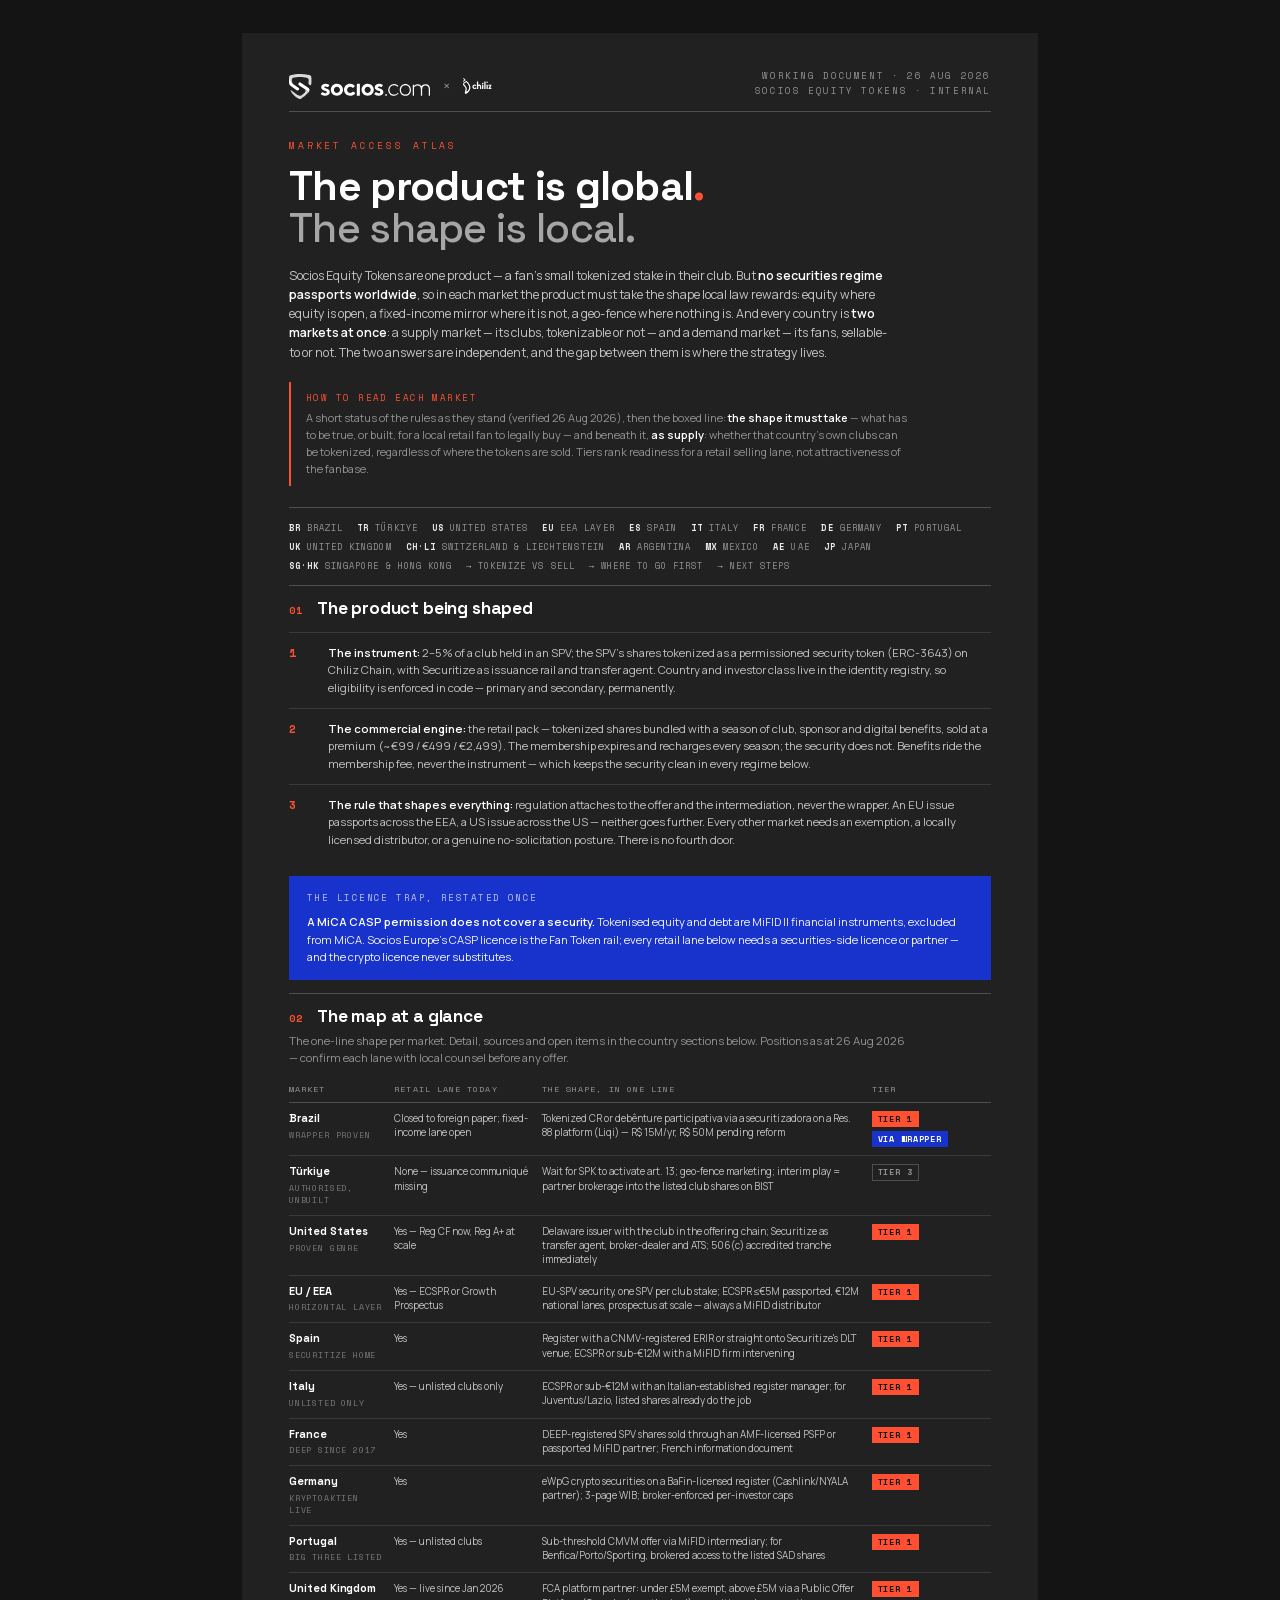
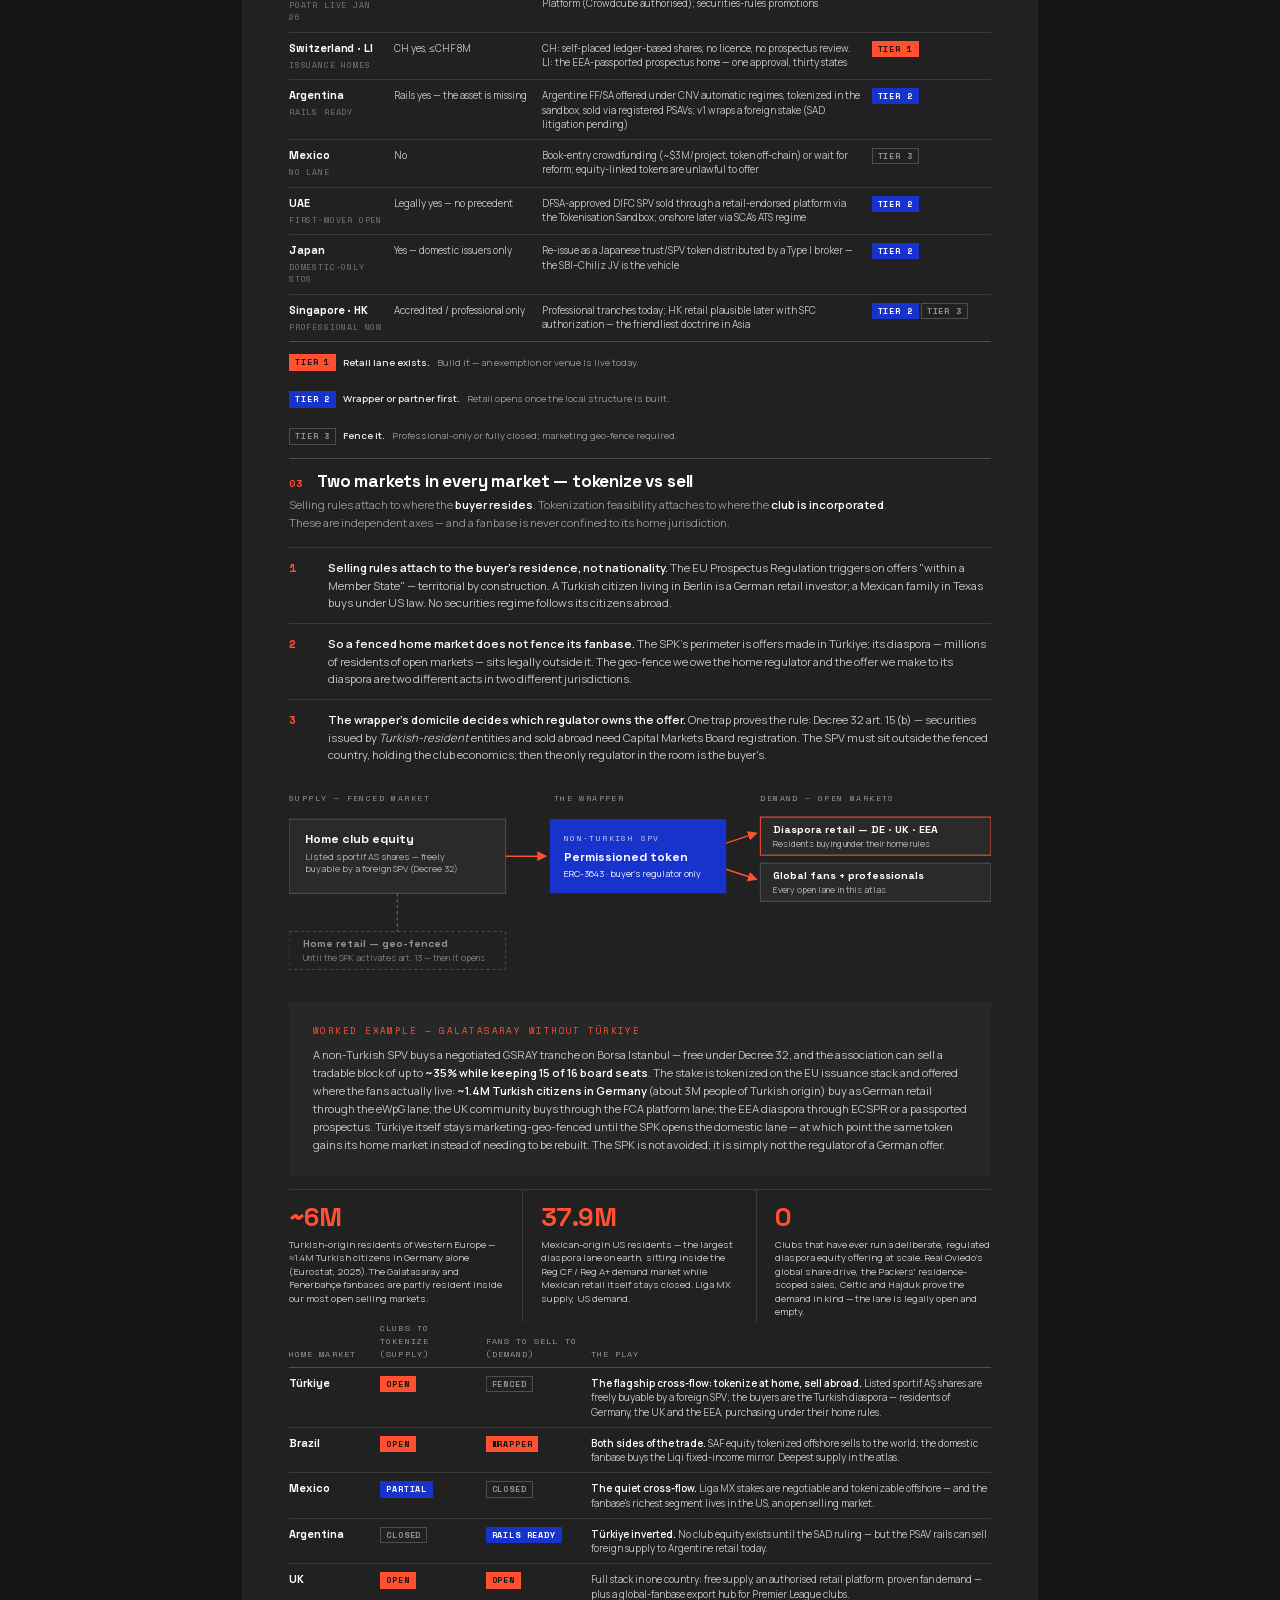
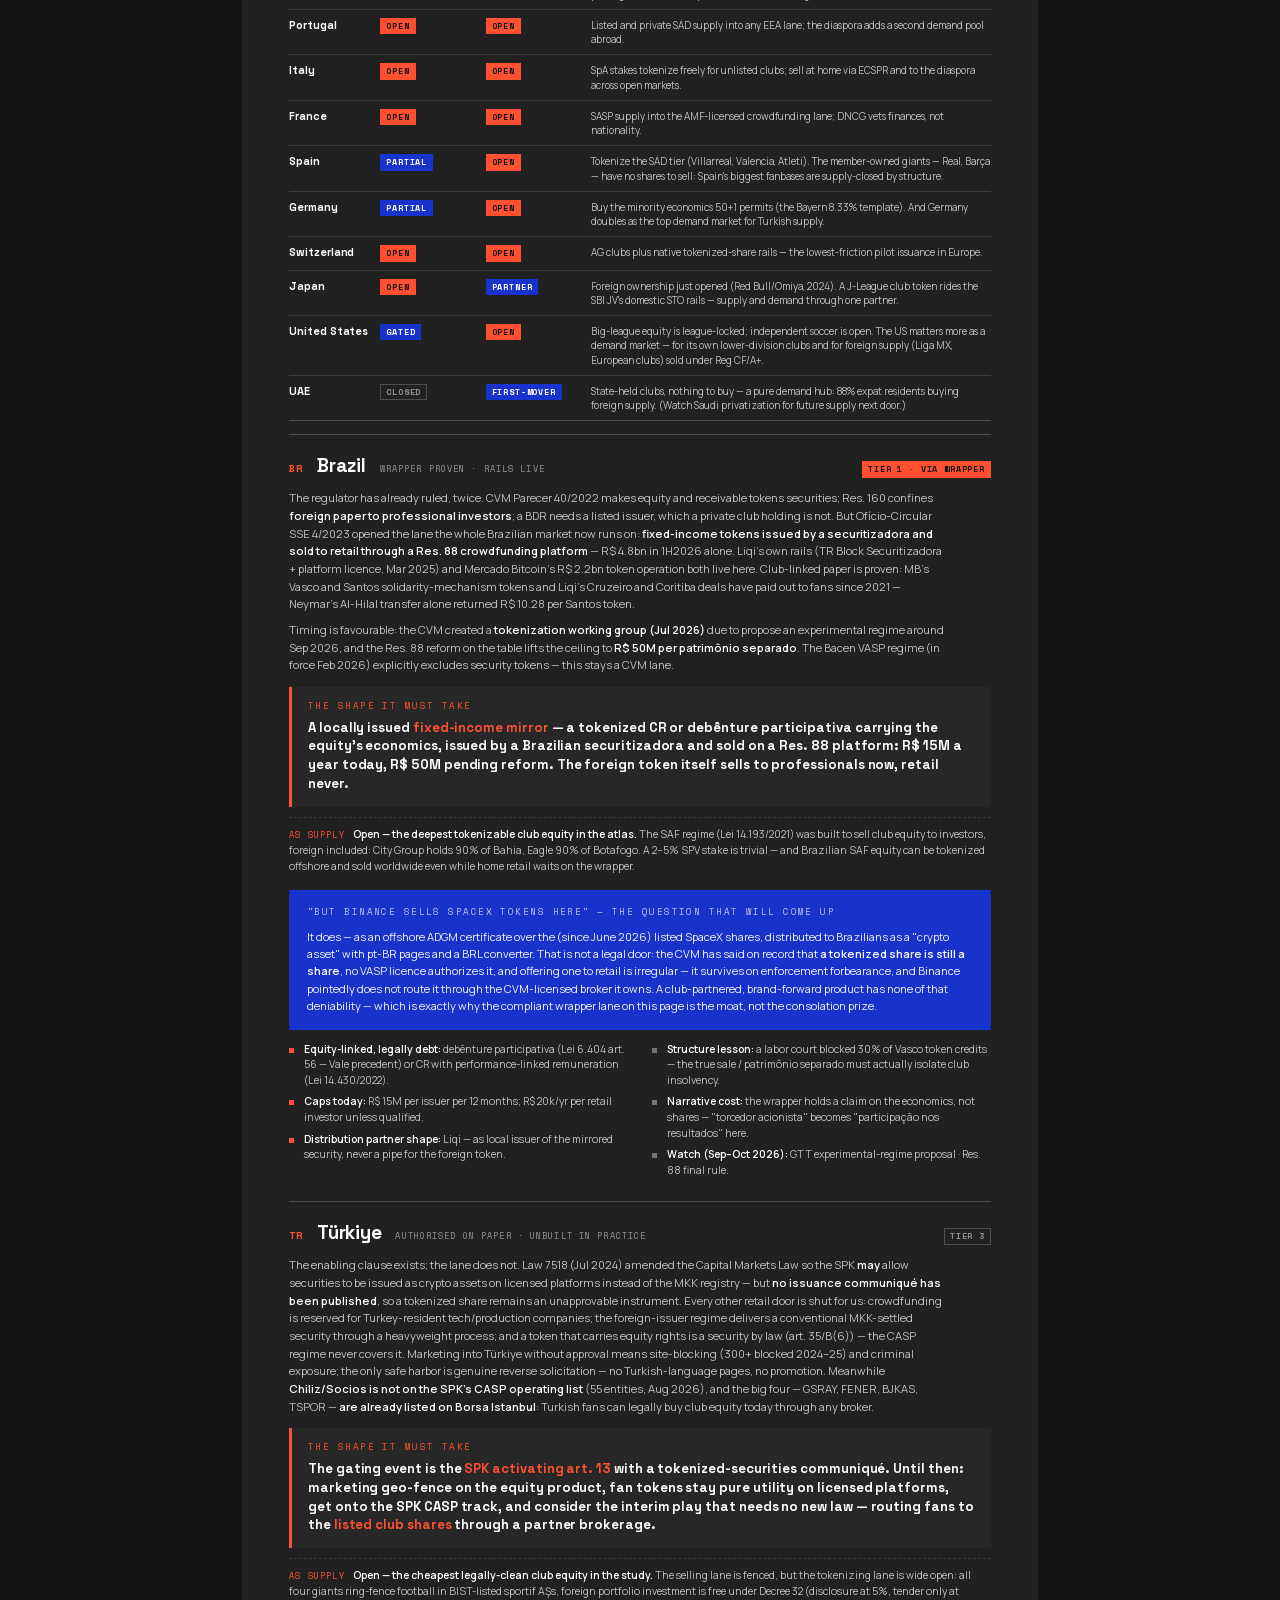
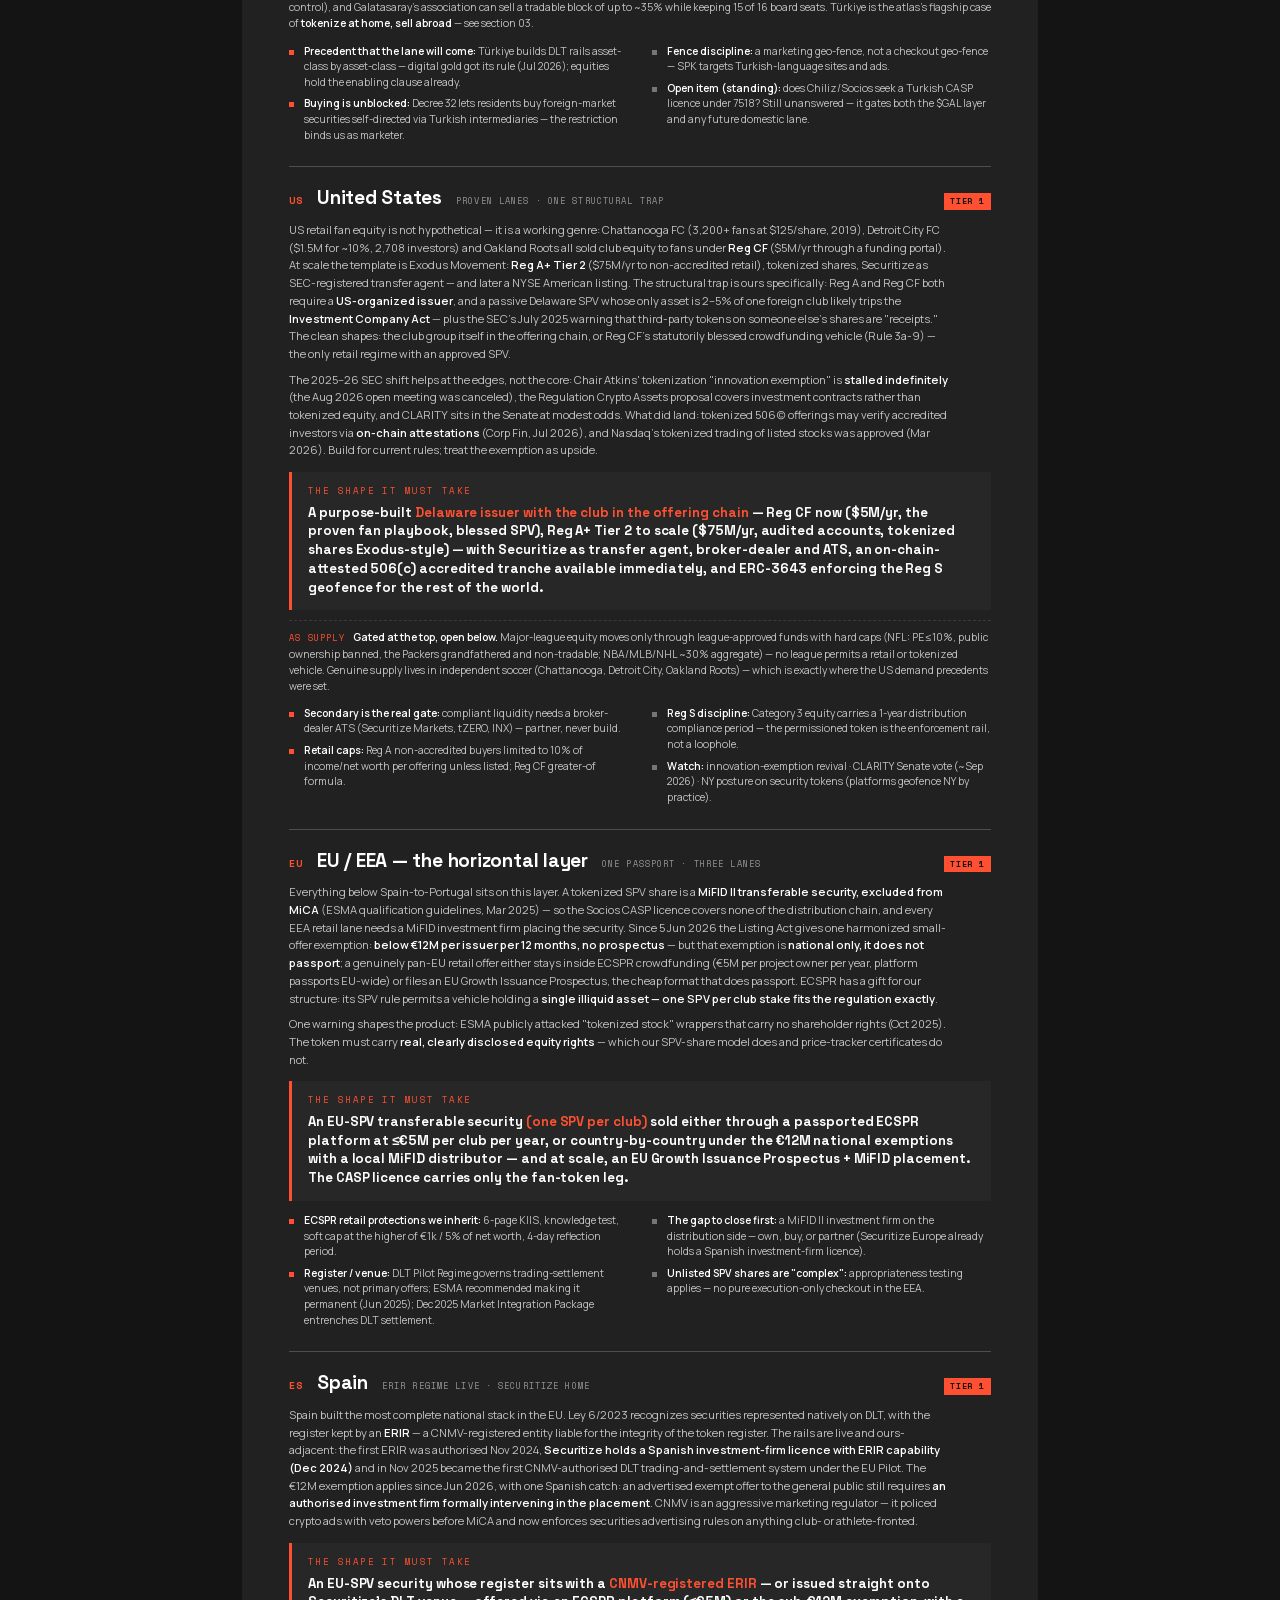
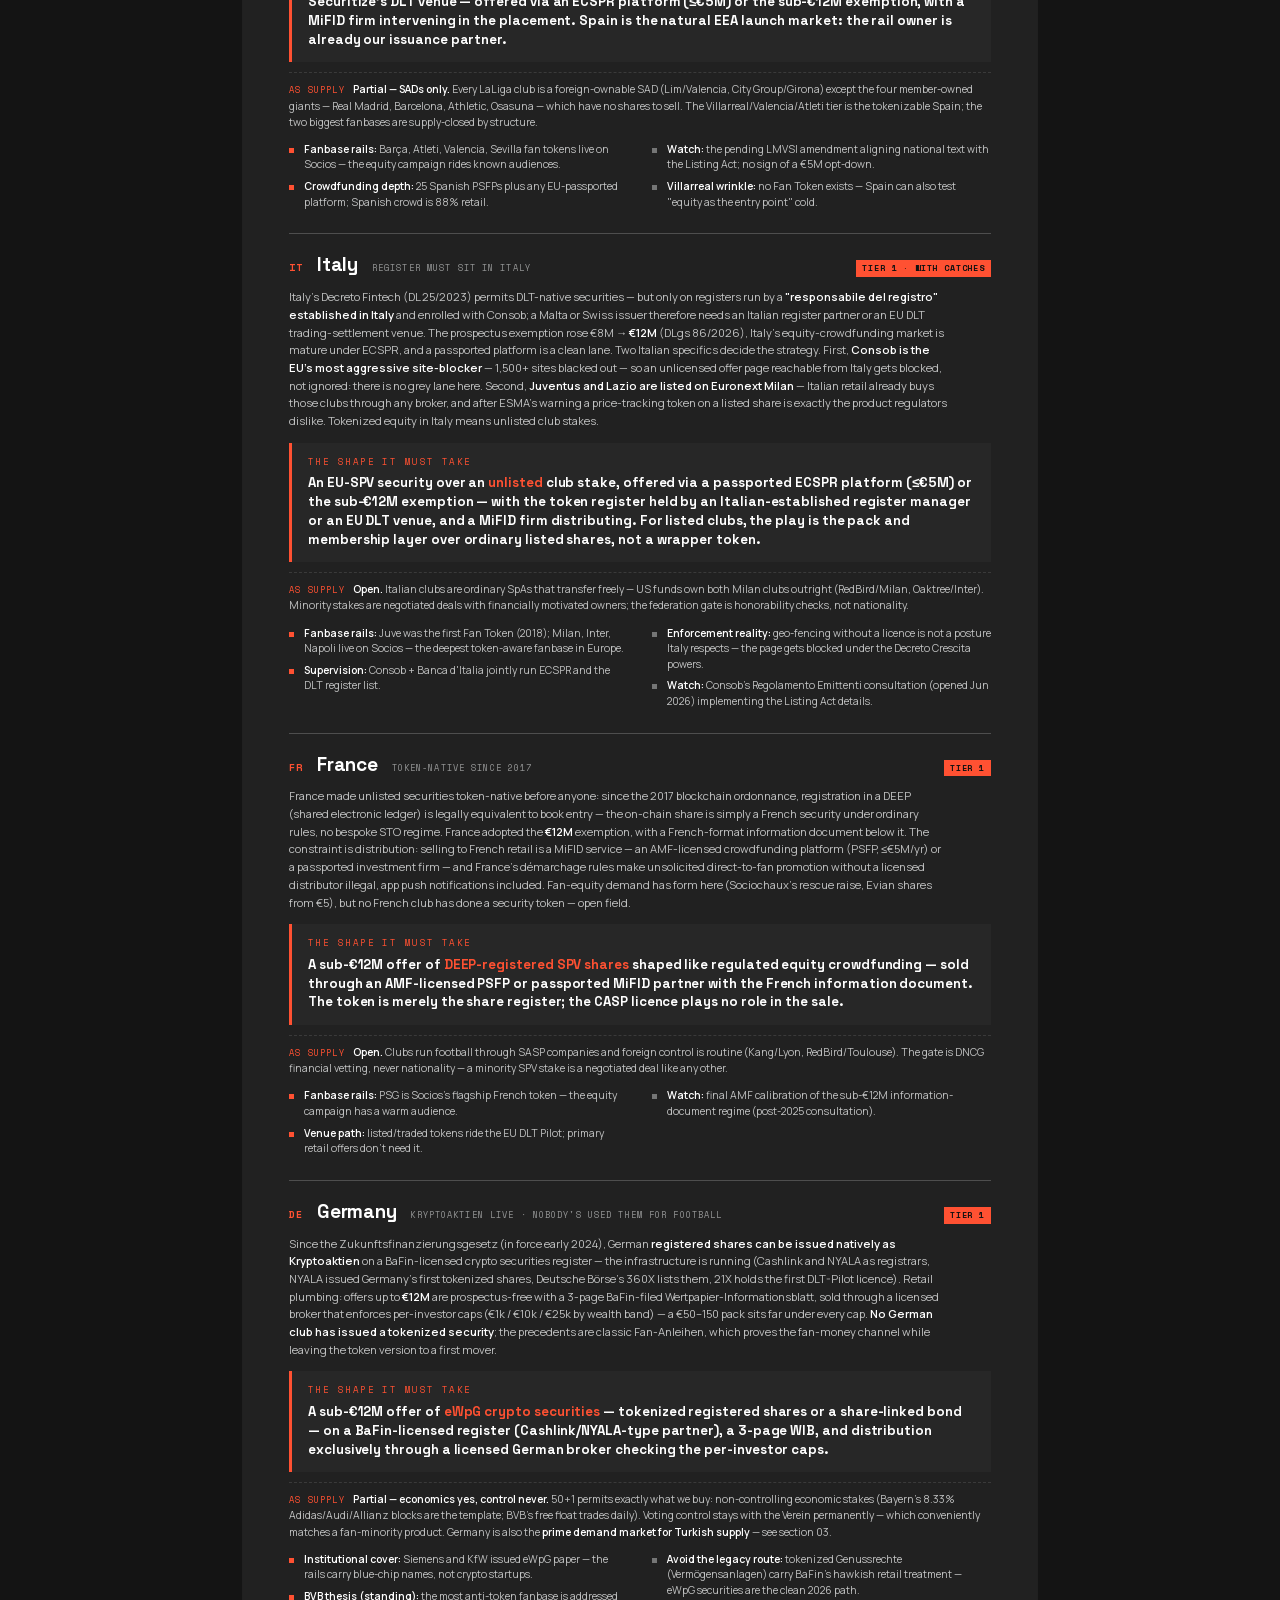
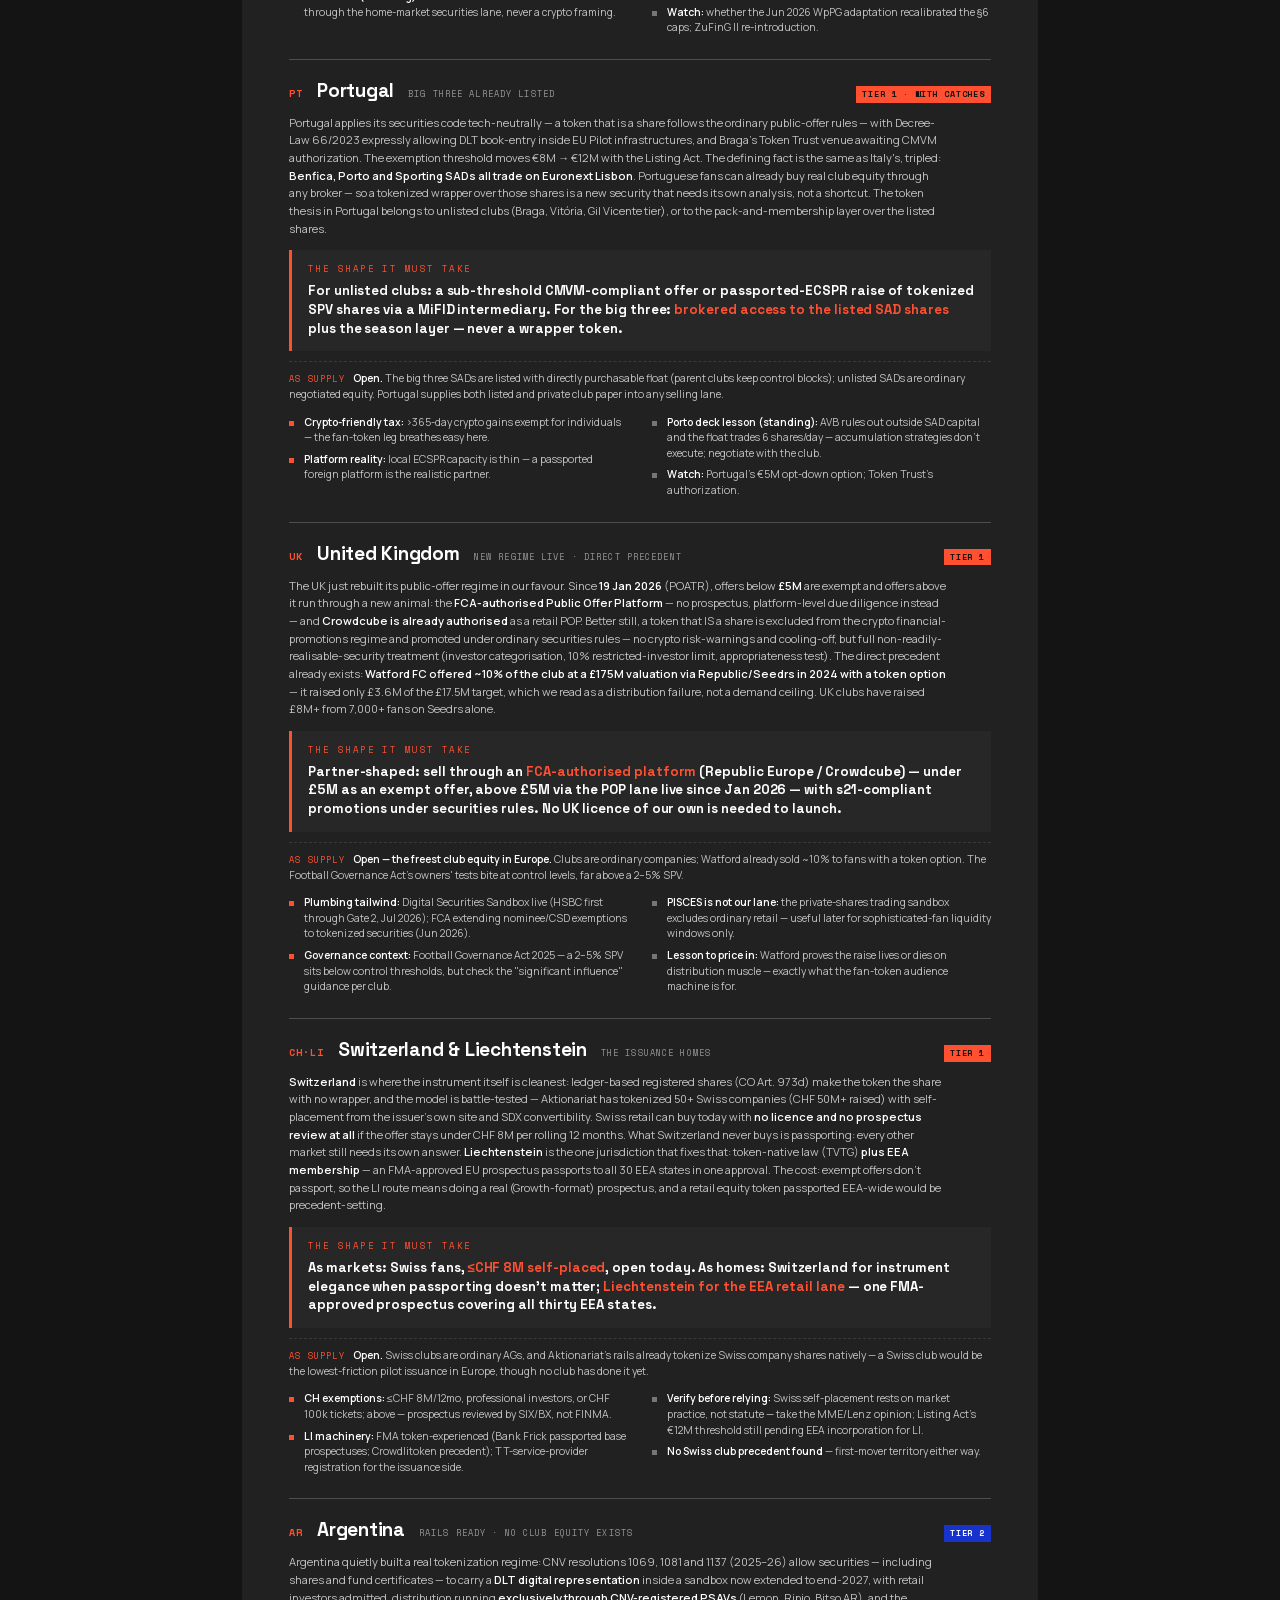
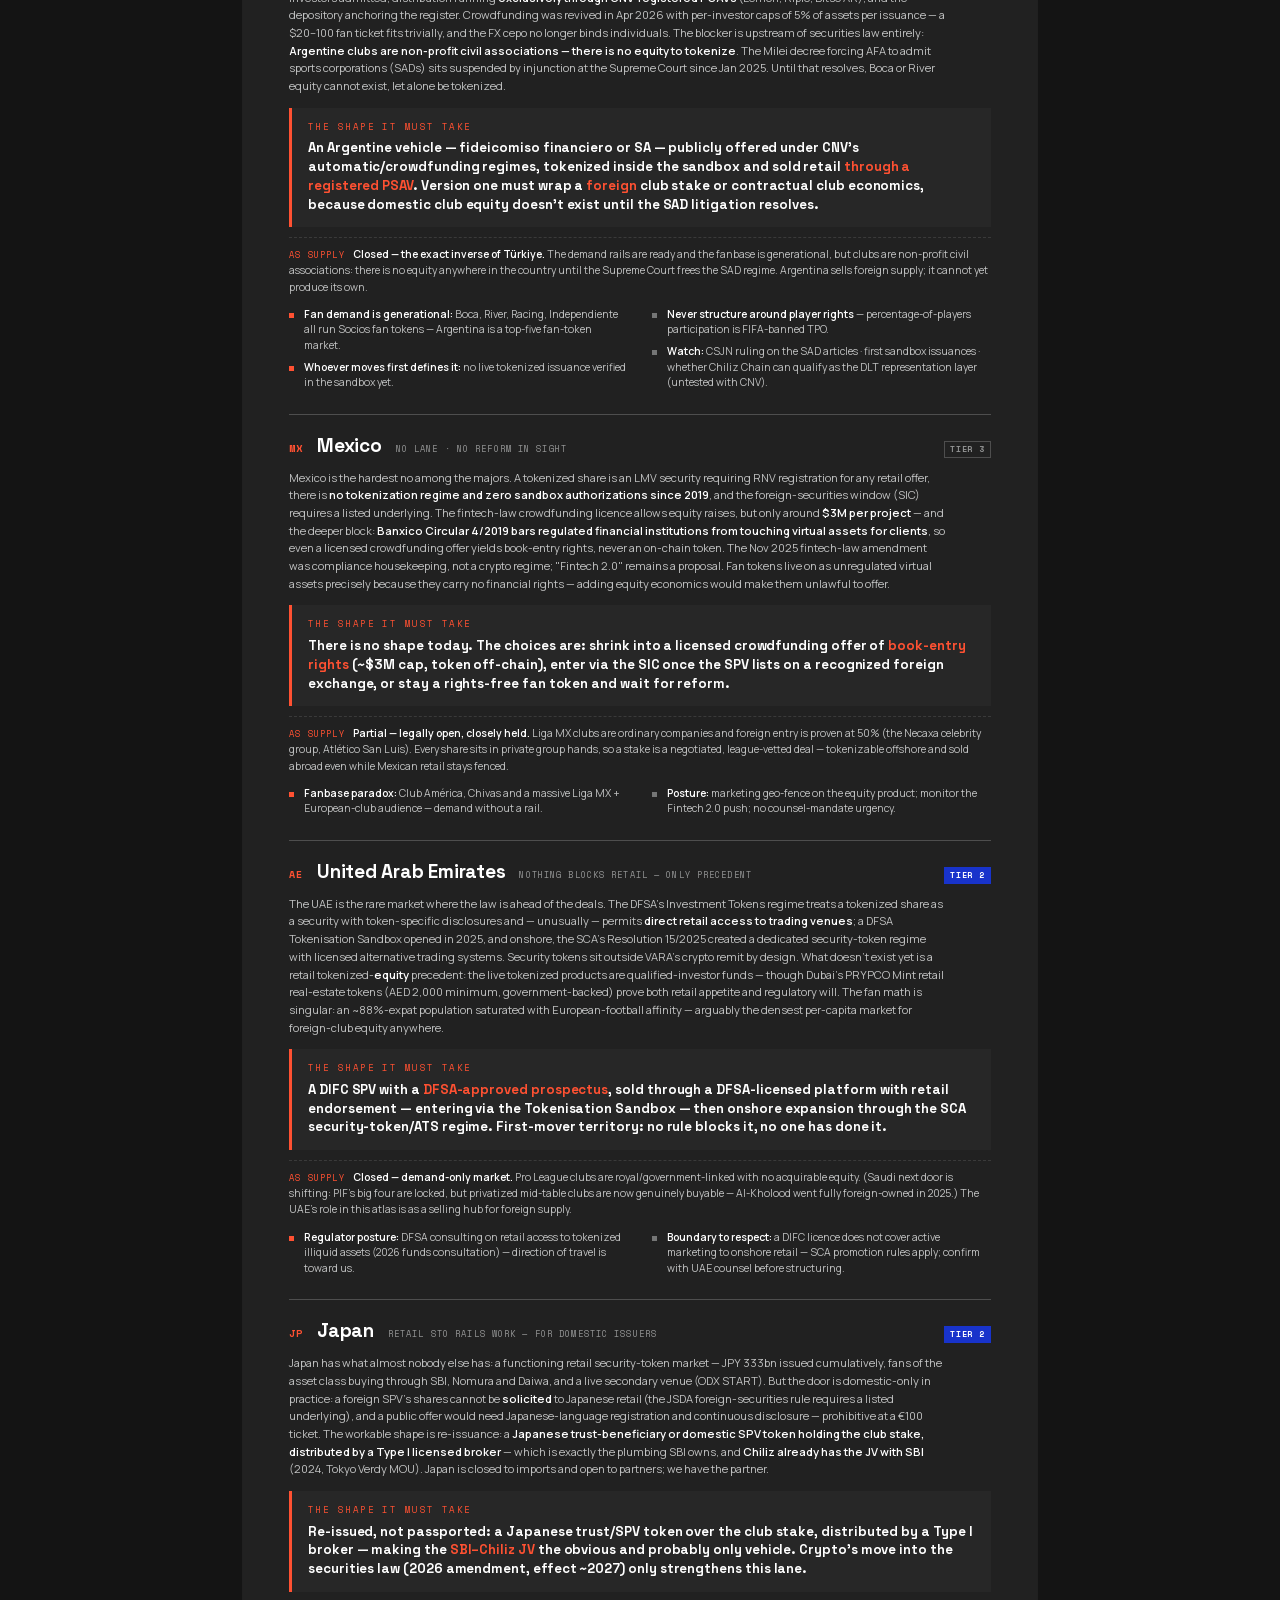
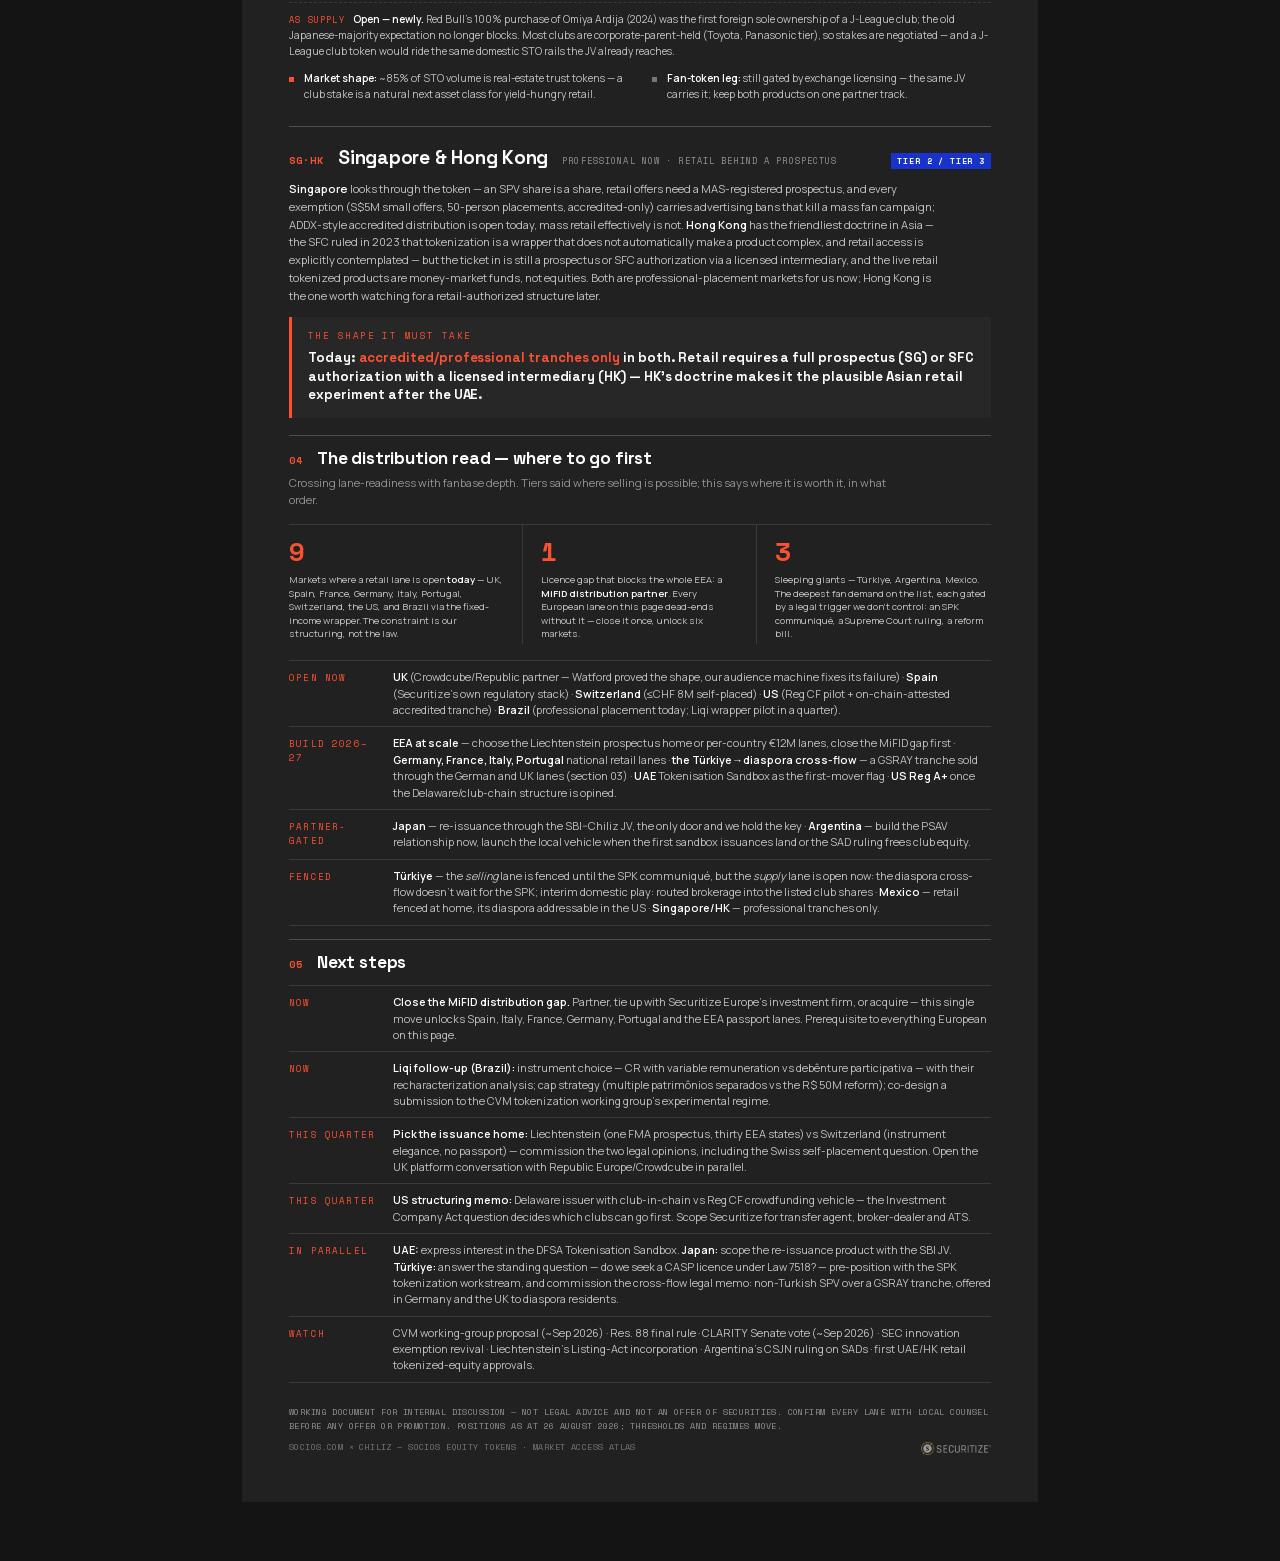
==== commit 928308e1: "feat: add Binance bStocks callout to Brazil section Preempts the inevitable internal question: SPCXB" ====
--- a/index.html
+++ b/index.html
@@ -610,6 +610,10 @@
       <p>A locally issued <span class="amp">fixed-income mirror</span> — a tokenized CR or debênture participativa carrying the equity's economics, issued by a Brazilian securitizadora and sold on a Res. 88 platform: R$ 15M a year today, R$ 50M pending reform. The foreign token itself sells to professionals now, retail never.</p>
     </div>
     <div class="supply"><span class="w">As supply</span><b>Open — the deepest tokenizable club equity in the atlas.</b> The SAF regime (Lei 14.193/2021) was built to sell club equity to investors, foreign included: City Group holds 90% of Bahia, Eagle 90% of Botafogo. A 2–5% SPV stake is trivial — and Brazilian SAF equity can be tokenized offshore and sold worldwide even while home retail waits on the wrapper.</div>
+    <div class="callout">
+      <div class="cap">"But Binance sells SpaceX tokens here" — the question that will come up</div>
+      <p>It does — as an offshore ADGM certificate over the (since June 2026) listed SpaceX shares, distributed to Brazilians as a "crypto asset" with pt-BR pages and a BRL converter. That is not a legal door: the CVM has said on record that <b>a tokenized share is still a share</b>, no VASP licence authorizes it, and offering one to retail is irregular — it survives on enforcement forbearance, and Binance pointedly does not route it through the CVM-licensed broker it owns. A club-partnered, brand-forward product has none of that deniability — which is exactly why the compliant wrapper lane on this page is the moat, not the consolation prize.</p>
+    </div>
     <div class="facts">
       <ul class="tick">
         <li><b>Equity-linked, legally debt:</b> debênture participativa (Lei 6.404 art. 56 — Vale precedent) or CR with performance-linked remuneration (Lei 14.430/2022).</li>
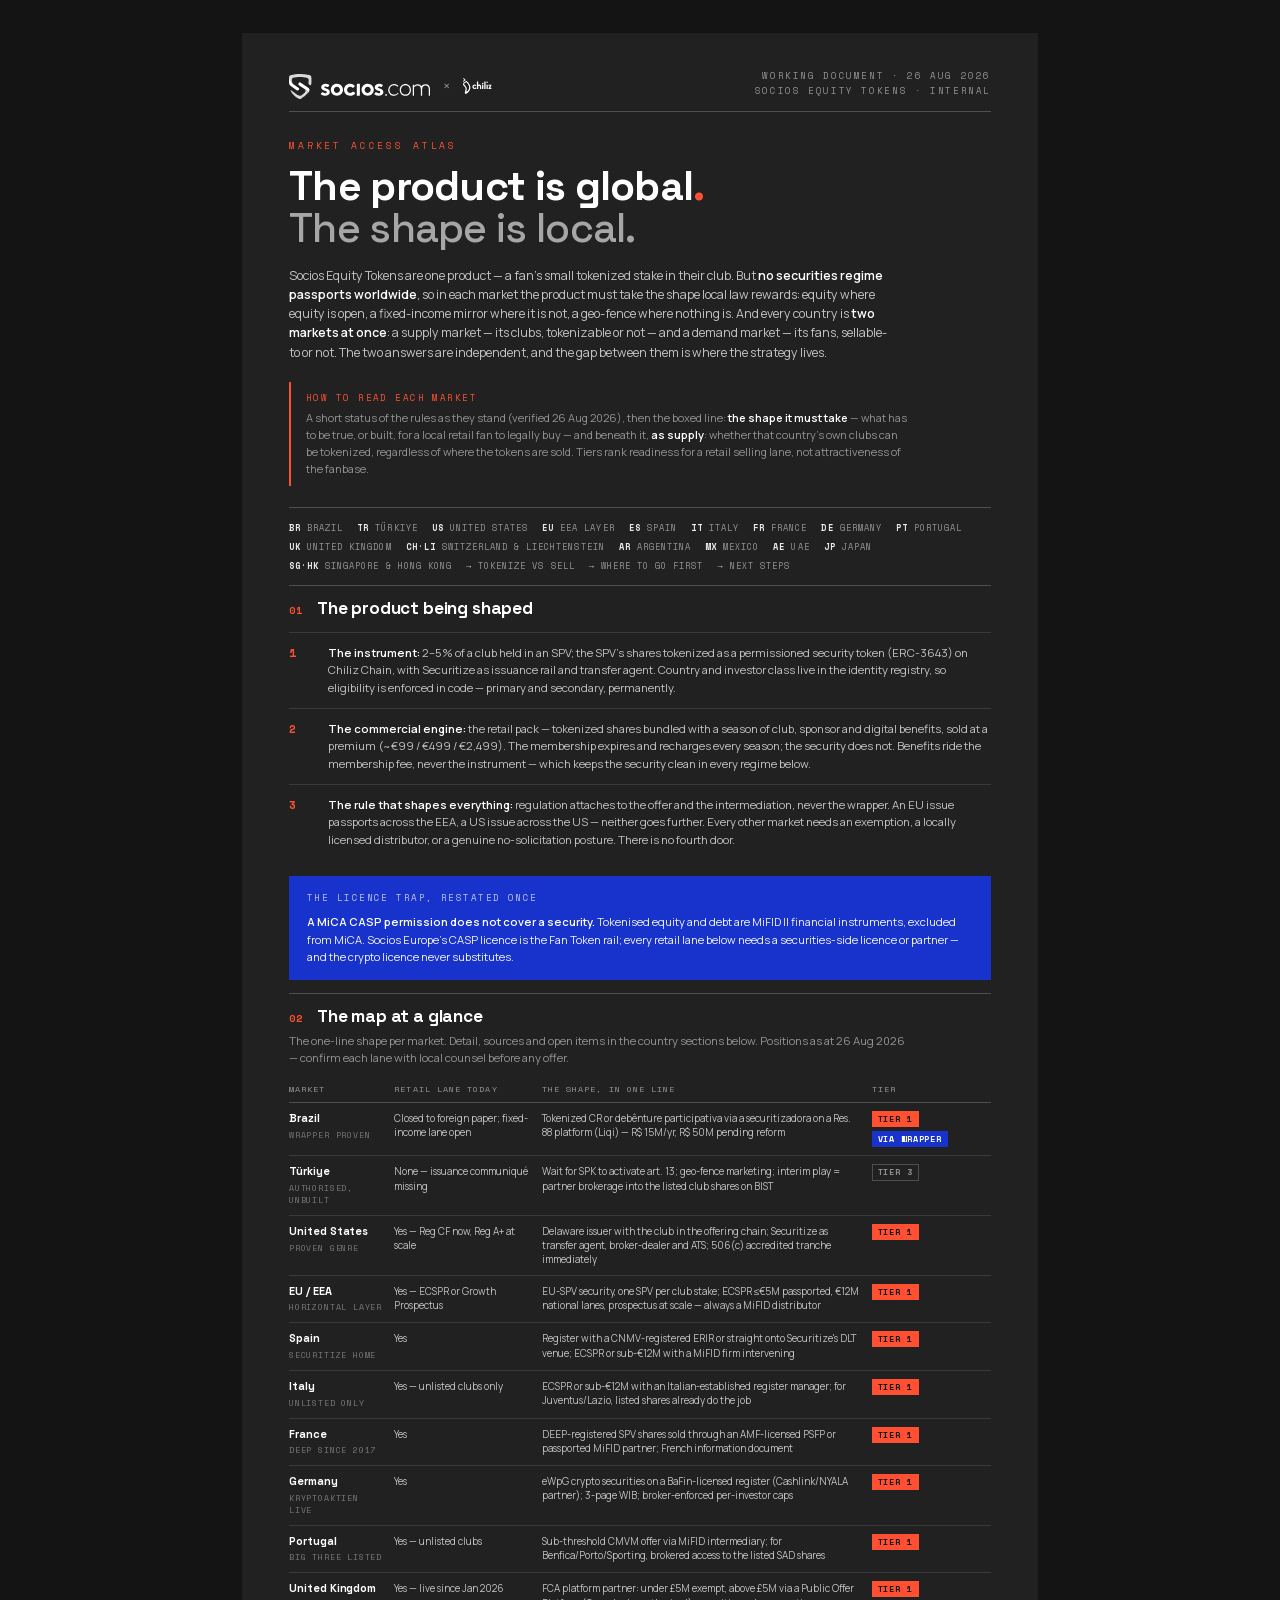
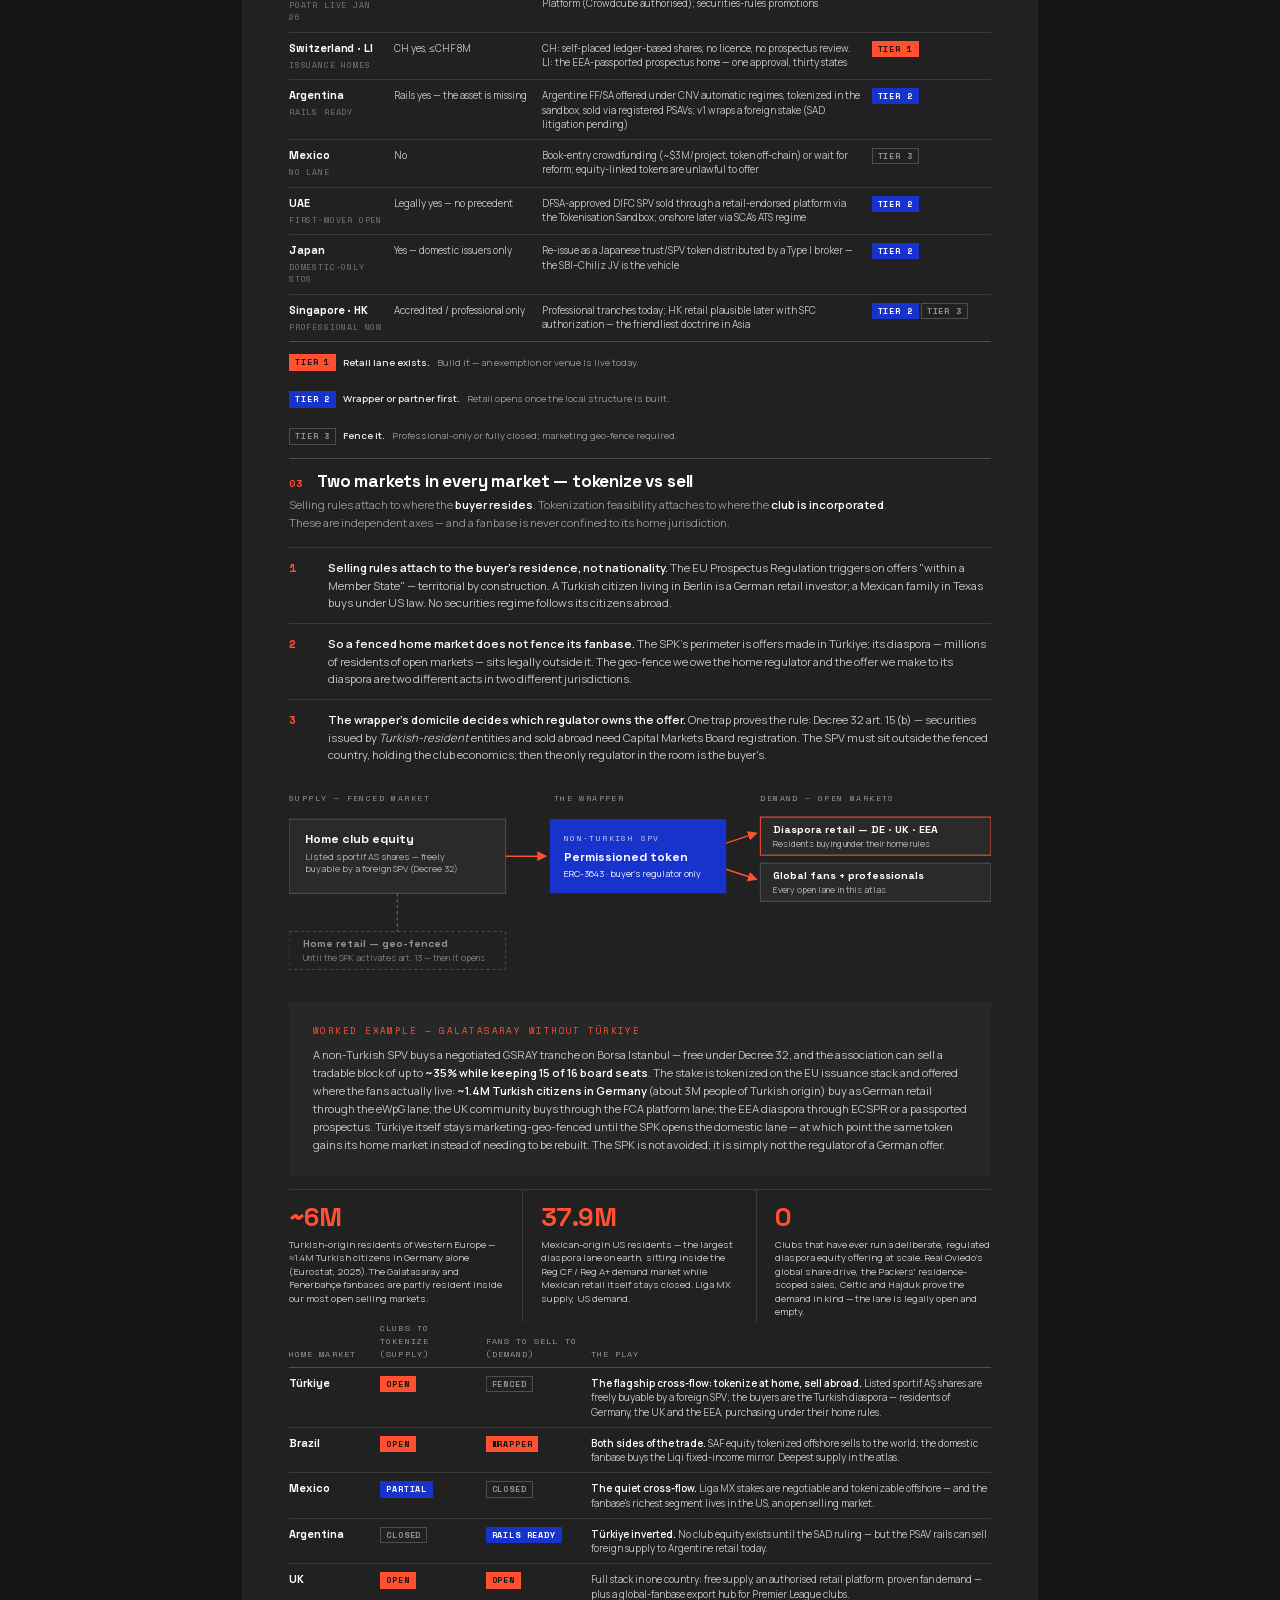
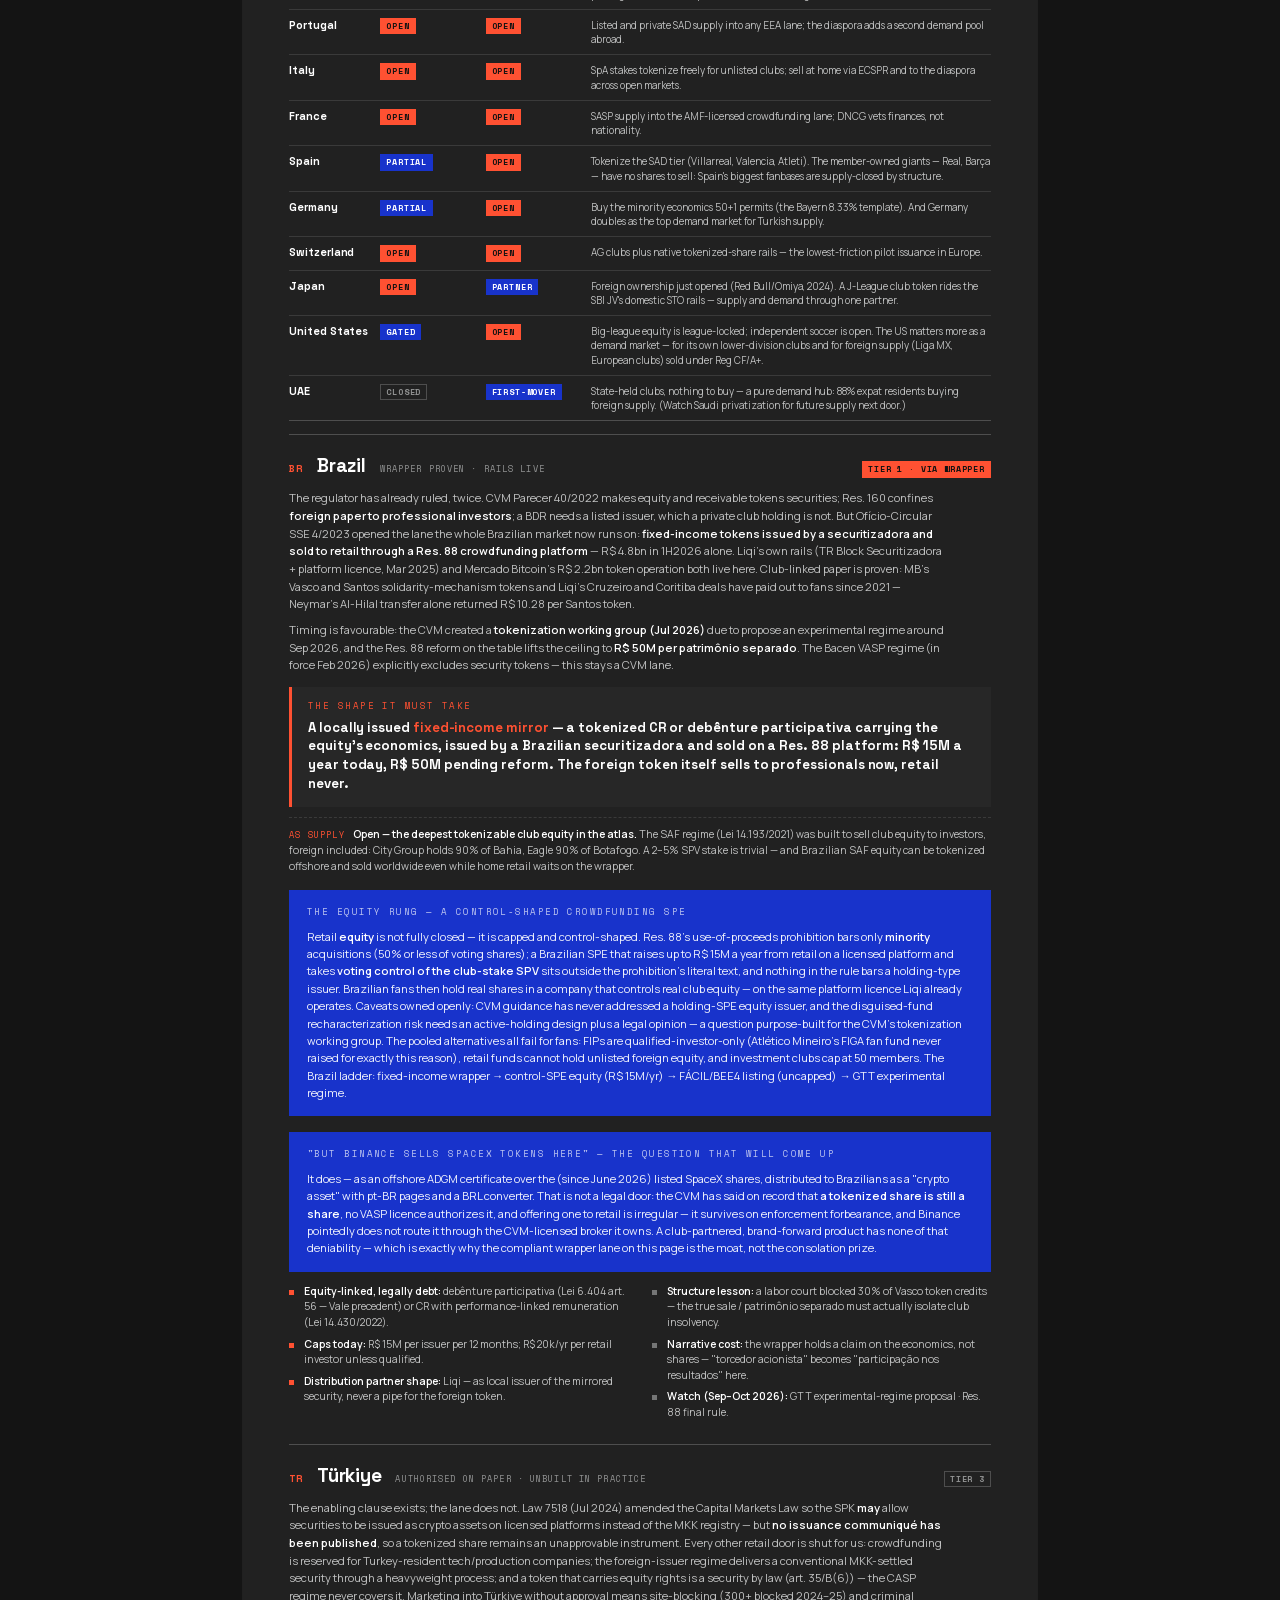
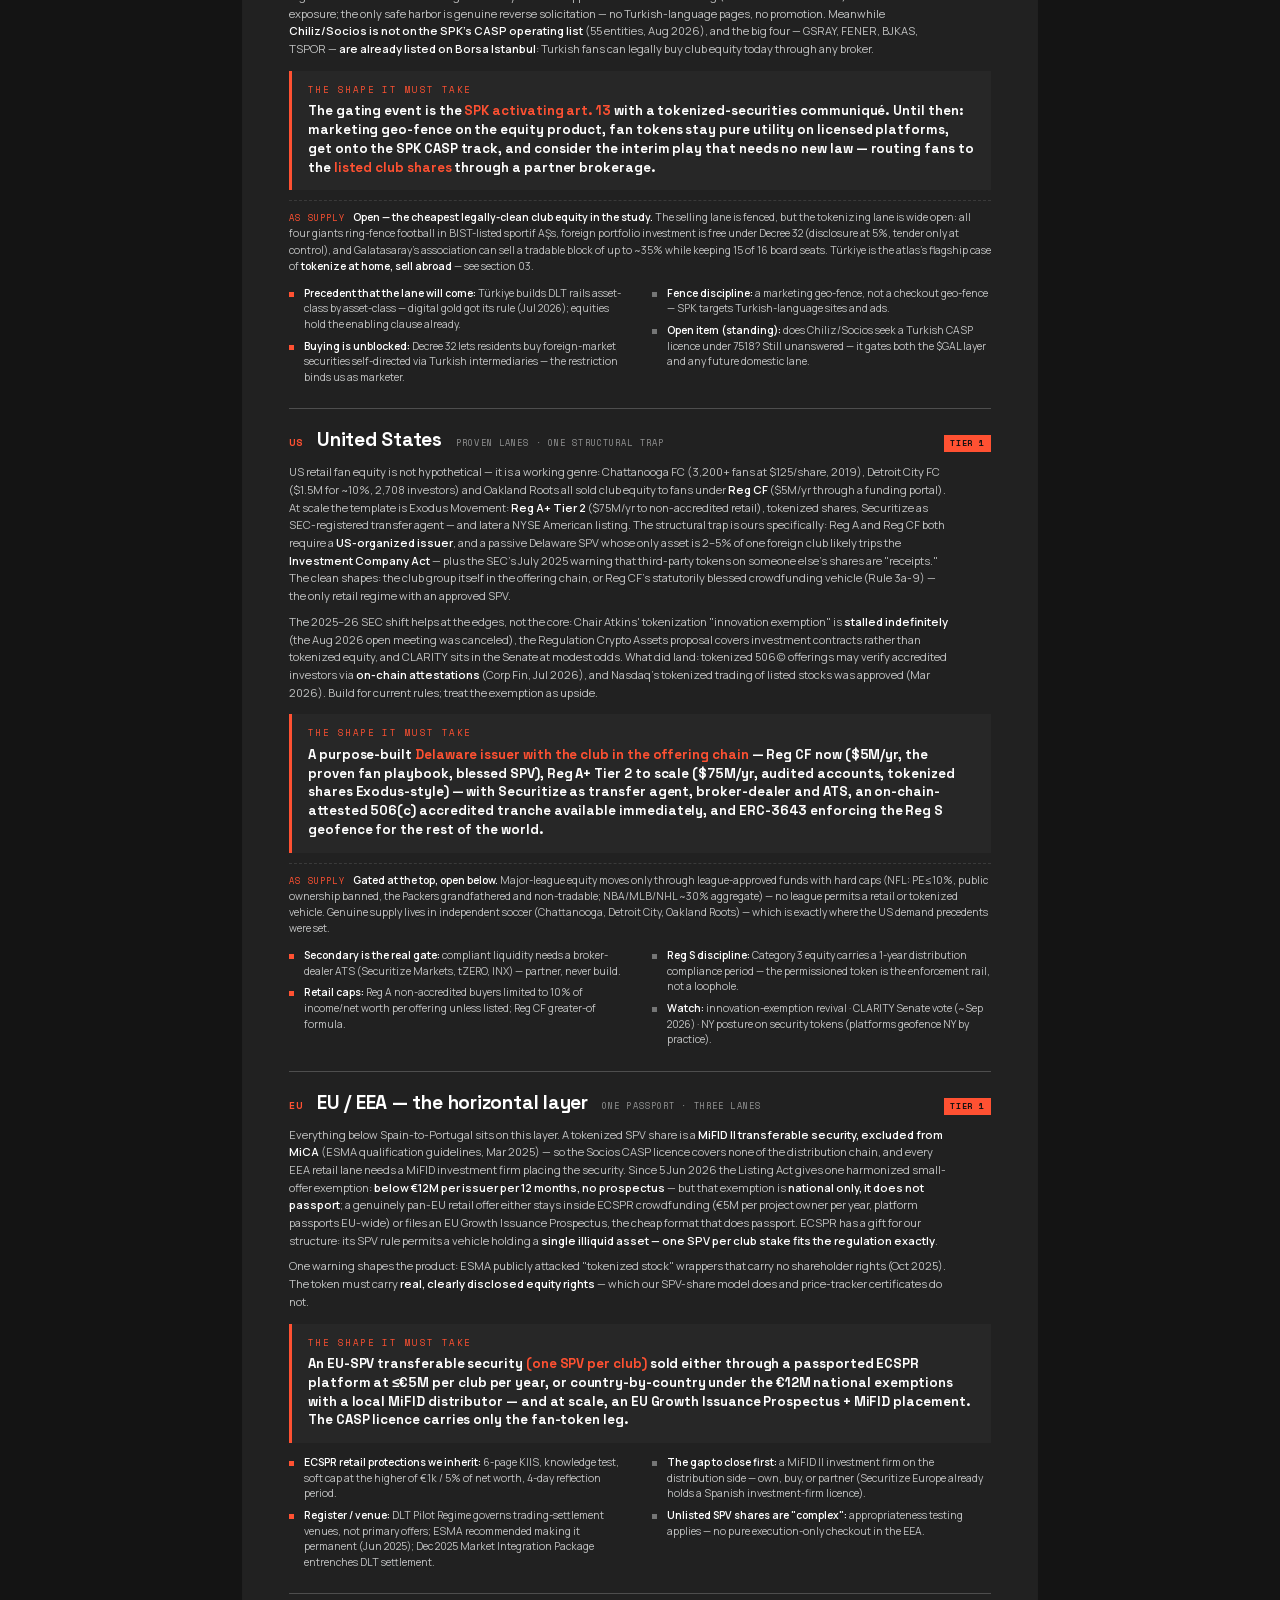
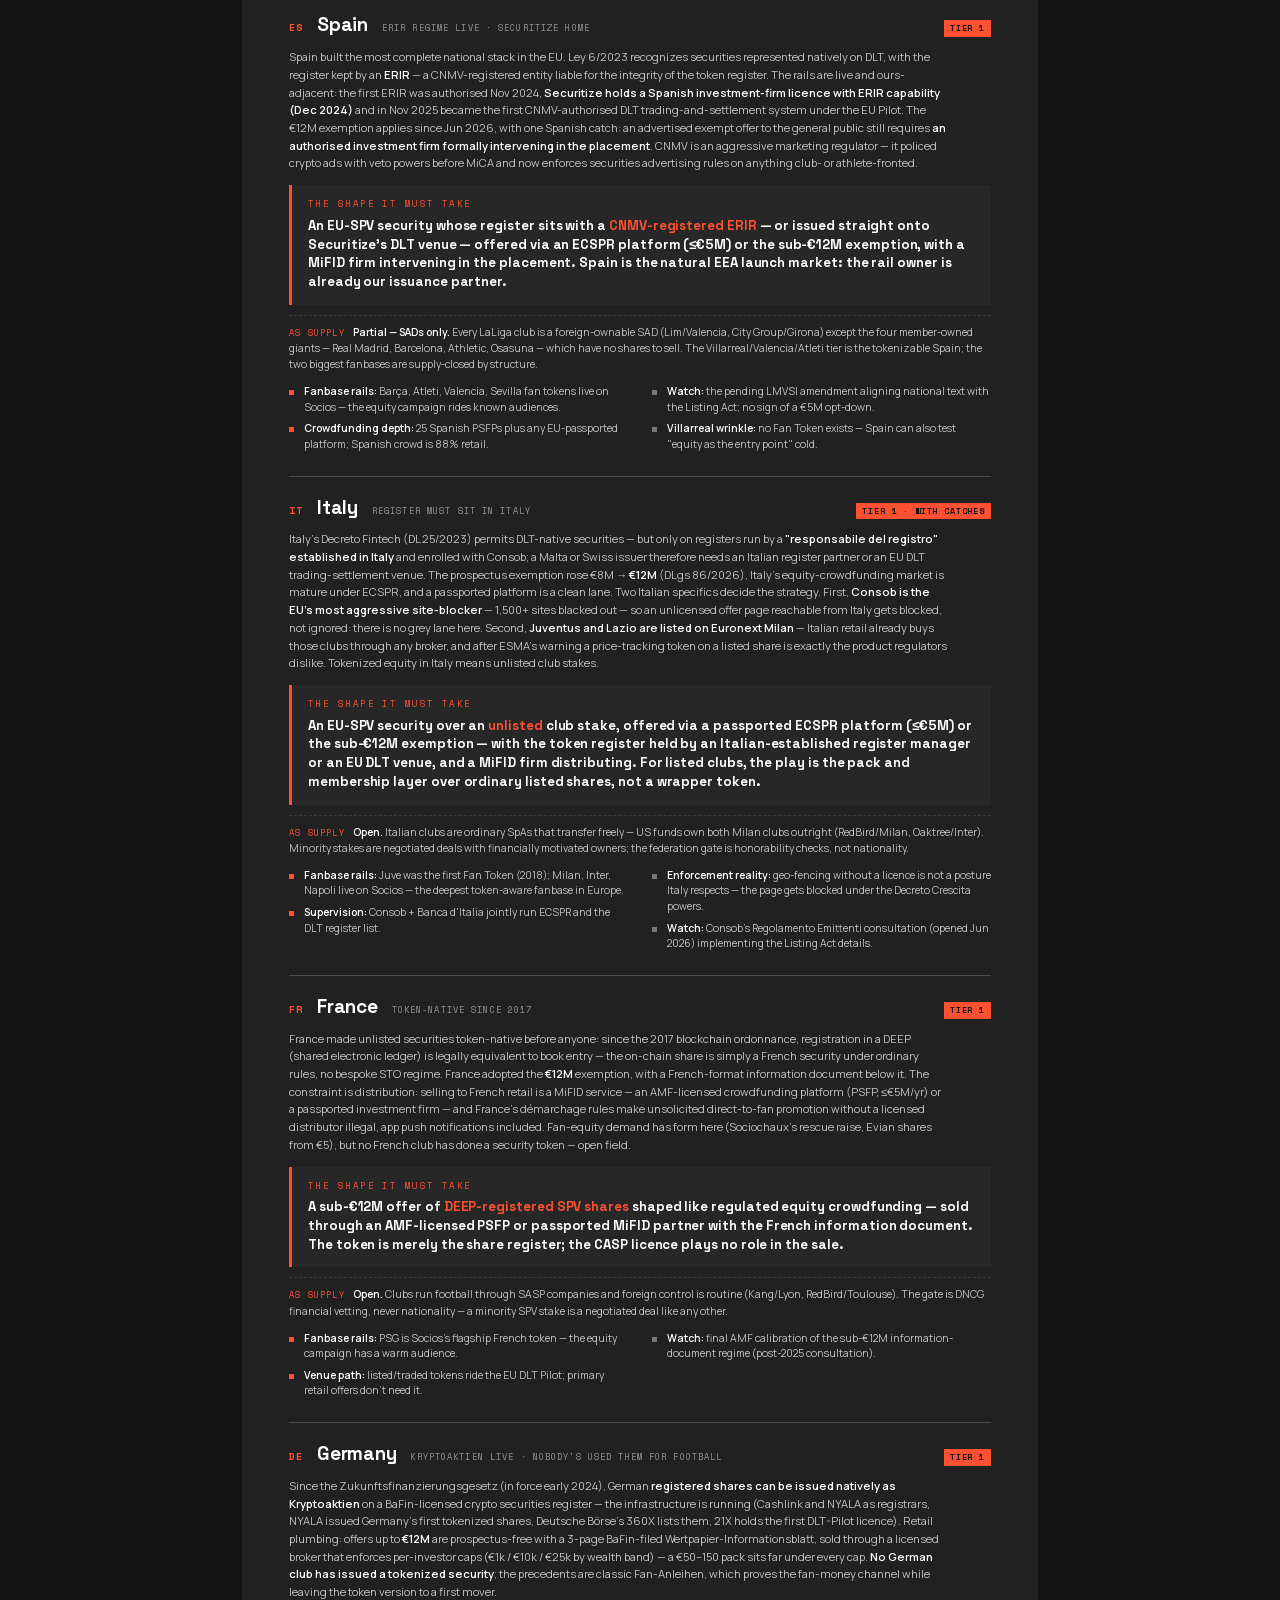
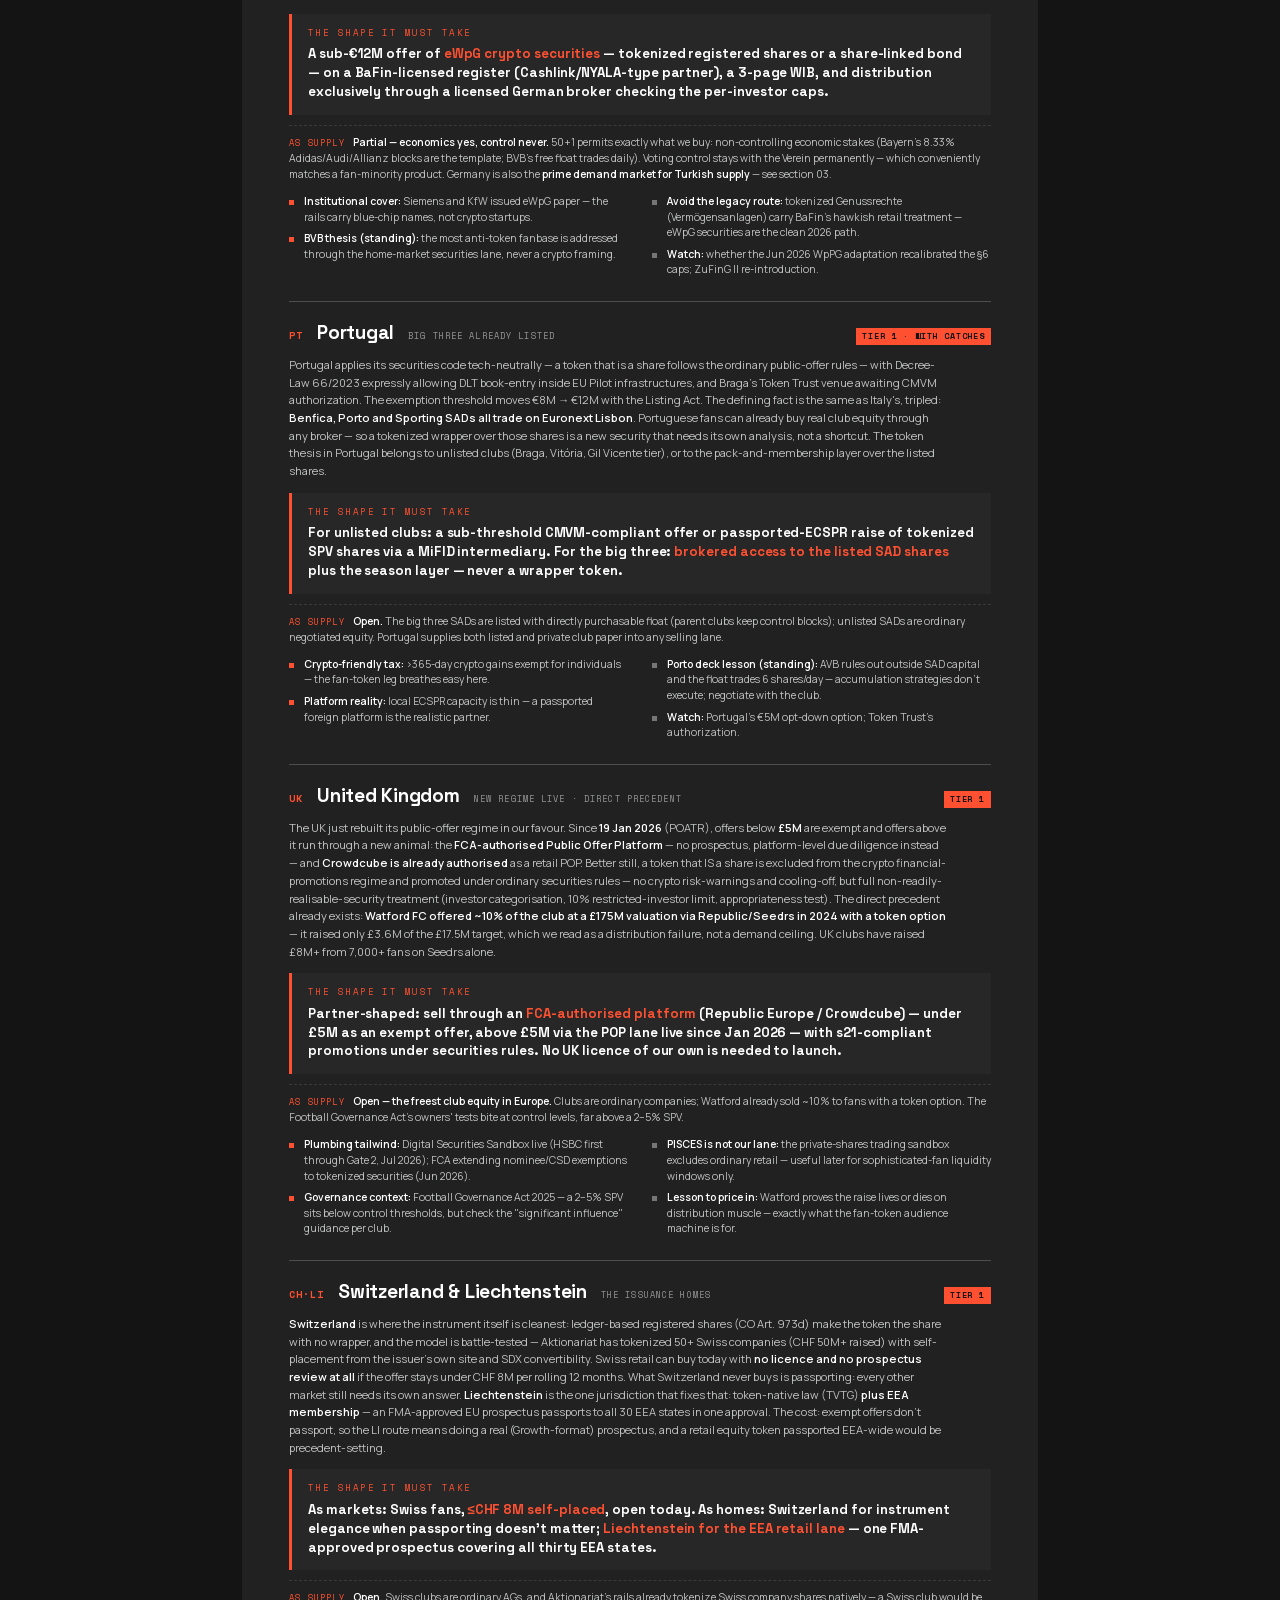
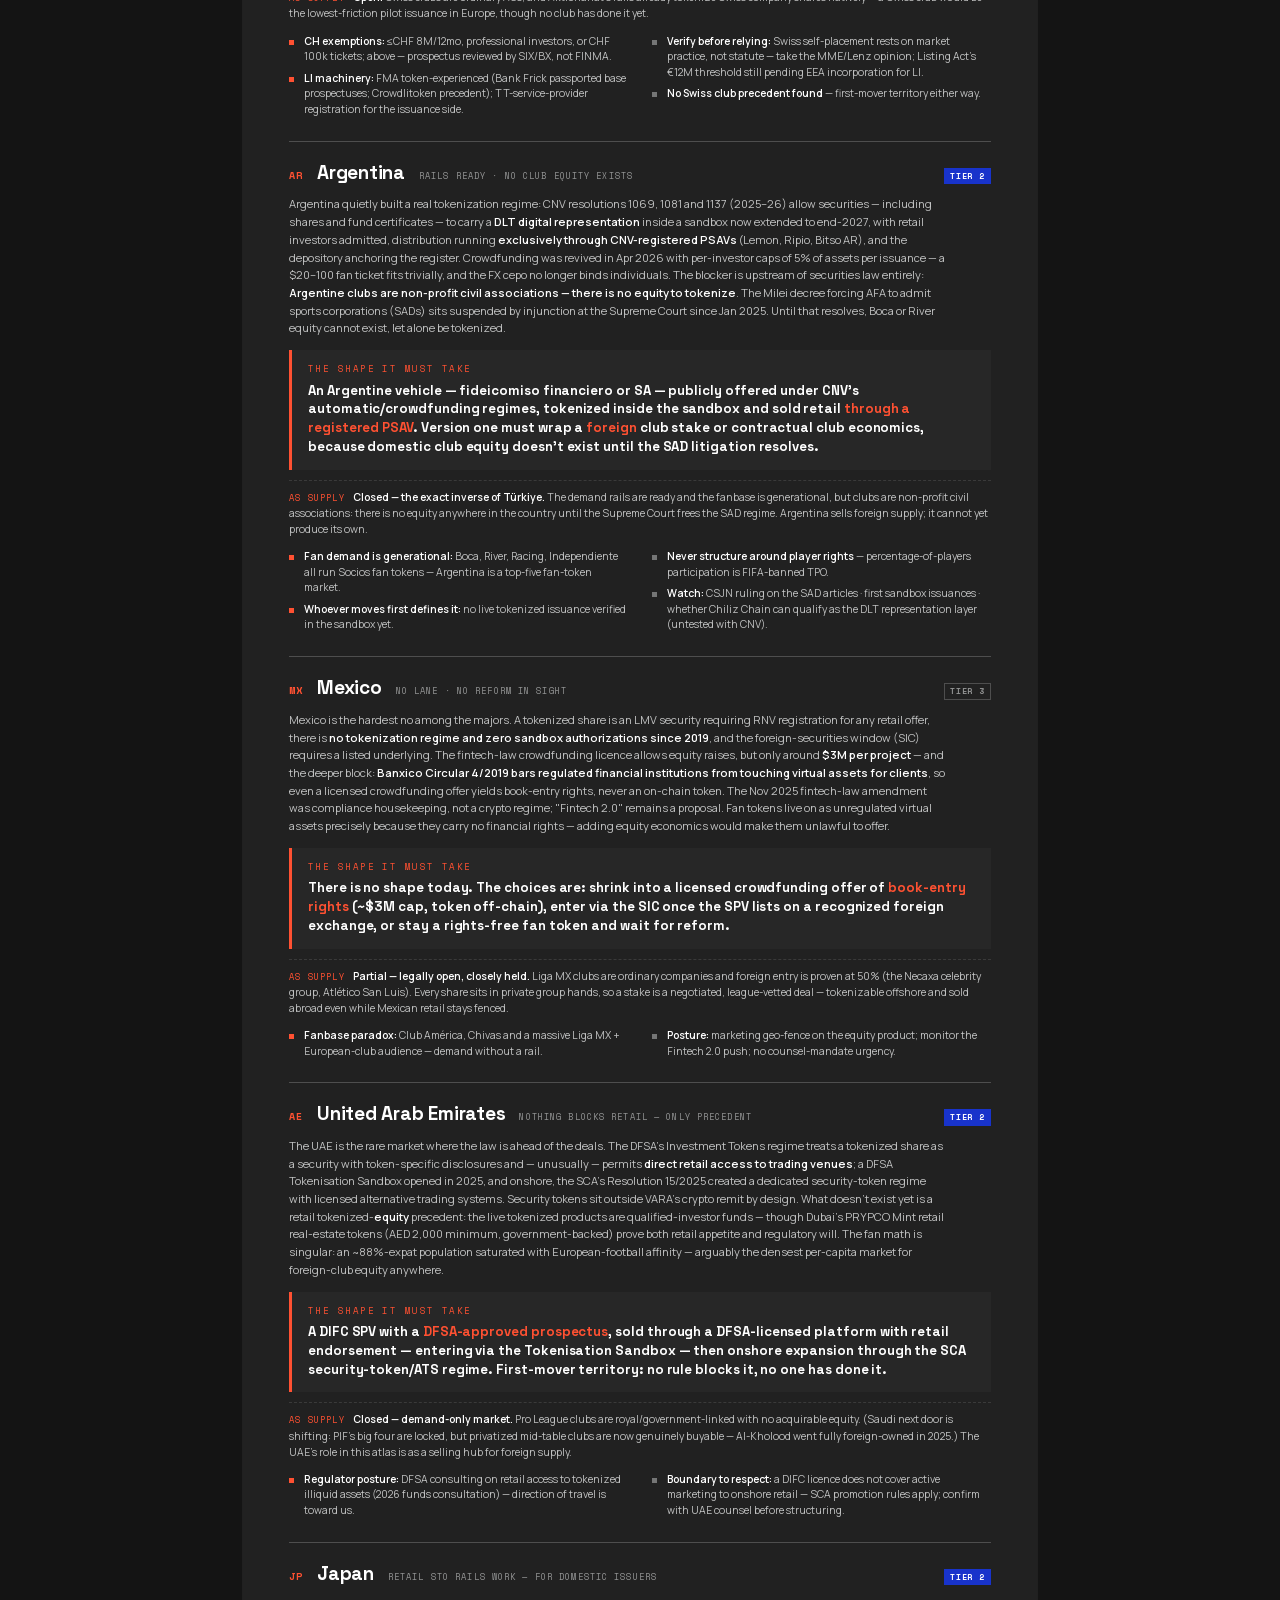
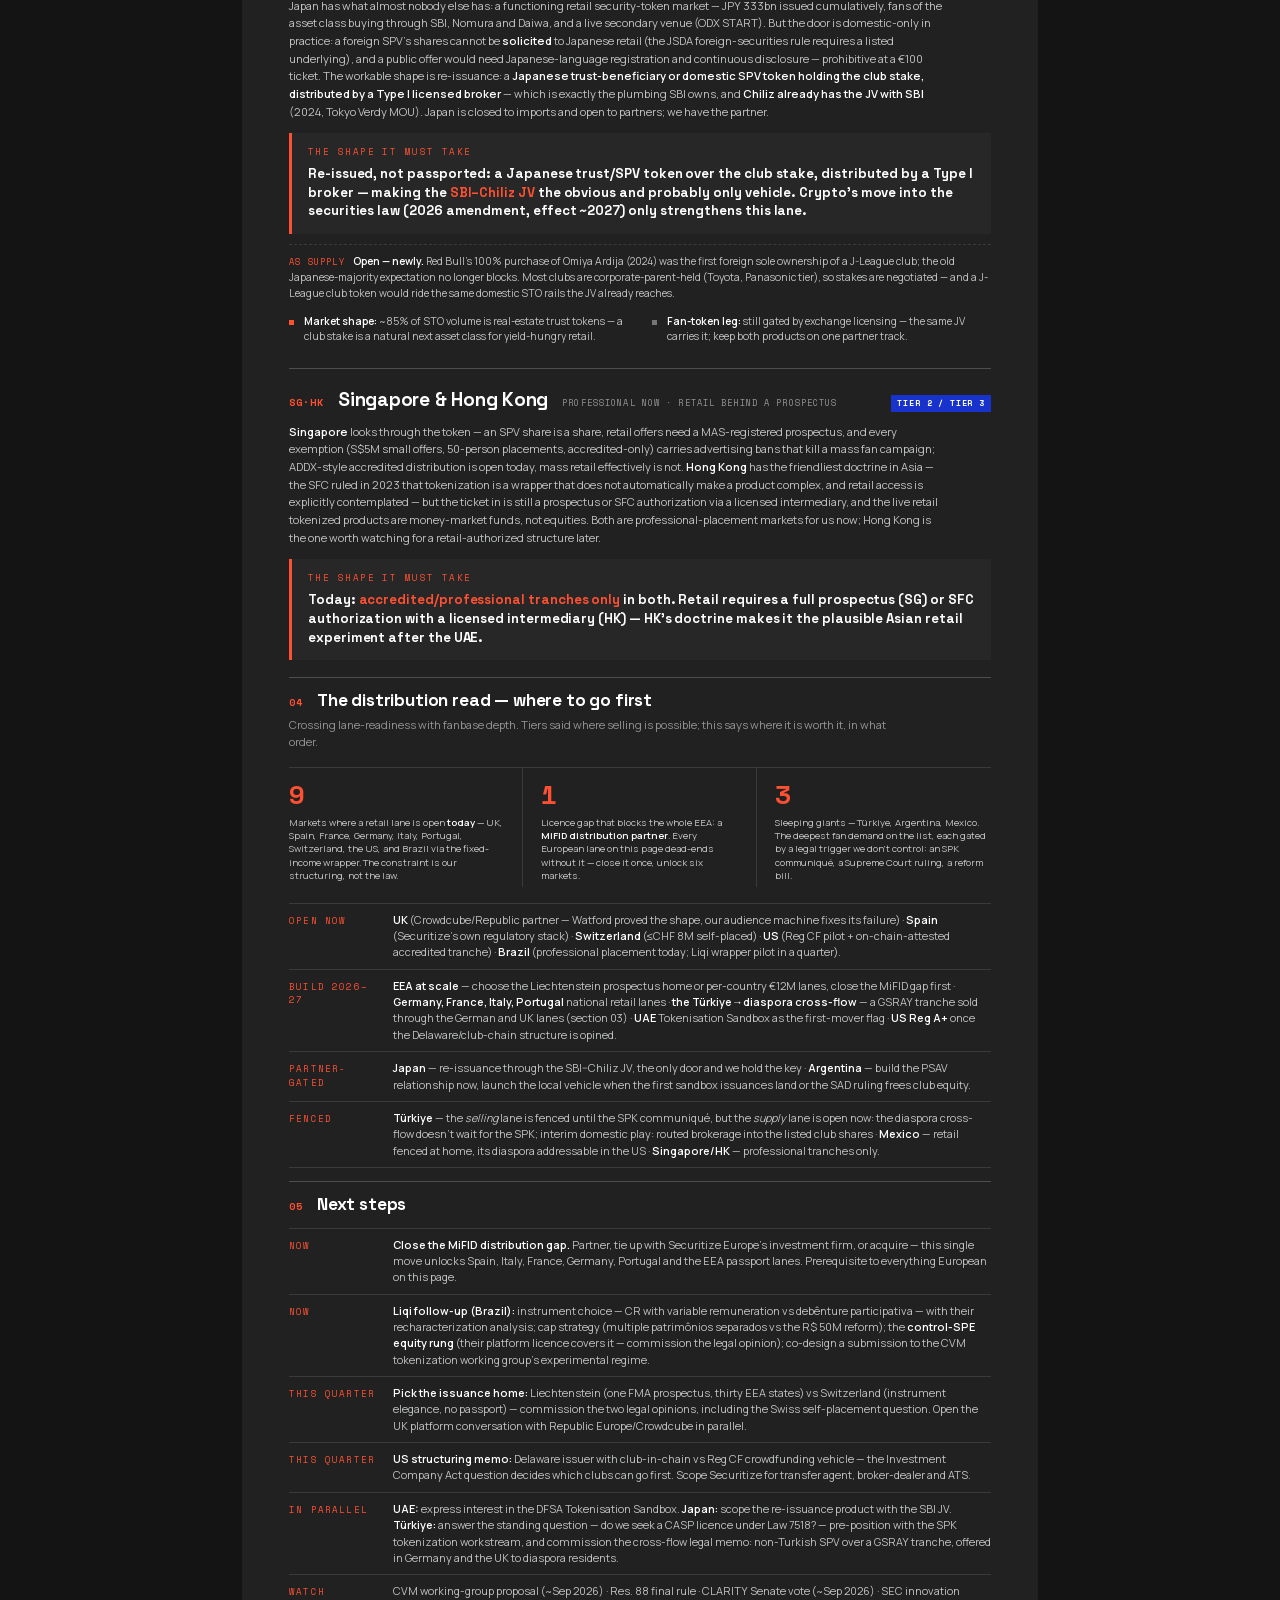
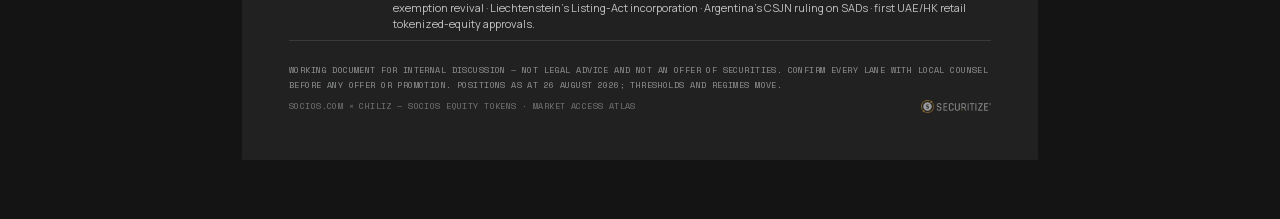
==== commit 873305c9: "feat: Brazil equity rung — Res 88 control-SPE workaround Retail equity is capped and control-shaped," ====
--- a/index.html
+++ b/index.html
@@ -611,6 +611,10 @@
     </div>
     <div class="supply"><span class="w">As supply</span><b>Open — the deepest tokenizable club equity in the atlas.</b> The SAF regime (Lei 14.193/2021) was built to sell club equity to investors, foreign included: City Group holds 90% of Bahia, Eagle 90% of Botafogo. A 2–5% SPV stake is trivial — and Brazilian SAF equity can be tokenized offshore and sold worldwide even while home retail waits on the wrapper.</div>
     <div class="callout">
+      <div class="cap">The equity rung — a control-shaped crowdfunding SPE</div>
+      <p>Retail <b>equity</b> is not fully closed — it is capped and control-shaped. Res. 88's use-of-proceeds prohibition bars only <b>minority</b> acquisitions (50% or less of voting shares); a Brazilian SPE that raises up to R$ 15M a year from retail on a licensed platform and takes <b>voting control of the club-stake SPV</b> sits outside the prohibition's literal text, and nothing in the rule bars a holding-type issuer. Brazilian fans then hold real shares in a company that controls real club equity — on the same platform licence Liqi already operates. Caveats owned openly: CVM guidance has never addressed a holding-SPE equity issuer, and the disguised-fund recharacterization risk needs an active-holding design plus a legal opinion — a question purpose-built for the CVM's tokenization working group. The pooled alternatives all fail for fans: FIPs are qualified-investor-only (Atlético Mineiro's FIGA fan fund never raised for exactly this reason), retail funds cannot hold unlisted foreign equity, and investment clubs cap at 50 members. The Brazil ladder: fixed-income wrapper → control-SPE equity (R$ 15M/yr) → FÁCIL/BEE4 listing (uncapped) → GTT experimental regime.</p>
+    </div>
+    <div class="callout">
       <div class="cap">"But Binance sells SpaceX tokens here" — the question that will come up</div>
       <p>It does — as an offshore ADGM certificate over the (since June 2026) listed SpaceX shares, distributed to Brazilians as a "crypto asset" with pt-BR pages and a BRL converter. That is not a legal door: the CVM has said on record that <b>a tokenized share is still a share</b>, no VASP licence authorizes it, and offering one to retail is irregular — it survives on enforcement forbearance, and Binance pointedly does not route it through the CVM-licensed broker it owns. A club-partnered, brand-forward product has none of that deniability — which is exactly why the compliant wrapper lane on this page is the moat, not the consolation prize.</p>
     </div>
@@ -963,7 +967,7 @@
     <div class="sec-head"><div class="sec-n">05</div><h2>Next steps</h2></div>
     <div class="steps">
       <div class="step"><div class="w">Now</div><div class="t"><b>Close the MiFID distribution gap.</b> Partner, tie up with Securitize Europe's investment firm, or acquire — this single move unlocks Spain, Italy, France, Germany, Portugal and the EEA passport lanes. Prerequisite to everything European on this page.</div></div>
-      <div class="step"><div class="w">Now</div><div class="t"><b>Liqi follow-up (Brazil):</b> instrument choice — CR with variable remuneration vs debênture participativa — with their recharacterization analysis; cap strategy (multiple patrimônios separados vs the R$ 50M reform); co-design a submission to the CVM tokenization working group's experimental regime.</div></div>
+      <div class="step"><div class="w">Now</div><div class="t"><b>Liqi follow-up (Brazil):</b> instrument choice — CR with variable remuneration vs debênture participativa — with their recharacterization analysis; cap strategy (multiple patrimônios separados vs the R$ 50M reform); the <b>control-SPE equity rung</b> (their platform licence covers it — commission the legal opinion); co-design a submission to the CVM tokenization working group's experimental regime.</div></div>
       <div class="step"><div class="w">This quarter</div><div class="t"><b>Pick the issuance home:</b> Liechtenstein (one FMA prospectus, thirty EEA states) vs Switzerland (instrument elegance, no passport) — commission the two legal opinions, including the Swiss self-placement question. Open the UK platform conversation with Republic Europe/Crowdcube in parallel.</div></div>
       <div class="step"><div class="w">This quarter</div><div class="t"><b>US structuring memo:</b> Delaware issuer with club-in-chain vs Reg CF crowdfunding vehicle — the Investment Company Act question decides which clubs can go first. Scope Securitize for transfer agent, broker-dealer and ATS.</div></div>
       <div class="step"><div class="w">In parallel</div><div class="t"><b>UAE:</b> express interest in the DFSA Tokenisation Sandbox. <b>Japan:</b> scope the re-issuance product with the SBI JV. <b>Türkiye:</b> answer the standing question — do we seek a CASP licence under Law 7518? — pre-position with the SPK tokenization workstream, and commission the cross-flow legal memo: non-Turkish SPV over a GSRAY tranche, offered in Germany and the UK to diaspora residents.</div></div>
